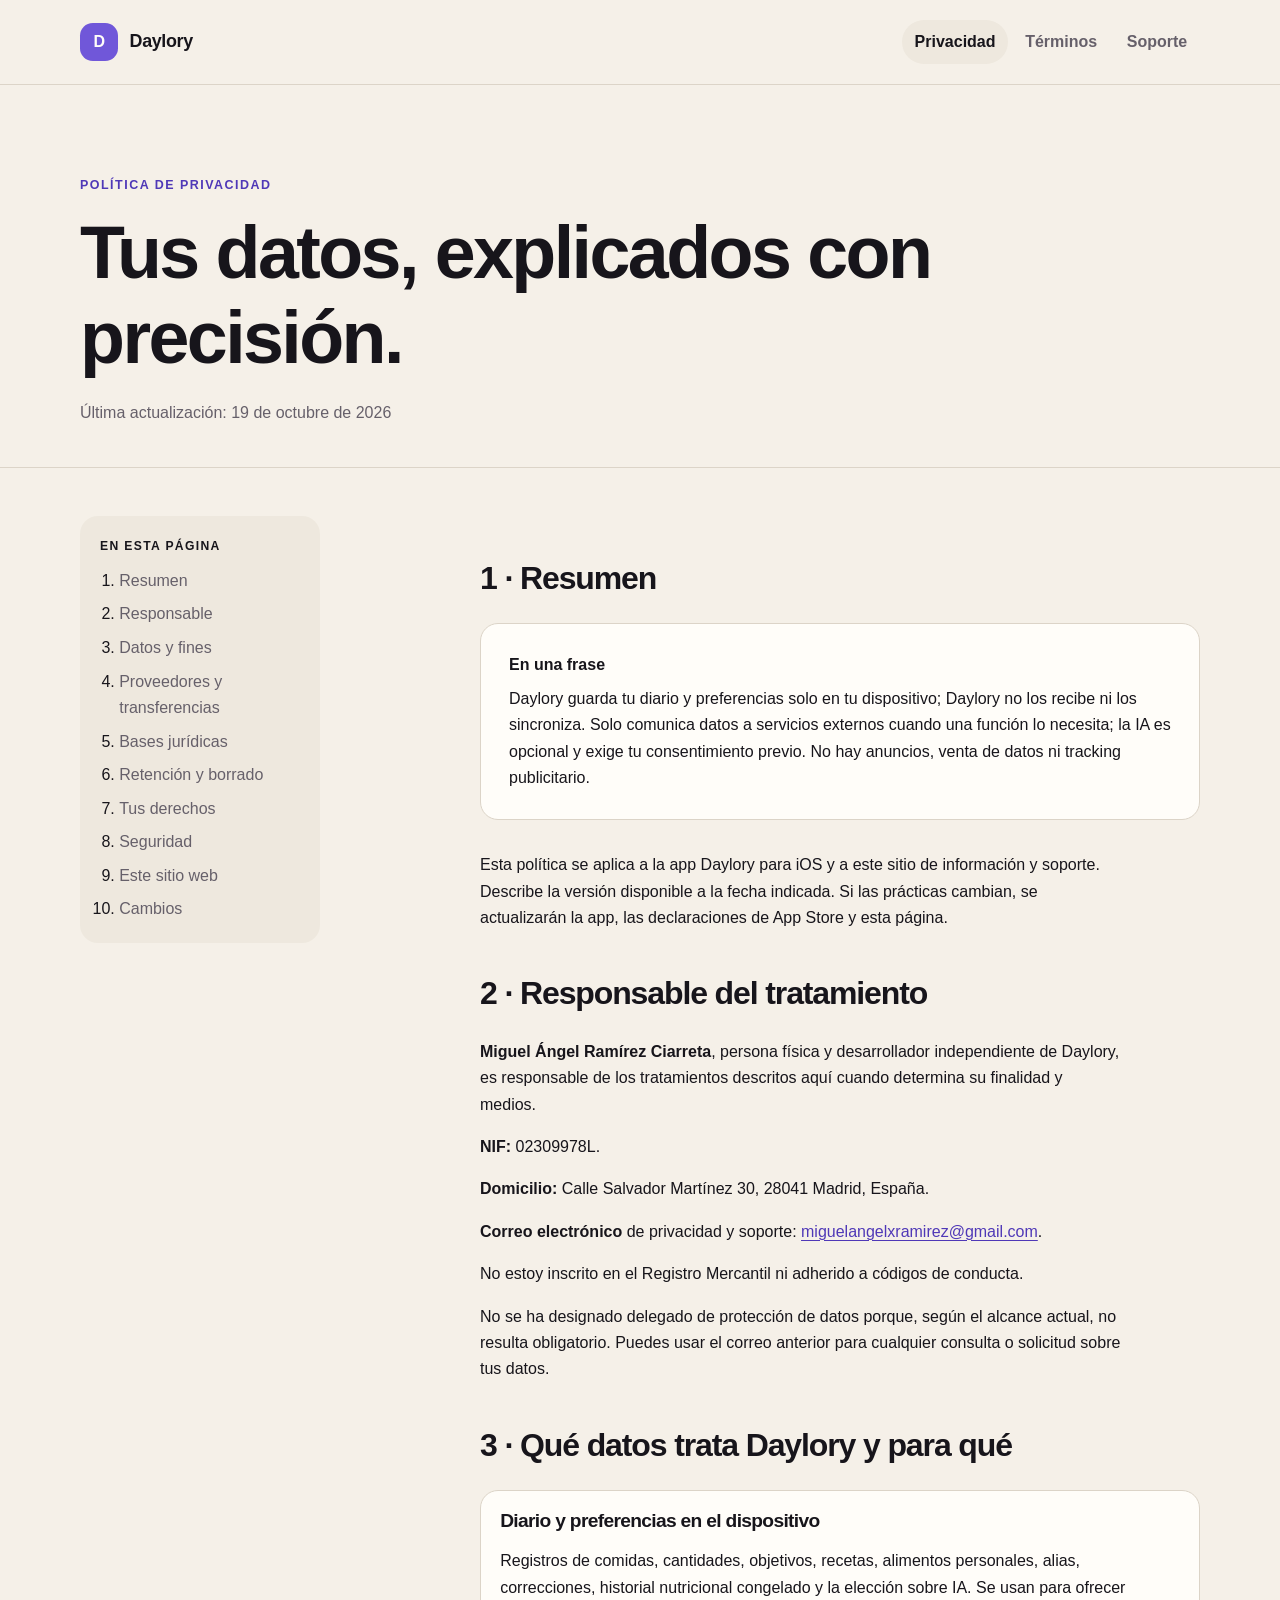
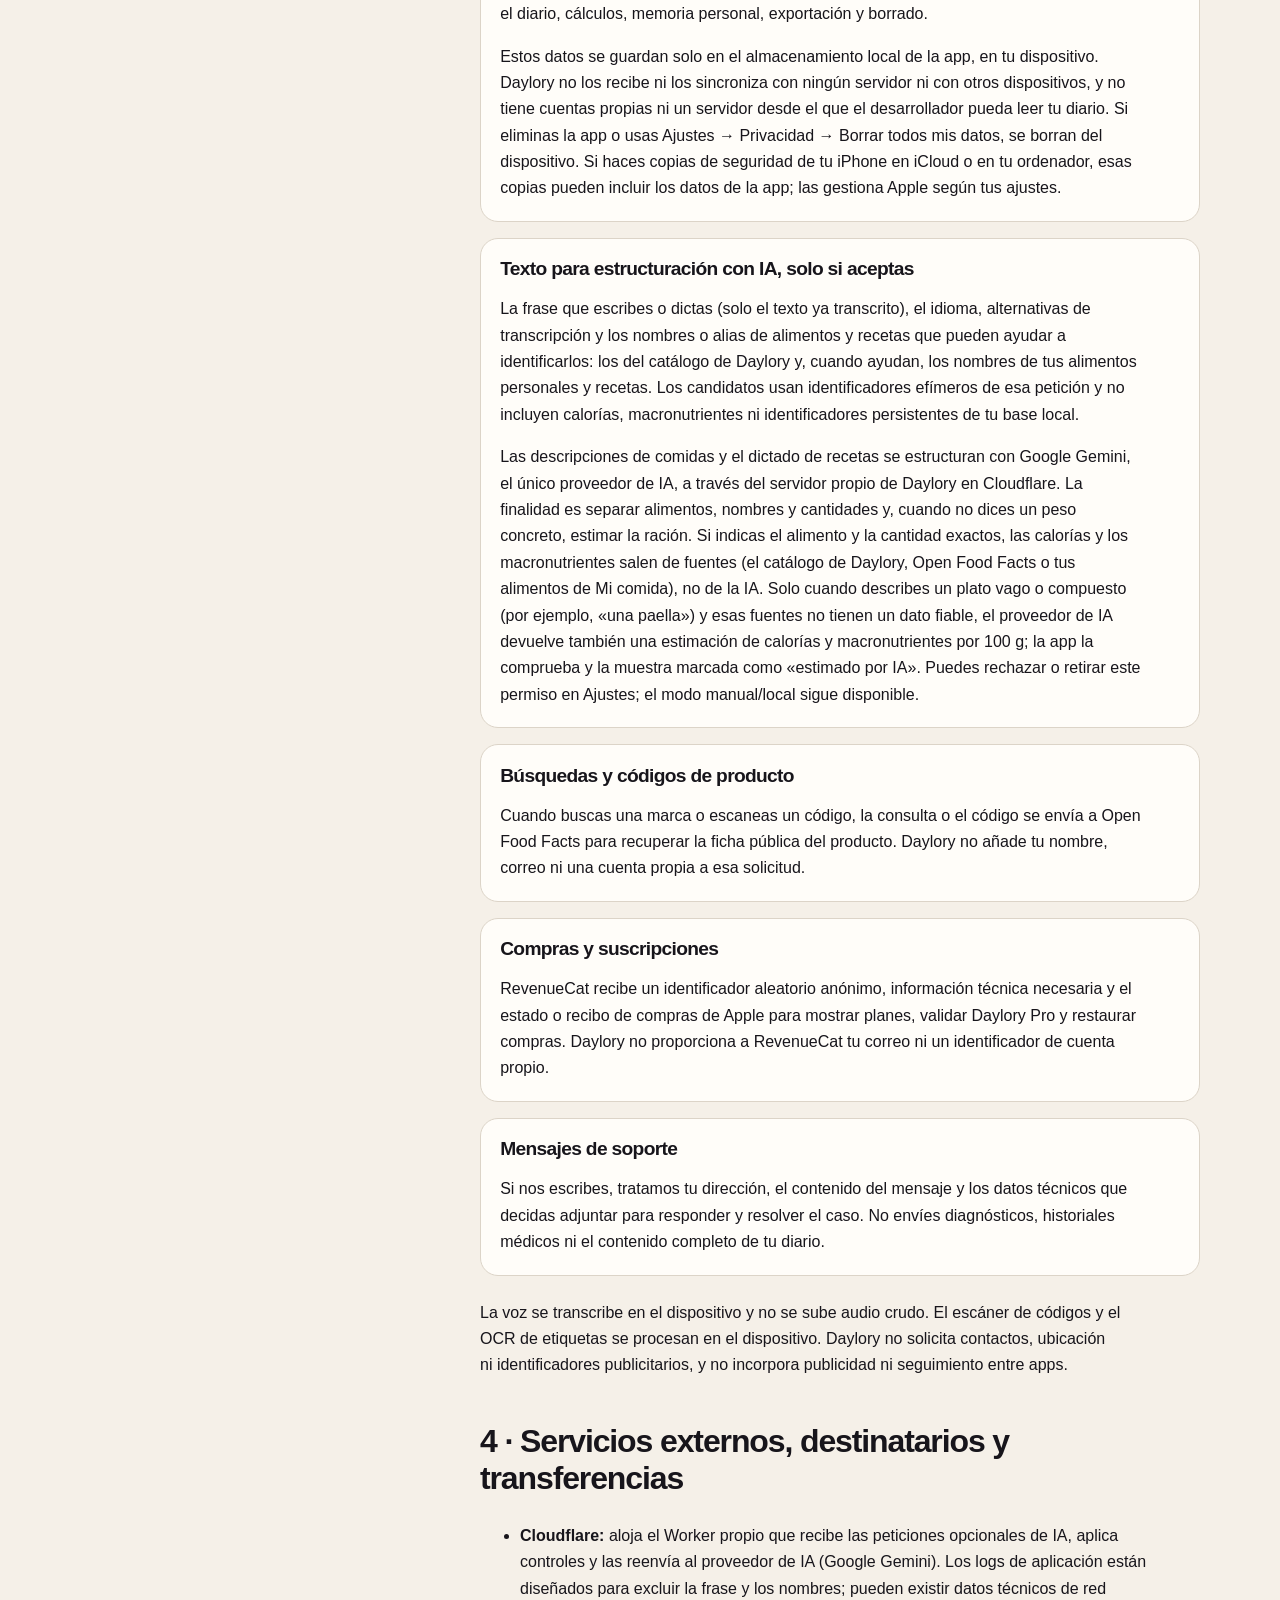
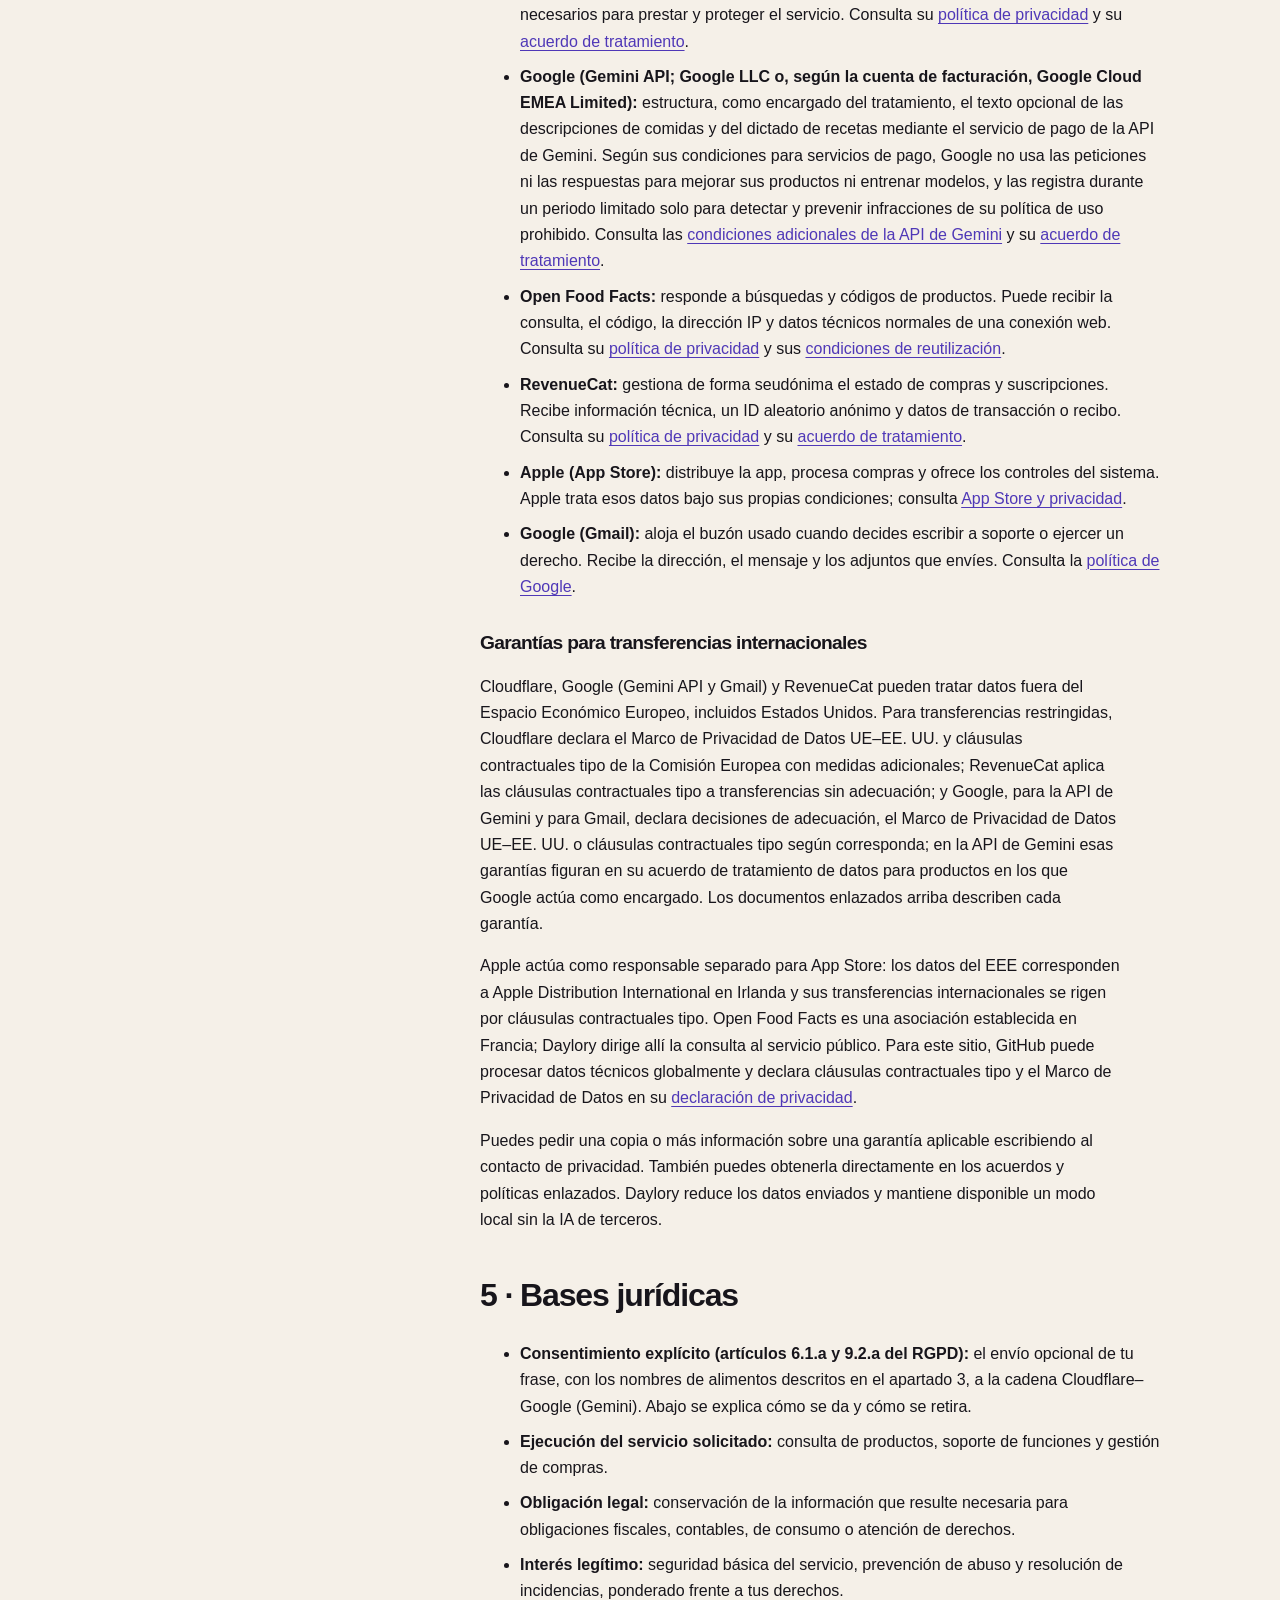
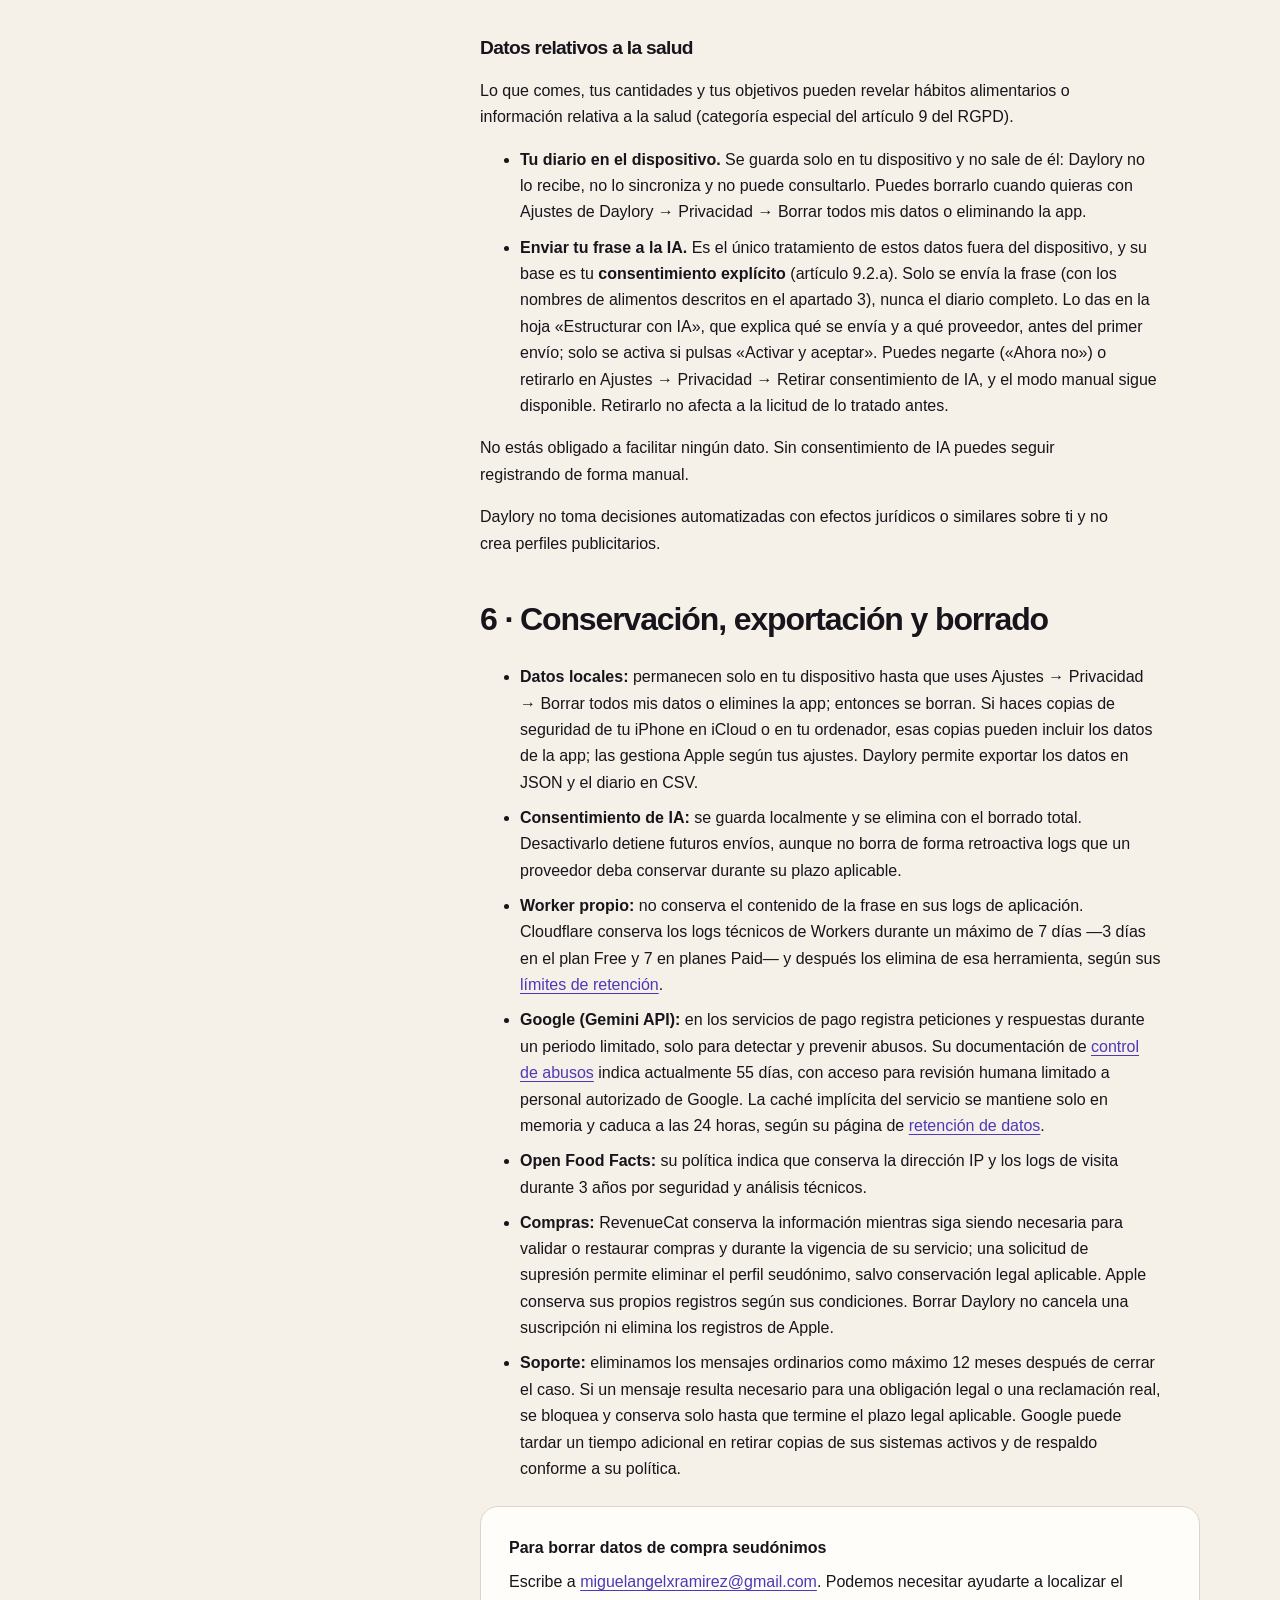
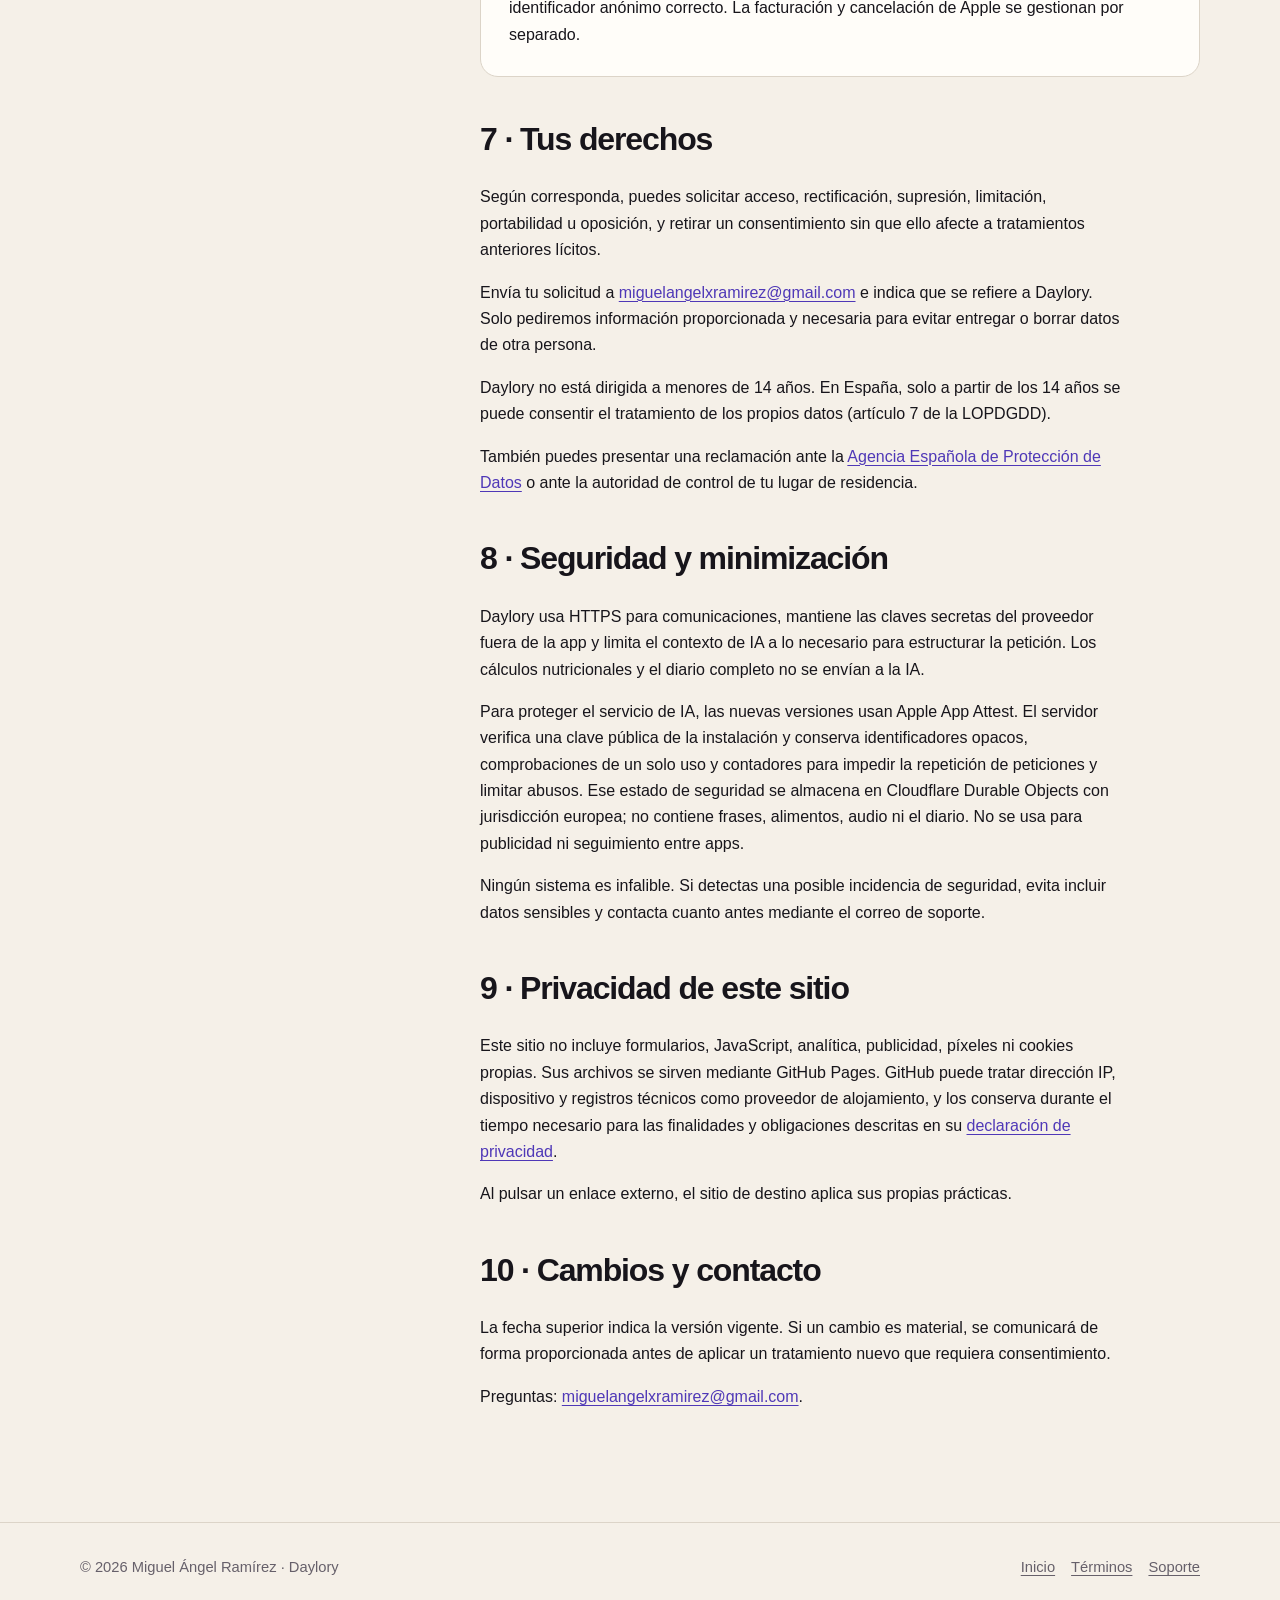
==== privacidad/index.html @ 9744da6f "Quita OpenAI: producción solo usa Google Gemini vía el Worker Privacidad, términos y soporte: OpenAI" ====
<!doctype html>
<html lang="es">
<head>
  <meta charset="utf-8">
  <meta name="viewport" content="width=device-width, initial-scale=1">
  <meta name="description" content="Política de privacidad de Daylory: datos locales, IA opcional, proveedores y derechos.">
  <meta name="theme-color" content="#f5f0e8">
  <meta name="robots" content="index, follow">
  <link rel="canonical" href="https://miguelangelxramirez.github.io/daylory-legal/privacidad/">
  <link rel="icon" href="../assets/favicon.svg" type="image/svg+xml">
  <link rel="stylesheet" href="../assets/styles.css">
  <title>Política de privacidad · Daylory</title>
</head>
<body>
  <a class="skip-link" href="#contenido">Saltar al contenido</a>
  <header class="site-header">
    <div class="shell header-inner">
      <a class="brand" href="../" aria-label="Daylory, inicio">
        <span class="brand-mark" aria-hidden="true">D</span>
        <span>Daylory</span>
      </a>
      <nav class="site-nav" aria-label="Navegación principal">
        <ul>
          <li><a href="./" aria-current="page">Privacidad</a></li>
          <li><a href="../terminos/">Términos</a></li>
          <li><a href="../soporte/">Soporte</a></li>
        </ul>
      </nav>
    </div>
  </header>

  <main id="contenido">
    <header class="document-hero">
      <div class="shell">
        <p class="eyebrow">Política de privacidad</p>
        <h1>Tus datos, explicados con precisión.</h1>
        <p class="updated">Última actualización: 19 de octubre de 2026</p>
      </div>
    </header>

    <div class="shell document-layout">
      <nav class="toc" aria-label="Índice de la política">
        <p class="toc-title">En esta página</p>
        <ol>
          <li><a href="#resumen">Resumen</a></li>
          <li><a href="#responsable">Responsable</a></li>
          <li><a href="#datos">Datos y fines</a></li>
          <li><a href="#proveedores">Proveedores y transferencias</a></li>
          <li><a href="#bases">Bases jurídicas</a></li>
          <li><a href="#retencion">Retención y borrado</a></li>
          <li><a href="#derechos">Tus derechos</a></li>
          <li><a href="#seguridad">Seguridad</a></li>
          <li><a href="#web">Este sitio web</a></li>
          <li><a href="#cambios">Cambios</a></li>
        </ol>
      </nav>

      <article class="legal-copy">
        <section id="resumen">
          <h2>1 · Resumen</h2>
          <div class="summary-box">
            <strong>En una frase</strong>
            Daylory guarda tu diario y preferencias solo en tu dispositivo; Daylory no los recibe ni los sincroniza. Solo comunica datos a servicios externos cuando una función lo necesita; la IA es opcional y exige tu consentimiento previo. No hay anuncios, venta de datos ni tracking publicitario.
          </div>
          <p>Esta política se aplica a la app Daylory para iOS y a este sitio de información y soporte. Describe la versión disponible a la fecha indicada. Si las prácticas cambian, se actualizarán la app, las declaraciones de App Store y esta página.</p>
        </section>

        <section id="responsable">
          <h2>2 · Responsable del tratamiento</h2>
          <p><strong>Miguel Ángel Ramírez Ciarreta</strong>, persona física y desarrollador independiente de Daylory, es responsable de los tratamientos descritos aquí cuando determina su finalidad y medios.</p>
          <p><strong>NIF:</strong> 02309978L.</p>
          <p><strong>Domicilio:</strong> Calle Salvador Martínez 30, 28041 Madrid, España.</p>
          <p><strong>Correo electrónico</strong> de privacidad y soporte: <a href="mailto:miguelangelxramirez@gmail.com">miguelangelxramirez@gmail.com</a>.</p>
          <p>No estoy inscrito en el Registro Mercantil ni adherido a códigos de conducta.</p>
          <p>No se ha designado delegado de protección de datos porque, según el alcance actual, no resulta obligatorio. Puedes usar el correo anterior para cualquier consulta o solicitud sobre tus datos.</p>
        </section>

        <section id="datos">
          <h2>3 · Qué datos trata Daylory y para qué</h2>
          <div class="data-list">
            <div class="data-item">
              <h3>Diario y preferencias en el dispositivo</h3>
              <p>Registros de comidas, cantidades, objetivos, recetas, alimentos personales, alias, correcciones, historial nutricional congelado y la elección sobre IA. Se usan para ofrecer el diario, cálculos, memoria personal, exportación y borrado.</p>
              <p>Estos datos se guardan solo en el almacenamiento local de la app, en tu dispositivo. Daylory no los recibe ni los sincroniza con ningún servidor ni con otros dispositivos, y no tiene cuentas propias ni un servidor desde el que el desarrollador pueda leer tu diario. Si eliminas la app o usas Ajustes → Privacidad → Borrar todos mis datos, se borran del dispositivo. Si haces copias de seguridad de tu iPhone en iCloud o en tu ordenador, esas copias pueden incluir los datos de la app; las gestiona Apple según tus ajustes.</p>
            </div>
            <div class="data-item">
              <h3>Texto para estructuración con IA, solo si aceptas</h3>
              <p>La frase que escribes o dictas (solo el texto ya transcrito), el idioma, alternativas de transcripción y los nombres o alias de alimentos y recetas que pueden ayudar a identificarlos: los del catálogo de Daylory y, cuando ayudan, los nombres de tus alimentos personales y recetas. Los candidatos usan identificadores efímeros de esa petición y no incluyen calorías, macronutrientes ni identificadores persistentes de tu base local.</p>
              <p>Las descripciones de comidas y el dictado de recetas se estructuran con Google Gemini, el único proveedor de IA, a través del servidor propio de Daylory en Cloudflare. La finalidad es separar alimentos, nombres y cantidades y, cuando no dices un peso concreto, estimar la ración. Si indicas el alimento y la cantidad exactos, las calorías y los macronutrientes salen de fuentes (el catálogo de Daylory, Open Food Facts o tus alimentos de Mi comida), no de la IA. Solo cuando describes un plato vago o compuesto (por ejemplo, «una paella») y esas fuentes no tienen un dato fiable, el proveedor de IA devuelve también una estimación de calorías y macronutrientes por 100 g; la app la comprueba y la muestra marcada como «estimado por IA». Puedes rechazar o retirar este permiso en Ajustes; el modo manual/local sigue disponible.</p>
            </div>
            <div class="data-item">
              <h3>Búsquedas y códigos de producto</h3>
              <p>Cuando buscas una marca o escaneas un código, la consulta o el código se envía a Open Food Facts para recuperar la ficha pública del producto. Daylory no añade tu nombre, correo ni una cuenta propia a esa solicitud.</p>
            </div>
            <div class="data-item">
              <h3>Compras y suscripciones</h3>
              <p>RevenueCat recibe un identificador aleatorio anónimo, información técnica necesaria y el estado o recibo de compras de Apple para mostrar planes, validar Daylory Pro y restaurar compras. Daylory no proporciona a RevenueCat tu correo ni un identificador de cuenta propio.</p>
            </div>
            <div class="data-item">
              <h3>Mensajes de soporte</h3>
              <p>Si nos escribes, tratamos tu dirección, el contenido del mensaje y los datos técnicos que decidas adjuntar para responder y resolver el caso. No envíes diagnósticos, historiales médicos ni el contenido completo de tu diario.</p>
            </div>
          </div>
          <p>La voz se transcribe en el dispositivo y no se sube audio crudo. El escáner de códigos y el OCR de etiquetas se procesan en el dispositivo. Daylory no solicita contactos, ubicación ni identificadores publicitarios, y no incorpora publicidad ni seguimiento entre apps.</p>
        </section>

        <section id="proveedores">
          <h2>4 · Servicios externos, destinatarios y transferencias</h2>
          <ul>
            <li><strong>Cloudflare:</strong> aloja el Worker propio que recibe las peticiones opcionales de IA, aplica controles y las reenvía al proveedor de IA (Google Gemini). Los logs de aplicación están diseñados para excluir la frase y los nombres; pueden existir datos técnicos de red necesarios para prestar y proteger el servicio. Consulta su <a href="https://www.cloudflare.com/privacypolicy/" rel="noreferrer">política de privacidad</a> y su <a href="https://www.cloudflare.com/en-gb/cloudflare-customer-dpa/" rel="noreferrer">acuerdo de tratamiento</a>.</li>
            <li><strong>Google (Gemini API; Google LLC o, según la cuenta de facturación, Google Cloud EMEA Limited):</strong> estructura, como encargado del tratamiento, el texto opcional de las descripciones de comidas y del dictado de recetas mediante el servicio de pago de la API de Gemini. Según sus condiciones para servicios de pago, Google no usa las peticiones ni las respuestas para mejorar sus productos ni entrenar modelos, y las registra durante un periodo limitado solo para detectar y prevenir infracciones de su política de uso prohibido. Consulta las <a href="https://ai.google.dev/gemini-api/terms" rel="noreferrer">condiciones adicionales de la API de Gemini</a> y su <a href="https://business.safety.google/processorterms/" rel="noreferrer">acuerdo de tratamiento</a>.</li>
            <li><strong>Open Food Facts:</strong> responde a búsquedas y códigos de productos. Puede recibir la consulta, el código, la dirección IP y datos técnicos normales de una conexión web. Consulta su <a href="https://world.openfoodfacts.org/privacy" rel="noreferrer">política de privacidad</a> y sus <a href="https://world.openfoodfacts.org/terms-of-use" rel="noreferrer">condiciones de reutilización</a>.</li>
            <li><strong>RevenueCat:</strong> gestiona de forma seudónima el estado de compras y suscripciones. Recibe información técnica, un ID aleatorio anónimo y datos de transacción o recibo. Consulta su <a href="https://www.revenuecat.com/privacy-policy" rel="noreferrer">política de privacidad</a> y su <a href="https://www.revenuecat.com/dpa" rel="noreferrer">acuerdo de tratamiento</a>.</li>
            <li><strong>Apple (App Store):</strong> distribuye la app, procesa compras y ofrece los controles del sistema. Apple trata esos datos bajo sus propias condiciones; consulta <a href="https://www.apple.com/legal/privacy/data/es/app-store/" rel="noreferrer">App Store y privacidad</a>.</li>
            <li><strong>Google (Gmail):</strong> aloja el buzón usado cuando decides escribir a soporte o ejercer un derecho. Recibe la dirección, el mensaje y los adjuntos que envíes. Consulta la <a href="https://policies.google.com/privacy" rel="noreferrer">política de Google</a>.</li>
          </ul>
          <h3>Garantías para transferencias internacionales</h3>
          <p>Cloudflare, Google (Gemini API y Gmail) y RevenueCat pueden tratar datos fuera del Espacio Económico Europeo, incluidos Estados Unidos. Para transferencias restringidas, Cloudflare declara el Marco de Privacidad de Datos UE–EE. UU. y cláusulas contractuales tipo de la Comisión Europea con medidas adicionales; RevenueCat aplica las cláusulas contractuales tipo a transferencias sin adecuación; y Google, para la API de Gemini y para Gmail, declara decisiones de adecuación, el Marco de Privacidad de Datos UE–EE. UU. o cláusulas contractuales tipo según corresponda; en la API de Gemini esas garantías figuran en su acuerdo de tratamiento de datos para productos en los que Google actúa como encargado. Los documentos enlazados arriba describen cada garantía.</p>
          <p>Apple actúa como responsable separado para App Store: los datos del EEE corresponden a Apple Distribution International en Irlanda y sus transferencias internacionales se rigen por cláusulas contractuales tipo. Open Food Facts es una asociación establecida en Francia; Daylory dirige allí la consulta al servicio público. Para este sitio, GitHub puede procesar datos técnicos globalmente y declara cláusulas contractuales tipo y el Marco de Privacidad de Datos en su <a href="https://docs.github.com/es/site-policy/privacy-policies/github-general-privacy-statement" rel="noreferrer">declaración de privacidad</a>.</p>
          <p>Puedes pedir una copia o más información sobre una garantía aplicable escribiendo al contacto de privacidad. También puedes obtenerla directamente en los acuerdos y políticas enlazados. Daylory reduce los datos enviados y mantiene disponible un modo local sin la IA de terceros.</p>
        </section>

        <section id="bases">
          <h2>5 · Bases jurídicas</h2>
          <ul>
            <li><strong>Consentimiento explícito (artículos 6.1.a y 9.2.a del RGPD):</strong> el envío opcional de tu frase, con los nombres de alimentos descritos en el apartado 3, a la cadena Cloudflare–Google (Gemini). Abajo se explica cómo se da y cómo se retira.</li>
            <li><strong>Ejecución del servicio solicitado:</strong> consulta de productos, soporte de funciones y gestión de compras.</li>
            <li><strong>Obligación legal:</strong> conservación de la información que resulte necesaria para obligaciones fiscales, contables, de consumo o atención de derechos.</li>
            <li><strong>Interés legítimo:</strong> seguridad básica del servicio, prevención de abuso y resolución de incidencias, ponderado frente a tus derechos.</li>
          </ul>
          <h3>Datos relativos a la salud</h3>
          <p>Lo que comes, tus cantidades y tus objetivos pueden revelar hábitos alimentarios o información relativa a la salud (categoría especial del artículo 9 del RGPD).</p>
          <ul>
            <li><strong>Tu diario en el dispositivo.</strong> Se guarda solo en tu dispositivo y no sale de él: Daylory no lo recibe, no lo sincroniza y no puede consultarlo. Puedes borrarlo cuando quieras con Ajustes de Daylory → Privacidad → Borrar todos mis datos o eliminando la app.</li>
            <li><strong>Enviar tu frase a la IA.</strong> Es el único tratamiento de estos datos fuera del dispositivo, y su base es tu <strong>consentimiento explícito</strong> (artículo 9.2.a). Solo se envía la frase (con los nombres de alimentos descritos en el apartado 3), nunca el diario completo. Lo das en la hoja «Estructurar con IA», que explica qué se envía y a qué proveedor, antes del primer envío; solo se activa si pulsas «Activar y aceptar». Puedes negarte («Ahora no») o retirarlo en Ajustes → Privacidad → Retirar consentimiento de IA, y el modo manual sigue disponible. Retirarlo no afecta a la licitud de lo tratado antes.</li>
          </ul>
          <p>No estás obligado a facilitar ningún dato. Sin consentimiento de IA puedes seguir registrando de forma manual.</p>
          <p>Daylory no toma decisiones automatizadas con efectos jurídicos o similares sobre ti y no crea perfiles publicitarios.</p>
        </section>

        <section id="retencion">
          <h2>6 · Conservación, exportación y borrado</h2>
          <ul>
            <li><strong>Datos locales:</strong> permanecen solo en tu dispositivo hasta que uses Ajustes → Privacidad → Borrar todos mis datos o elimines la app; entonces se borran. Si haces copias de seguridad de tu iPhone en iCloud o en tu ordenador, esas copias pueden incluir los datos de la app; las gestiona Apple según tus ajustes. Daylory permite exportar los datos en JSON y el diario en CSV.</li>
            <li><strong>Consentimiento de IA:</strong> se guarda localmente y se elimina con el borrado total. Desactivarlo detiene futuros envíos, aunque no borra de forma retroactiva logs que un proveedor deba conservar durante su plazo aplicable.</li>
            <li><strong>Worker propio:</strong> no conserva el contenido de la frase en sus logs de aplicación. Cloudflare conserva los logs técnicos de Workers durante un máximo de 7 días —3 días en el plan Free y 7 en planes Paid— y después los elimina de esa herramienta, según sus <a href="https://developers.cloudflare.com/workers/observability/logs/workers-logs/" rel="noreferrer">límites de retención</a>.</li>
            <li><strong>Google (Gemini API):</strong> en los servicios de pago registra peticiones y respuestas durante un periodo limitado, solo para detectar y prevenir abusos. Su documentación de <a href="https://ai.google.dev/gemini-api/docs/usage-policies" rel="noreferrer">control de abusos</a> indica actualmente 55 días, con acceso para revisión humana limitado a personal autorizado de Google. La caché implícita del servicio se mantiene solo en memoria y caduca a las 24 horas, según su página de <a href="https://ai.google.dev/gemini-api/docs/zdr" rel="noreferrer">retención de datos</a>.</li>
            <li><strong>Open Food Facts:</strong> su política indica que conserva la dirección IP y los logs de visita durante 3 años por seguridad y análisis técnicos.</li>
            <li><strong>Compras:</strong> RevenueCat conserva la información mientras siga siendo necesaria para validar o restaurar compras y durante la vigencia de su servicio; una solicitud de supresión permite eliminar el perfil seudónimo, salvo conservación legal aplicable. Apple conserva sus propios registros según sus condiciones. Borrar Daylory no cancela una suscripción ni elimina los registros de Apple.</li>
            <li><strong>Soporte:</strong> eliminamos los mensajes ordinarios como máximo 12 meses después de cerrar el caso. Si un mensaje resulta necesario para una obligación legal o una reclamación real, se bloquea y conserva solo hasta que termine el plazo legal aplicable. Google puede tardar un tiempo adicional en retirar copias de sus sistemas activos y de respaldo conforme a su política.</li>
          </ul>
          <div class="notice">
            <strong>Para borrar datos de compra seudónimos</strong>
            Escribe a <a href="mailto:miguelangelxramirez@gmail.com">miguelangelxramirez@gmail.com</a>. Podemos necesitar ayudarte a localizar el identificador anónimo correcto. La facturación y cancelación de Apple se gestionan por separado.
          </div>
        </section>

        <section id="derechos">
          <h2>7 · Tus derechos</h2>
          <p>Según corresponda, puedes solicitar acceso, rectificación, supresión, limitación, portabilidad u oposición, y retirar un consentimiento sin que ello afecte a tratamientos anteriores lícitos.</p>
          <p>Envía tu solicitud a <a href="mailto:miguelangelxramirez@gmail.com">miguelangelxramirez@gmail.com</a> e indica que se refiere a Daylory. Solo pediremos información proporcionada y necesaria para evitar entregar o borrar datos de otra persona.</p>
          <p>Daylory no está dirigida a menores de 14 años. En España, solo a partir de los 14 años se puede consentir el tratamiento de los propios datos (artículo 7 de la LOPDGDD).</p>
          <p>También puedes presentar una reclamación ante la <a href="https://www.aepd.es/derechos-y-deberes/ejerce-tus-derechos" rel="noreferrer">Agencia Española de Protección de Datos</a> o ante la autoridad de control de tu lugar de residencia.</p>
        </section>

        <section id="seguridad">
          <h2>8 · Seguridad y minimización</h2>
          <p>Daylory usa HTTPS para comunicaciones, mantiene las claves secretas del proveedor fuera de la app y limita el contexto de IA a lo necesario para estructurar la petición. Los cálculos nutricionales y el diario completo no se envían a la IA.</p>
          <p>Para proteger el servicio de IA, las nuevas versiones usan Apple App Attest. El servidor verifica una clave pública de la instalación y conserva identificadores opacos, comprobaciones de un solo uso y contadores para impedir la repetición de peticiones y limitar abusos. Ese estado de seguridad se almacena en Cloudflare Durable Objects con jurisdicción europea; no contiene frases, alimentos, audio ni el diario. No se usa para publicidad ni seguimiento entre apps.</p>
          <p>Ningún sistema es infalible. Si detectas una posible incidencia de seguridad, evita incluir datos sensibles y contacta cuanto antes mediante el correo de soporte.</p>
        </section>

        <section id="web">
          <h2>9 · Privacidad de este sitio</h2>
          <p>Este sitio no incluye formularios, JavaScript, analítica, publicidad, píxeles ni cookies propias. Sus archivos se sirven mediante GitHub Pages. GitHub puede tratar dirección IP, dispositivo y registros técnicos como proveedor de alojamiento, y los conserva durante el tiempo necesario para las finalidades y obligaciones descritas en su <a href="https://docs.github.com/es/site-policy/privacy-policies/github-general-privacy-statement" rel="noreferrer">declaración de privacidad</a>.</p>
          <p>Al pulsar un enlace externo, el sitio de destino aplica sus propias prácticas.</p>
        </section>

        <section id="cambios">
          <h2>10 · Cambios y contacto</h2>
          <p>La fecha superior indica la versión vigente. Si un cambio es material, se comunicará de forma proporcionada antes de aplicar un tratamiento nuevo que requiera consentimiento.</p>
          <p>Preguntas: <a href="mailto:miguelangelxramirez@gmail.com">miguelangelxramirez@gmail.com</a>.</p>
        </section>
      </article>
    </div>
  </main>

  <footer class="site-footer">
    <div class="shell site-footer-inner">
      <span>© 2026 Miguel Ángel Ramírez · Daylory</span>
      <div class="footer-links">
        <a href="../">Inicio</a>
        <a href="../terminos/">Términos</a>
        <a href="../soporte/">Soporte</a>
      </div>
    </div>
  </footer>
</body>
</html>
---- assets/styles.css ----
:root {
  color-scheme: light;
  --canvas: #f5f0e8;
  --surface: #fffdf9;
  --surface-muted: #eee8de;
  --ink: #17151b;
  --muted: #66606a;
  --accent: #7057d9;
  --accent-strong: #4f38b7;
  --border: #dcd4c8;
  --shadow: 0 20px 60px rgba(39, 31, 26, 0.08);
  --radius-lg: 28px;
  --radius-md: 18px;
  --content: 70rem;
  --reading: 45rem;
  font-family: -apple-system, BlinkMacSystemFont, "Segoe UI", sans-serif;
  font-synthesis: none;
}

* {
  box-sizing: border-box;
}

html {
  scroll-behavior: smooth;
  background: var(--canvas);
}

body {
  margin: 0;
  color: var(--ink);
  background: var(--canvas);
  font-size: 1rem;
  line-height: 1.65;
  text-rendering: optimizeLegibility;
}

a {
  color: var(--accent-strong);
  text-decoration-thickness: 0.09em;
  text-underline-offset: 0.18em;
}

a:hover {
  color: var(--accent);
}

a:focus-visible,
button:focus-visible {
  outline: 3px solid var(--accent);
  outline-offset: 4px;
  border-radius: 6px;
}

.skip-link {
  position: fixed;
  z-index: 10;
  top: 0.75rem;
  left: 0.75rem;
  padding: 0.75rem 1rem;
  color: var(--surface);
  background: var(--ink);
  border-radius: 999px;
  transform: translateY(-180%);
}

.skip-link:focus {
  transform: translateY(0);
}

.shell {
  width: min(calc(100% - 2rem), var(--content));
  margin-inline: auto;
}

.site-header {
  padding-block: 1.25rem;
  border-bottom: 1px solid var(--border);
}

.header-inner,
.site-footer-inner {
  display: flex;
  align-items: center;
  justify-content: space-between;
  gap: 1.5rem;
}

.brand {
  display: inline-flex;
  min-height: 44px;
  align-items: center;
  gap: 0.7rem;
  color: var(--ink);
  font-size: 1.12rem;
  font-weight: 760;
  text-decoration: none;
  letter-spacing: -0.02em;
}

.brand-mark {
  display: grid;
  width: 2.4rem;
  height: 2.4rem;
  place-items: center;
  color: var(--surface);
  background: var(--accent);
  border-radius: 0.8rem;
  font-size: 1rem;
  font-weight: 800;
}

.site-nav ul {
  display: flex;
  flex-wrap: wrap;
  gap: 0.25rem;
  margin: 0;
  padding: 0;
  list-style: none;
}

.site-nav a {
  display: inline-flex;
  min-height: 44px;
  align-items: center;
  padding: 0.55rem 0.8rem;
  color: var(--muted);
  border-radius: 999px;
  font-weight: 650;
  text-decoration: none;
}

.site-nav a:hover,
.site-nav a[aria-current="page"] {
  color: var(--ink);
  background: var(--surface-muted);
}

main {
  min-height: 65vh;
}

.hero {
  padding-block: clamp(4rem, 9vw, 7.5rem) clamp(3.5rem, 7vw, 6rem);
}

.eyebrow {
  margin: 0 0 1rem;
  color: var(--accent-strong);
  font-size: 0.78rem;
  font-weight: 800;
  letter-spacing: 0.12em;
  text-transform: uppercase;
}

h1,
h2,
h3 {
  line-height: 1.15;
  letter-spacing: -0.035em;
}

h1 {
  max-width: 18ch;
  margin: 0;
  font-size: clamp(2.6rem, 7vw, 5.6rem);
}

h2 {
  margin-top: 2.75rem;
  font-size: clamp(1.55rem, 3vw, 2rem);
}

h3 {
  margin-top: 2rem;
  font-size: 1.2rem;
}

.hero-copy {
  max-width: 42rem;
  margin: 1.6rem 0 0;
  color: var(--muted);
  font-size: clamp(1.08rem, 2vw, 1.3rem);
}

.principle {
  display: inline-flex;
  margin-top: 2rem;
  padding: 0.7rem 1rem;
  color: var(--ink);
  background: var(--surface-muted);
  border-radius: 999px;
  font-weight: 680;
}

.card-grid {
  display: grid;
  grid-template-columns: repeat(3, minmax(0, 1fr));
  gap: 1rem;
  padding-bottom: clamp(4rem, 8vw, 7rem);
}

.portal-card {
  display: flex;
  min-height: 17rem;
  flex-direction: column;
  padding: clamp(1.4rem, 3vw, 2rem);
  color: var(--ink);
  background: var(--surface);
  border: 1px solid var(--border);
  border-radius: var(--radius-lg);
  box-shadow: var(--shadow);
  text-decoration: none;
}

.portal-card:hover {
  color: var(--ink);
  border-color: var(--accent);
}

.card-number {
  color: var(--accent-strong);
  font-size: 0.78rem;
  font-weight: 800;
  letter-spacing: 0.12em;
}

.portal-card h2 {
  margin: auto 0 0.7rem;
}

.portal-card p {
  margin: 0;
  color: var(--muted);
}

.card-action {
  margin-top: 1.25rem;
  color: var(--accent-strong);
  font-weight: 750;
}

.document-hero {
  padding-block: clamp(3.5rem, 7vw, 6rem) 2.5rem;
  border-bottom: 1px solid var(--border);
}

.document-hero h1 {
  max-width: 22ch;
  font-size: clamp(2.45rem, 6vw, 4.6rem);
}

.updated {
  margin: 1.25rem 0 0;
  color: var(--muted);
}

.document-layout {
  display: grid;
  grid-template-columns: minmax(12rem, 15rem) minmax(0, var(--reading));
  justify-content: space-between;
  gap: clamp(2rem, 7vw, 6rem);
  padding-block: 3rem 6rem;
}

.toc {
  align-self: start;
  position: sticky;
  top: 1.5rem;
  padding: 1.25rem;
  background: var(--surface-muted);
  border-radius: var(--radius-md);
}

.toc-title {
  margin: 0 0 0.75rem;
  font-size: 0.76rem;
  font-weight: 800;
  letter-spacing: 0.11em;
  text-transform: uppercase;
}

.toc ol {
  display: grid;
  gap: 0.45rem;
  margin: 0;
  padding-left: 1.2rem;
}

.toc a {
  color: var(--muted);
  text-decoration: none;
}

.toc a:hover {
  color: var(--accent-strong);
  text-decoration: underline;
}

.legal-copy > :first-child {
  margin-top: 0;
}

.legal-copy p,
.legal-copy li {
  max-width: 72ch;
}

.legal-copy section {
  scroll-margin-top: 1.5rem;
}

.legal-copy li + li {
  margin-top: 0.55rem;
}

.summary-box,
.notice,
.contact-card {
  margin: 1.5rem 0 2rem;
  padding: clamp(1.25rem, 3vw, 1.75rem);
  background: var(--surface);
  border: 1px solid var(--border);
  border-radius: var(--radius-md);
}

.summary-box strong,
.notice strong {
  display: block;
  margin-bottom: 0.45rem;
}

.data-list {
  display: grid;
  gap: 1rem;
  margin: 1.5rem 0;
}

.data-item {
  padding: 1.2rem;
  background: var(--surface);
  border: 1px solid var(--border);
  border-radius: var(--radius-md);
}

.data-item h3 {
  margin: 0 0 0.45rem;
}

.data-item p:last-child {
  margin-bottom: 0;
}

.support-grid {
  display: grid;
  grid-template-columns: repeat(2, minmax(0, 1fr));
  gap: 1rem;
  margin-block: 1.5rem 2.5rem;
}

.support-card {
  padding: 1.4rem;
  background: var(--surface);
  border: 1px solid var(--border);
  border-radius: var(--radius-md);
}

.support-card h2,
.support-card h3 {
  margin-top: 0;
}

.button-link {
  display: inline-flex;
  min-height: 44px;
  align-items: center;
  justify-content: center;
  padding: 0.7rem 1rem;
  color: var(--surface);
  background: var(--ink);
  border-radius: 999px;
  font-weight: 750;
  text-decoration: none;
}

.button-link:hover {
  color: var(--surface);
  background: var(--accent-strong);
}

.site-footer {
  padding-block: 2rem;
  border-top: 1px solid var(--border);
  color: var(--muted);
  font-size: 0.92rem;
}

.footer-links {
  display: flex;
  flex-wrap: wrap;
  gap: 1rem;
}

.footer-links a {
  color: var(--muted);
}

.error-page {
  display: grid;
  min-height: 68vh;
  place-items: center;
  padding-block: 4rem;
  text-align: center;
}

.error-page h1 {
  max-width: none;
}

@media (max-width: 780px) {
  .header-inner,
  .site-footer-inner {
    align-items: flex-start;
    flex-direction: column;
  }

  .card-grid,
  .support-grid {
    grid-template-columns: 1fr;
  }

  .portal-card {
    min-height: 14rem;
  }

  .document-layout {
    grid-template-columns: 1fr;
    gap: 2rem;
  }

  .toc {
    position: static;
  }
}

@media (max-width: 430px) {
  .shell {
    width: min(calc(100% - 1.25rem), var(--content));
  }

  .site-header {
    padding-block: 0.9rem;
  }

  .site-nav a {
    padding-inline: 0.55rem;
    font-size: 0.92rem;
  }

  .principle {
    align-items: flex-start;
    border-radius: 1rem;
  }
}

@media (prefers-reduced-motion: reduce) {
  html {
    scroll-behavior: auto;
  }

  *,
  *::before,
  *::after {
    animation-duration: 0.01ms !important;
    animation-iteration-count: 1 !important;
    transition-duration: 0.01ms !important;
  }
}

@media print {
  .site-header,
  .site-footer,
  .toc,
  .skip-link {
    display: none;
  }

  body {
    background: white;
    color: black;
    font-size: 11pt;
  }

  .document-layout {
    display: block;
    padding: 0;
  }

  a {
    color: black;
  }
}
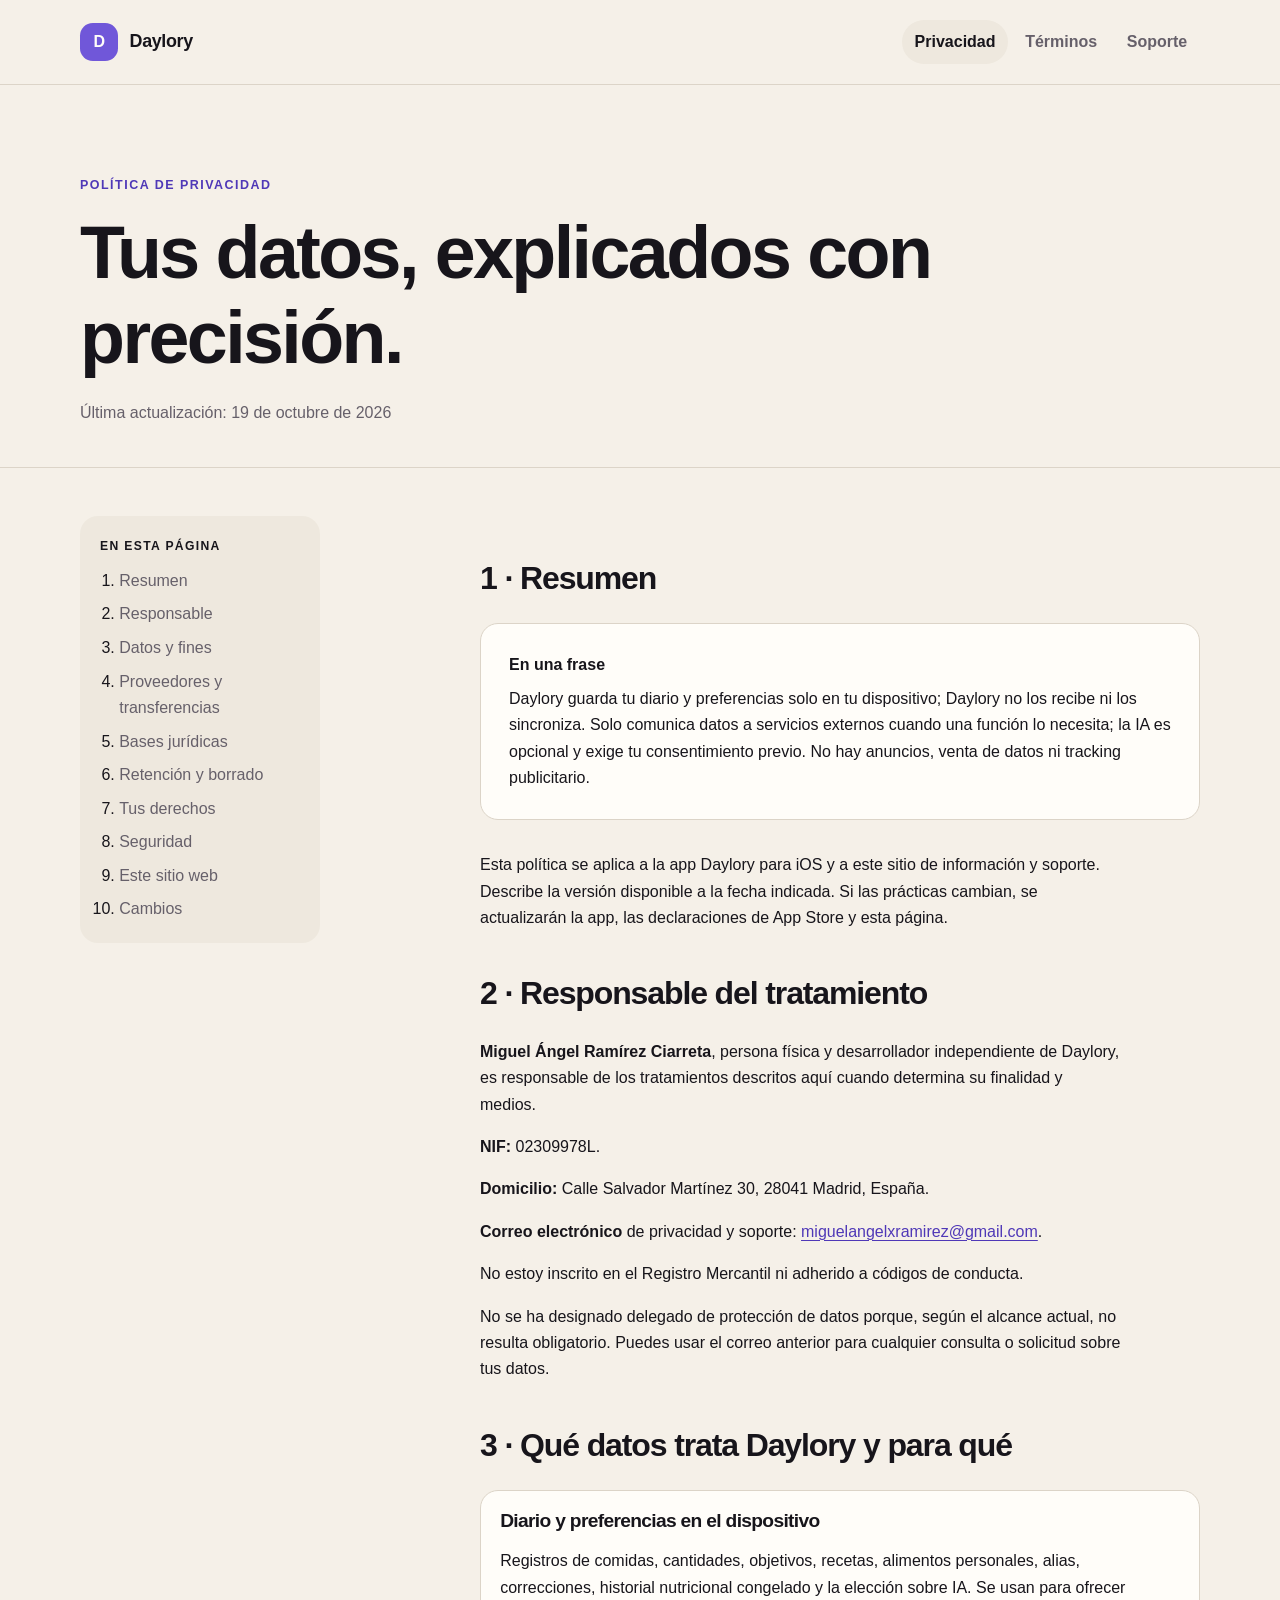
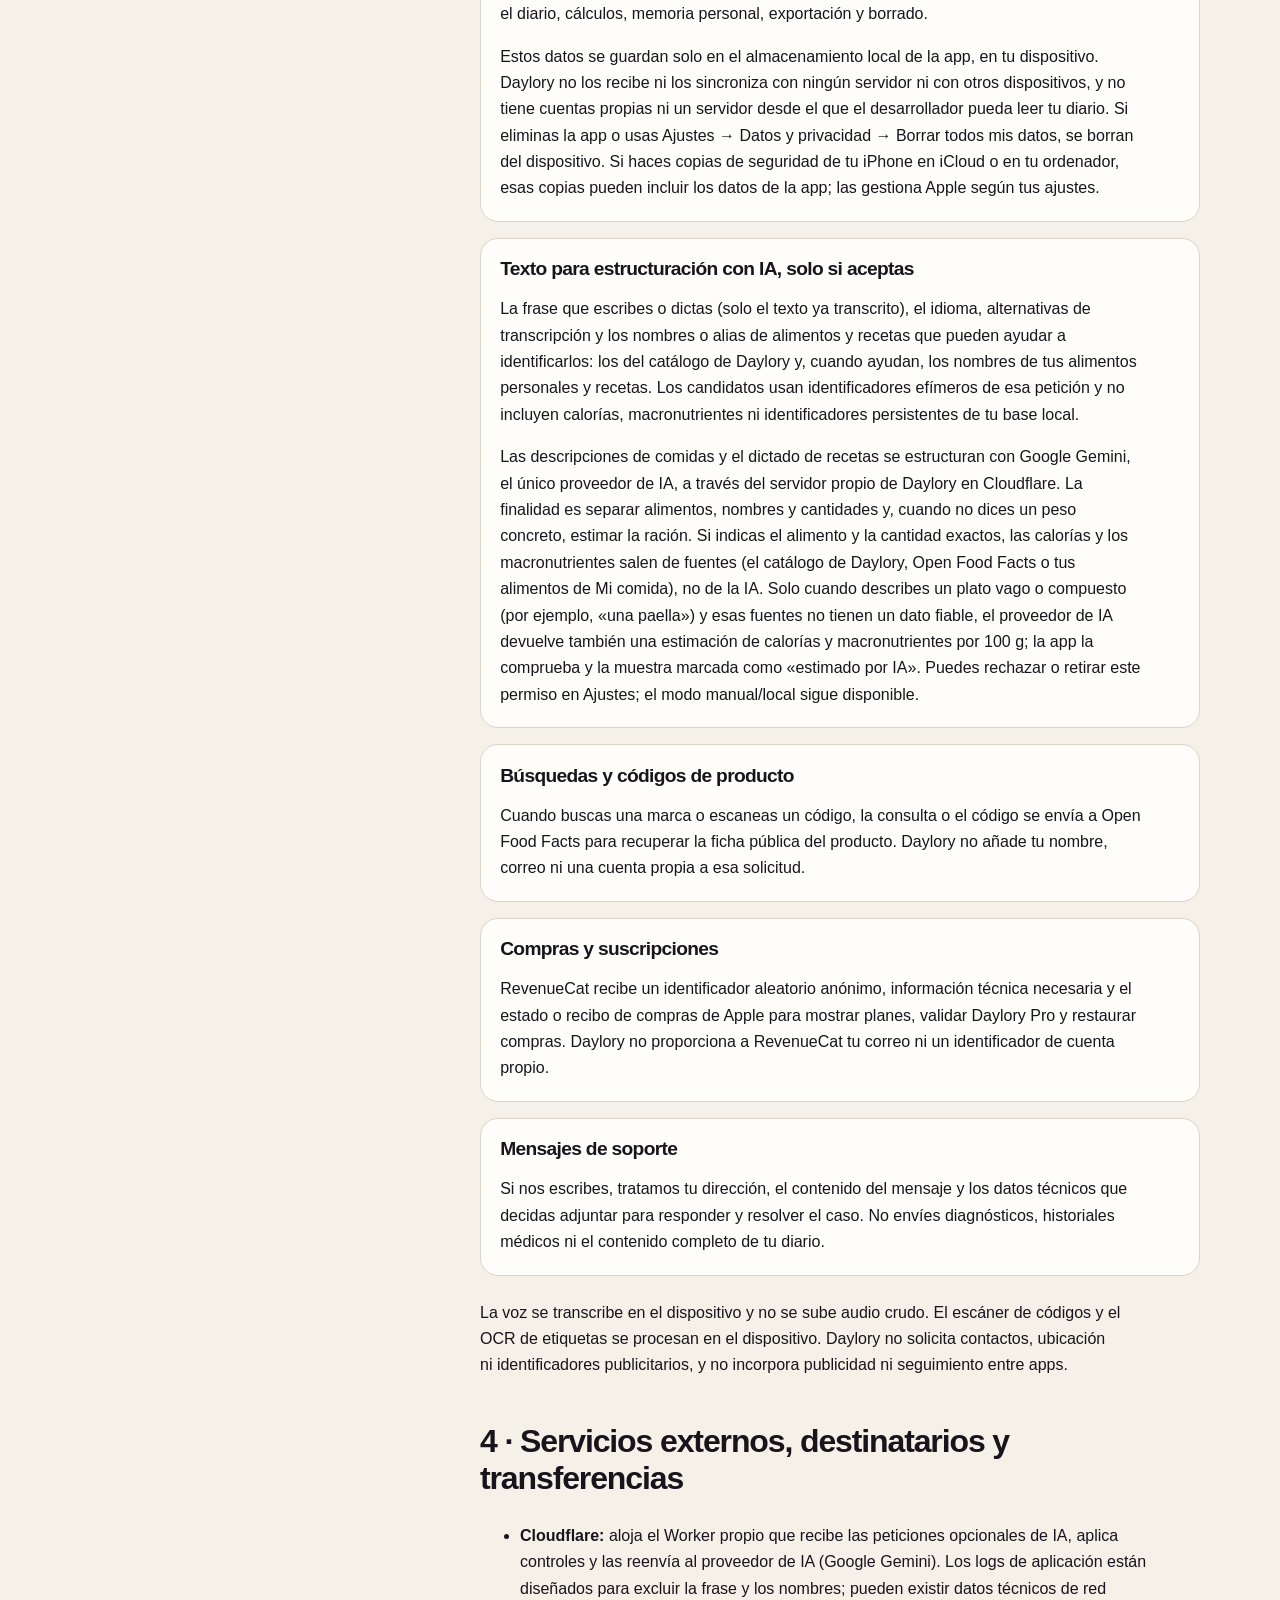
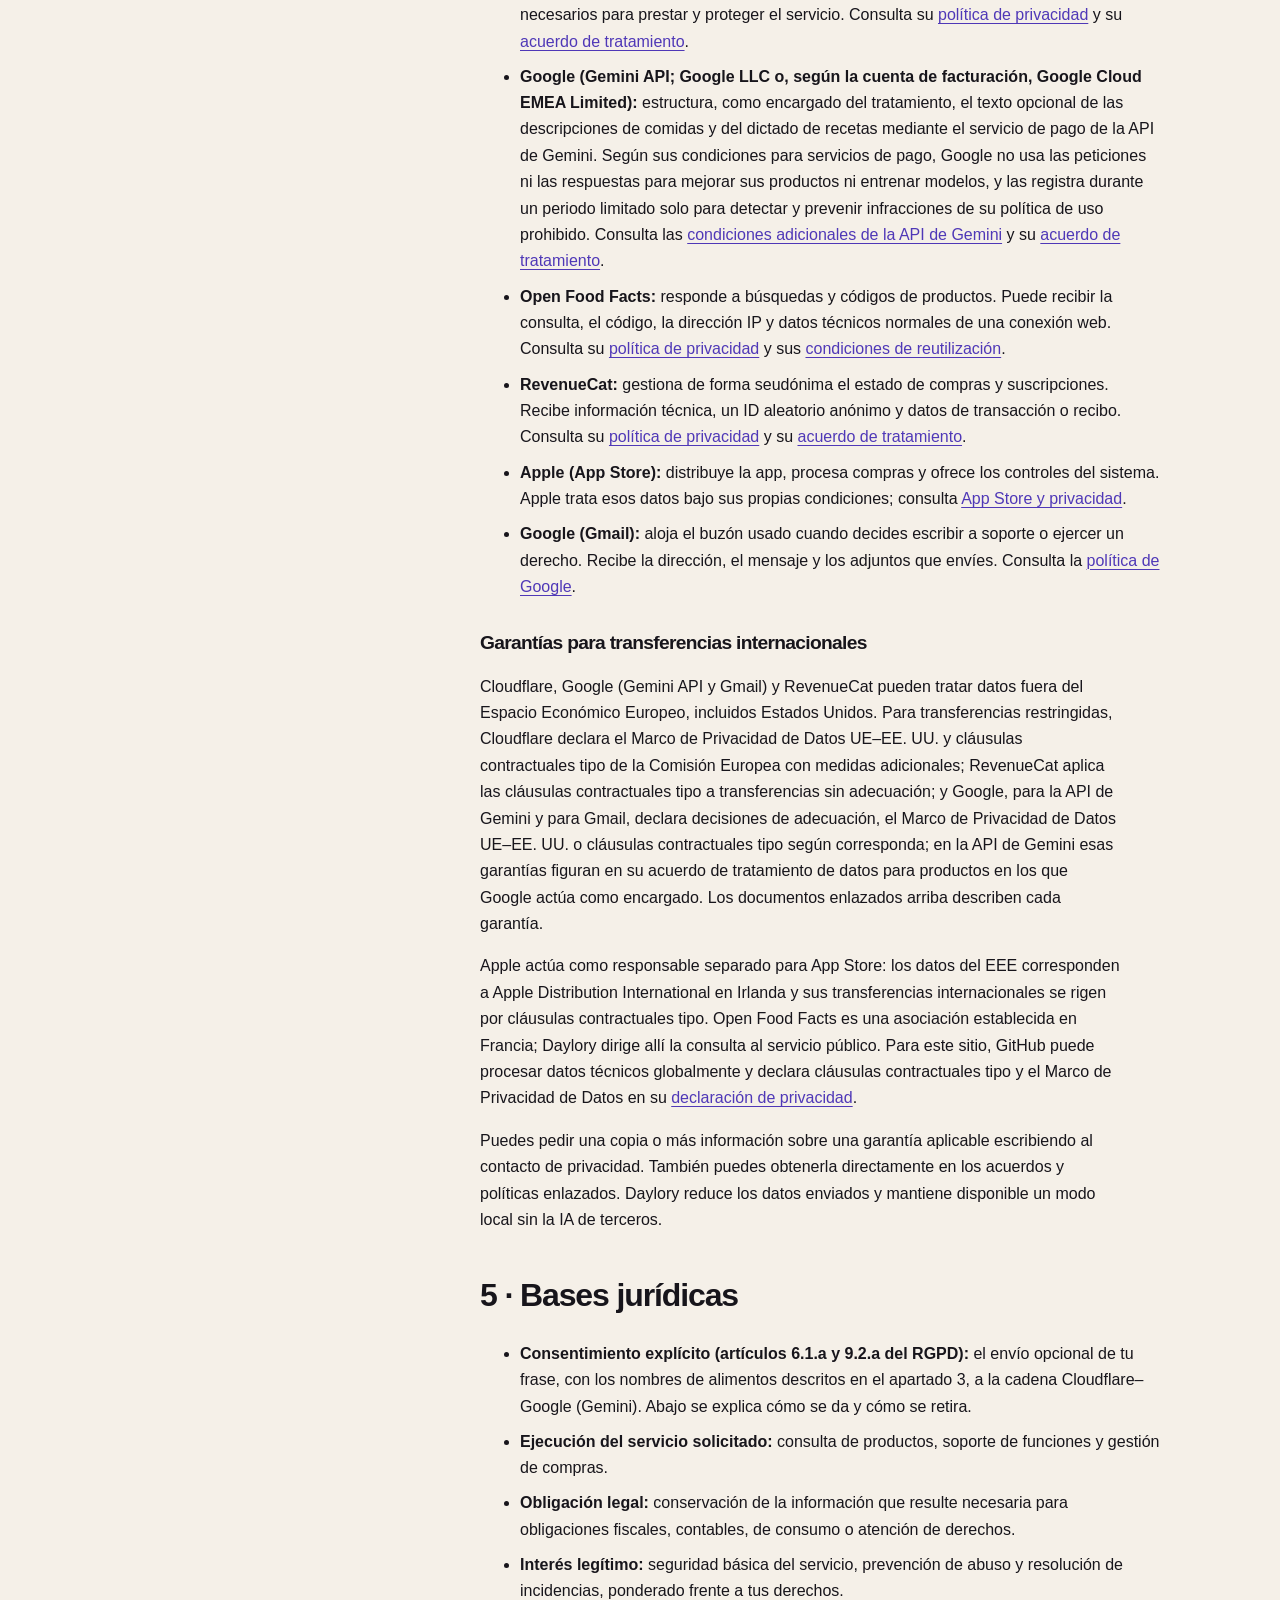
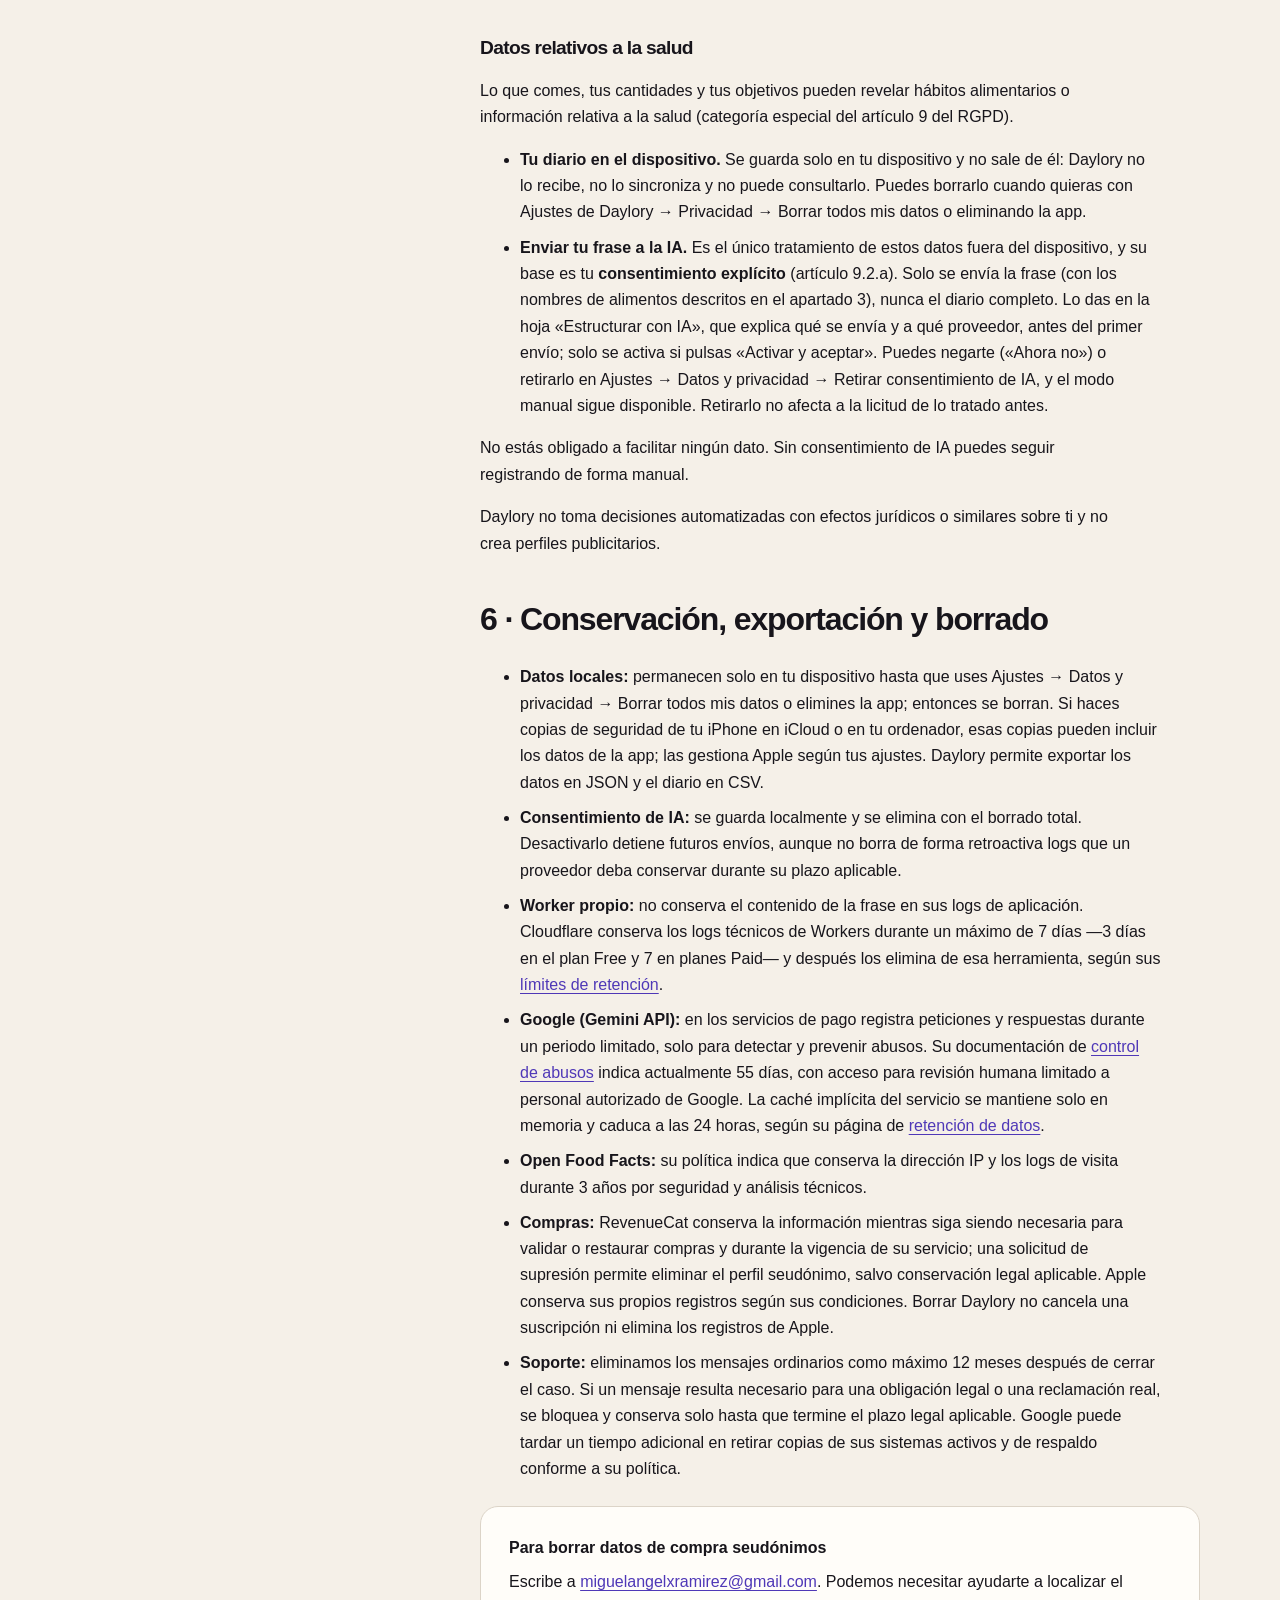
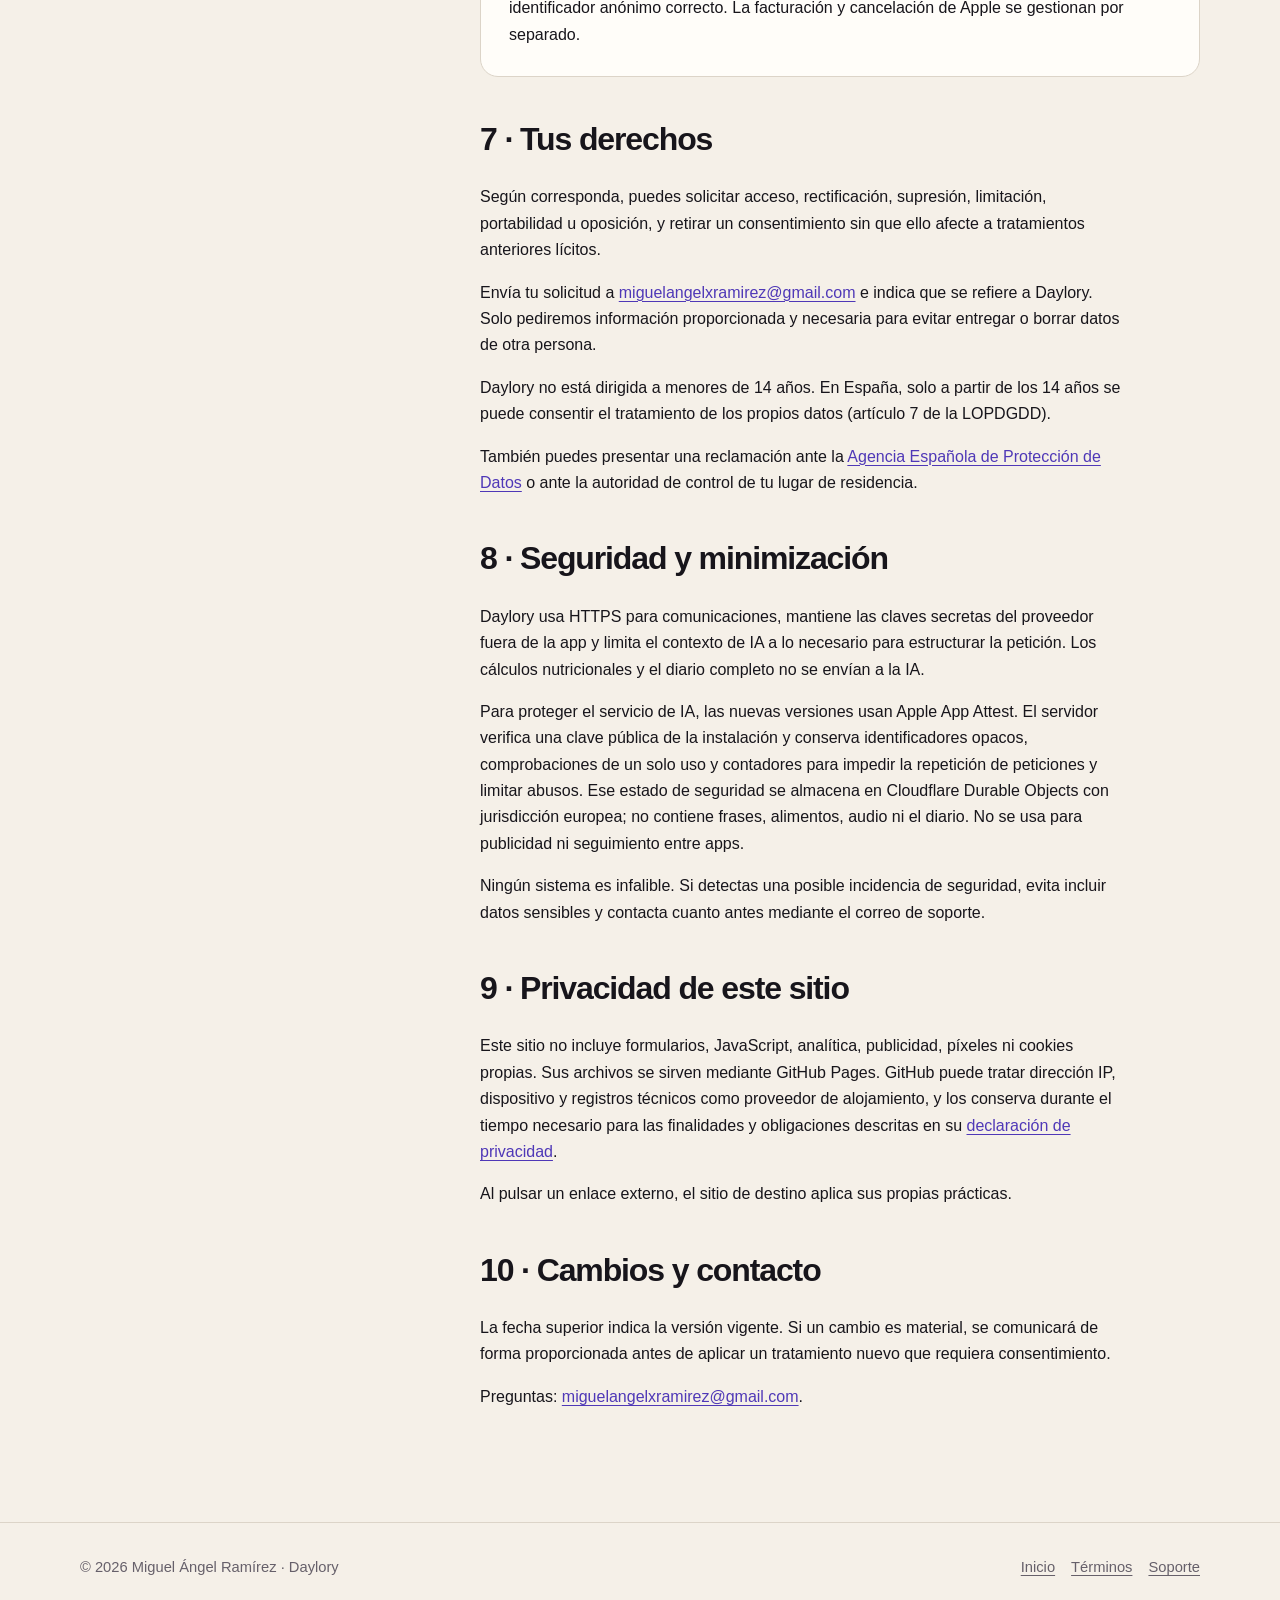
==== commit 3e858be1: "Web: la ruta es Ajustes → Datos y privacidad, como en la app Co-Authored-By: Claude Opus 5.5 <norepl" ====
--- a/privacidad/index.html
+++ b/privacidad/index.html
@@ -81,7 +81,7 @@
             <div class="data-item">
               <h3>Diario y preferencias en el dispositivo</h3>
               <p>Registros de comidas, cantidades, objetivos, recetas, alimentos personales, alias, correcciones, historial nutricional congelado y la elección sobre IA. Se usan para ofrecer el diario, cálculos, memoria personal, exportación y borrado.</p>
-              <p>Estos datos se guardan solo en el almacenamiento local de la app, en tu dispositivo. Daylory no los recibe ni los sincroniza con ningún servidor ni con otros dispositivos, y no tiene cuentas propias ni un servidor desde el que el desarrollador pueda leer tu diario. Si eliminas la app o usas Ajustes → Privacidad → Borrar todos mis datos, se borran del dispositivo. Si haces copias de seguridad de tu iPhone en iCloud o en tu ordenador, esas copias pueden incluir los datos de la app; las gestiona Apple según tus ajustes.</p>
+              <p>Estos datos se guardan solo en el almacenamiento local de la app, en tu dispositivo. Daylory no los recibe ni los sincroniza con ningún servidor ni con otros dispositivos, y no tiene cuentas propias ni un servidor desde el que el desarrollador pueda leer tu diario. Si eliminas la app o usas Ajustes → Datos y privacidad → Borrar todos mis datos, se borran del dispositivo. Si haces copias de seguridad de tu iPhone en iCloud o en tu ordenador, esas copias pueden incluir los datos de la app; las gestiona Apple según tus ajustes.</p>
             </div>
             <div class="data-item">
               <h3>Texto para estructuración con IA, solo si aceptas</h3>
@@ -132,7 +132,7 @@
           <p>Lo que comes, tus cantidades y tus objetivos pueden revelar hábitos alimentarios o información relativa a la salud (categoría especial del artículo 9 del RGPD).</p>
           <ul>
             <li><strong>Tu diario en el dispositivo.</strong> Se guarda solo en tu dispositivo y no sale de él: Daylory no lo recibe, no lo sincroniza y no puede consultarlo. Puedes borrarlo cuando quieras con Ajustes de Daylory → Privacidad → Borrar todos mis datos o eliminando la app.</li>
-            <li><strong>Enviar tu frase a la IA.</strong> Es el único tratamiento de estos datos fuera del dispositivo, y su base es tu <strong>consentimiento explícito</strong> (artículo 9.2.a). Solo se envía la frase (con los nombres de alimentos descritos en el apartado 3), nunca el diario completo. Lo das en la hoja «Estructurar con IA», que explica qué se envía y a qué proveedor, antes del primer envío; solo se activa si pulsas «Activar y aceptar». Puedes negarte («Ahora no») o retirarlo en Ajustes → Privacidad → Retirar consentimiento de IA, y el modo manual sigue disponible. Retirarlo no afecta a la licitud de lo tratado antes.</li>
+            <li><strong>Enviar tu frase a la IA.</strong> Es el único tratamiento de estos datos fuera del dispositivo, y su base es tu <strong>consentimiento explícito</strong> (artículo 9.2.a). Solo se envía la frase (con los nombres de alimentos descritos en el apartado 3), nunca el diario completo. Lo das en la hoja «Estructurar con IA», que explica qué se envía y a qué proveedor, antes del primer envío; solo se activa si pulsas «Activar y aceptar». Puedes negarte («Ahora no») o retirarlo en Ajustes → Datos y privacidad → Retirar consentimiento de IA, y el modo manual sigue disponible. Retirarlo no afecta a la licitud de lo tratado antes.</li>
           </ul>
           <p>No estás obligado a facilitar ningún dato. Sin consentimiento de IA puedes seguir registrando de forma manual.</p>
           <p>Daylory no toma decisiones automatizadas con efectos jurídicos o similares sobre ti y no crea perfiles publicitarios.</p>
@@ -141,7 +141,7 @@
         <section id="retencion">
           <h2>6 · Conservación, exportación y borrado</h2>
           <ul>
-            <li><strong>Datos locales:</strong> permanecen solo en tu dispositivo hasta que uses Ajustes → Privacidad → Borrar todos mis datos o elimines la app; entonces se borran. Si haces copias de seguridad de tu iPhone en iCloud o en tu ordenador, esas copias pueden incluir los datos de la app; las gestiona Apple según tus ajustes. Daylory permite exportar los datos en JSON y el diario en CSV.</li>
+            <li><strong>Datos locales:</strong> permanecen solo en tu dispositivo hasta que uses Ajustes → Datos y privacidad → Borrar todos mis datos o elimines la app; entonces se borran. Si haces copias de seguridad de tu iPhone en iCloud o en tu ordenador, esas copias pueden incluir los datos de la app; las gestiona Apple según tus ajustes. Daylory permite exportar los datos en JSON y el diario en CSV.</li>
             <li><strong>Consentimiento de IA:</strong> se guarda localmente y se elimina con el borrado total. Desactivarlo detiene futuros envíos, aunque no borra de forma retroactiva logs que un proveedor deba conservar durante su plazo aplicable.</li>
             <li><strong>Worker propio:</strong> no conserva el contenido de la frase en sus logs de aplicación. Cloudflare conserva los logs técnicos de Workers durante un máximo de 7 días —3 días en el plan Free y 7 en planes Paid— y después los elimina de esa herramienta, según sus <a href="https://developers.cloudflare.com/workers/observability/logs/workers-logs/" rel="noreferrer">límites de retención</a>.</li>
             <li><strong>Google (Gemini API):</strong> en los servicios de pago registra peticiones y respuestas durante un periodo limitado, solo para detectar y prevenir abusos. Su documentación de <a href="https://ai.google.dev/gemini-api/docs/usage-policies" rel="noreferrer">control de abusos</a> indica actualmente 55 días, con acceso para revisión humana limitado a personal autorizado de Google. La caché implícita del servicio se mantiene solo en memoria y caduca a las 24 horas, según su página de <a href="https://ai.google.dev/gemini-api/docs/zdr" rel="noreferrer">retención de datos</a>.</li>
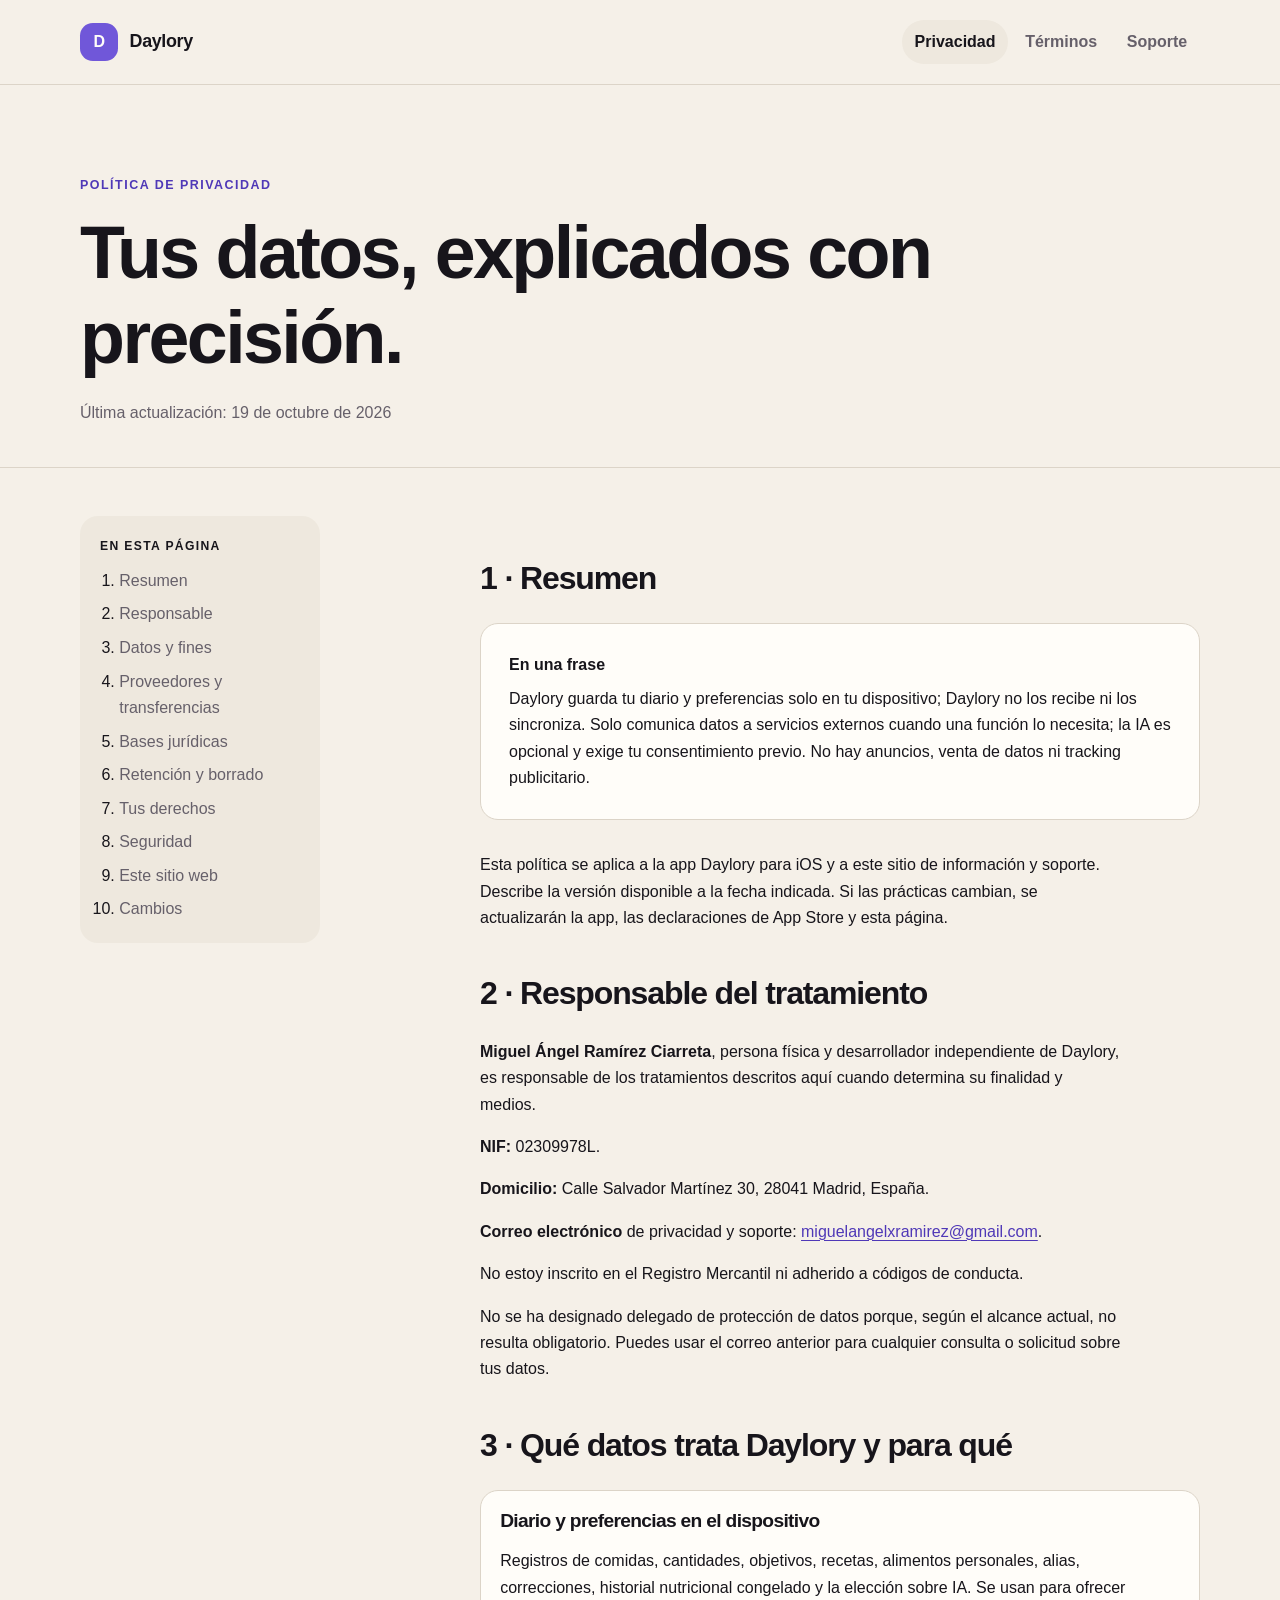
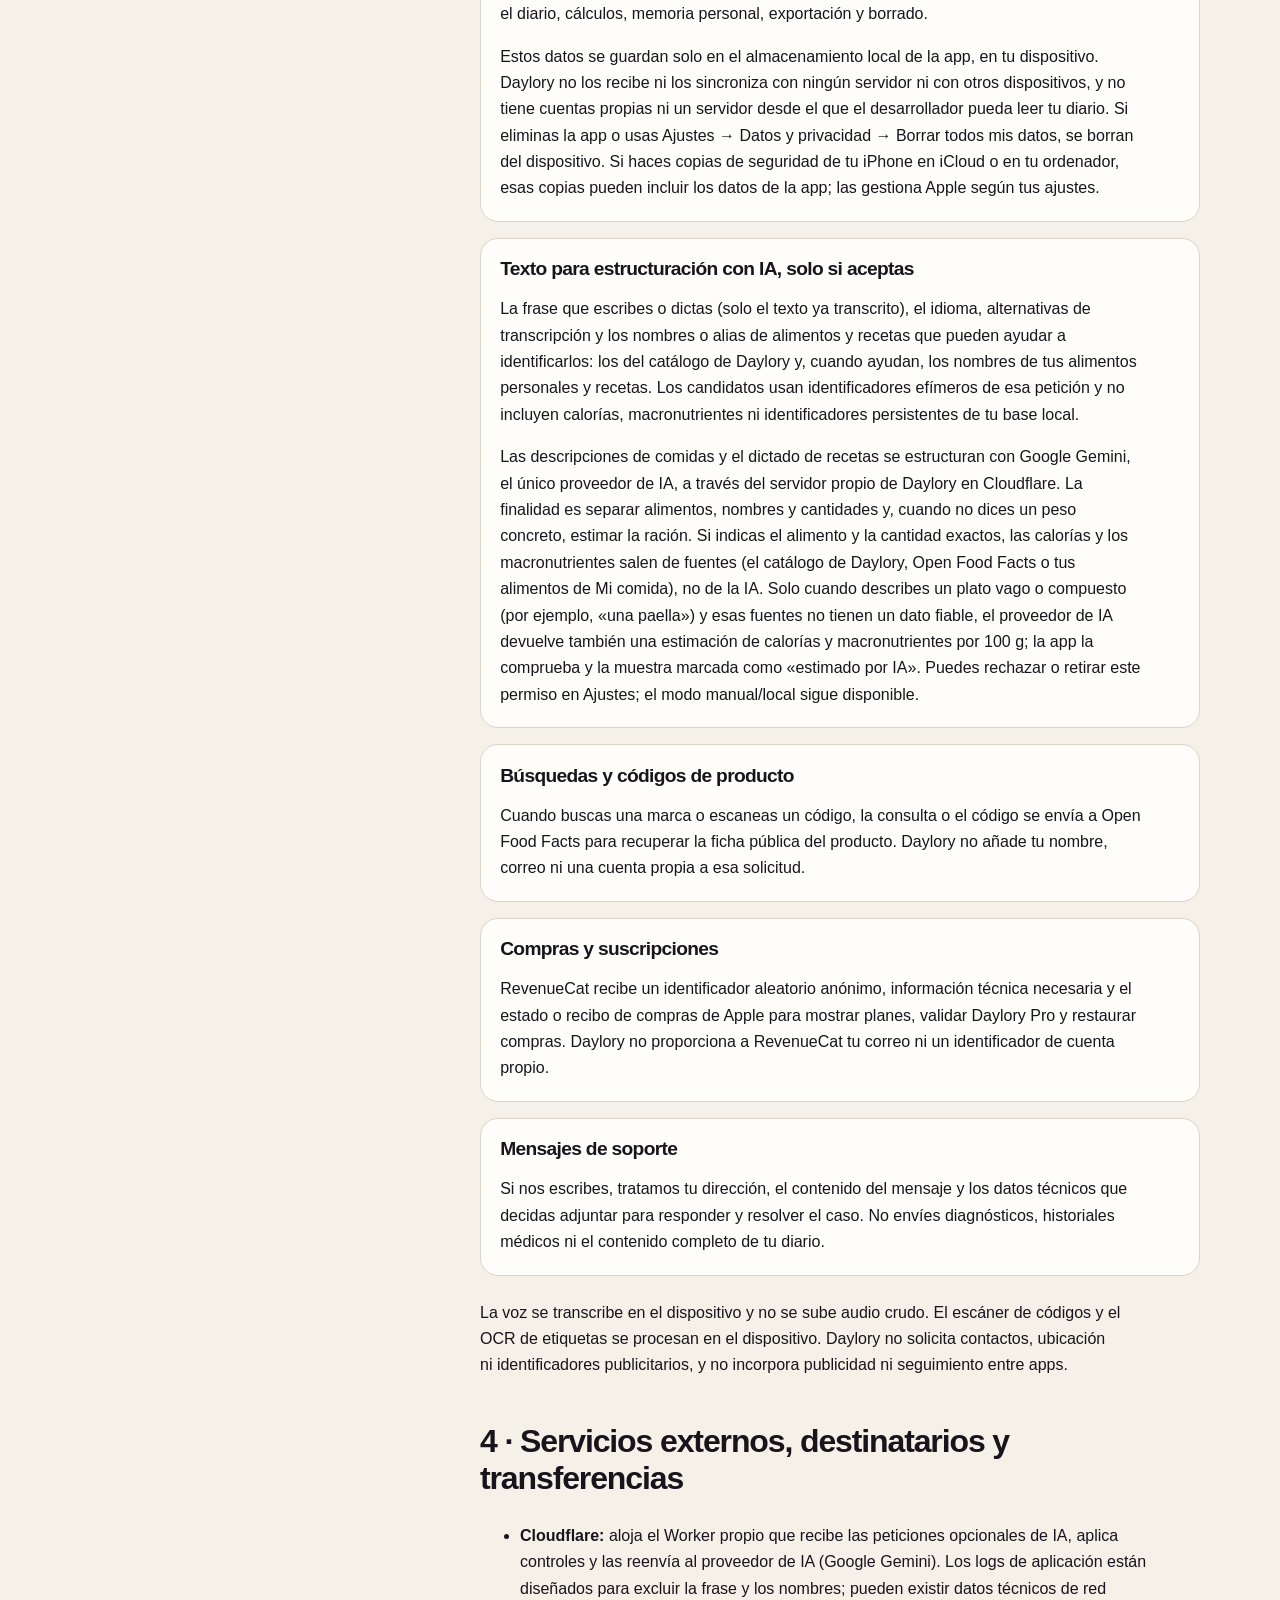
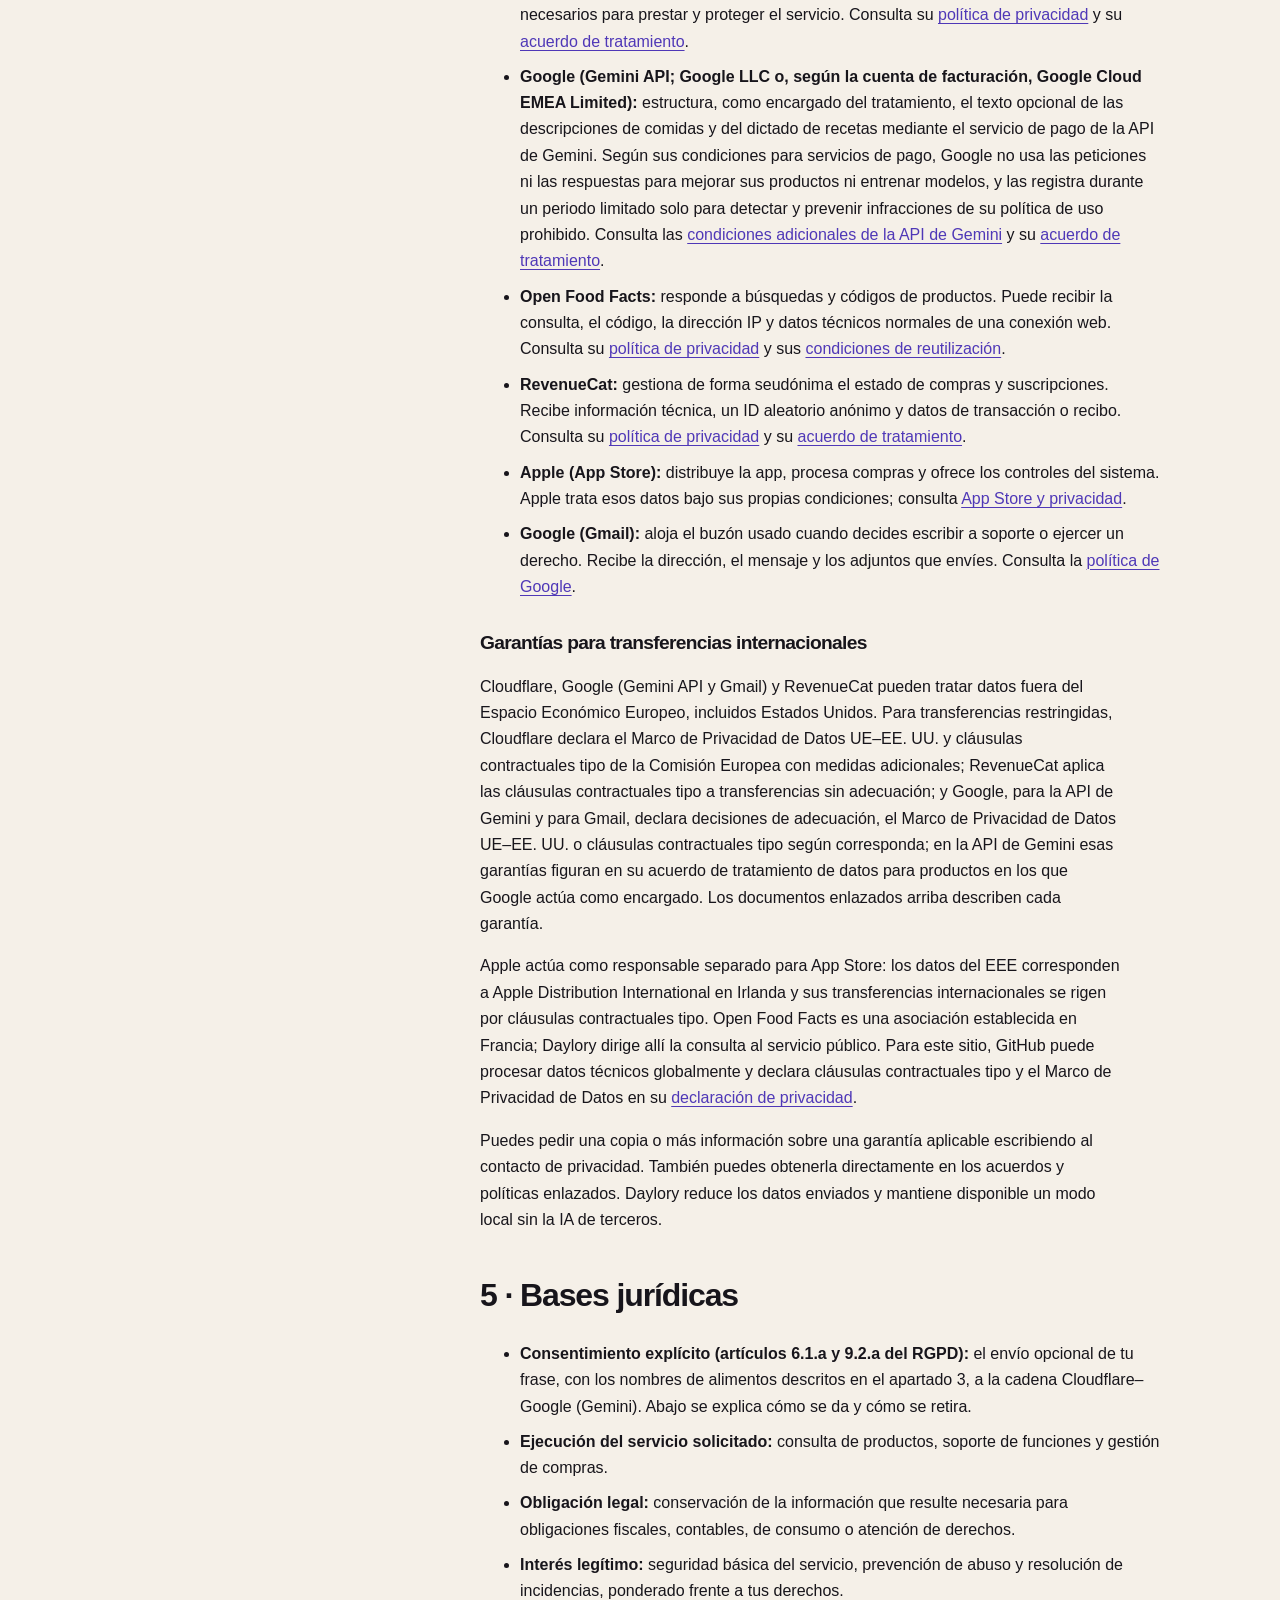
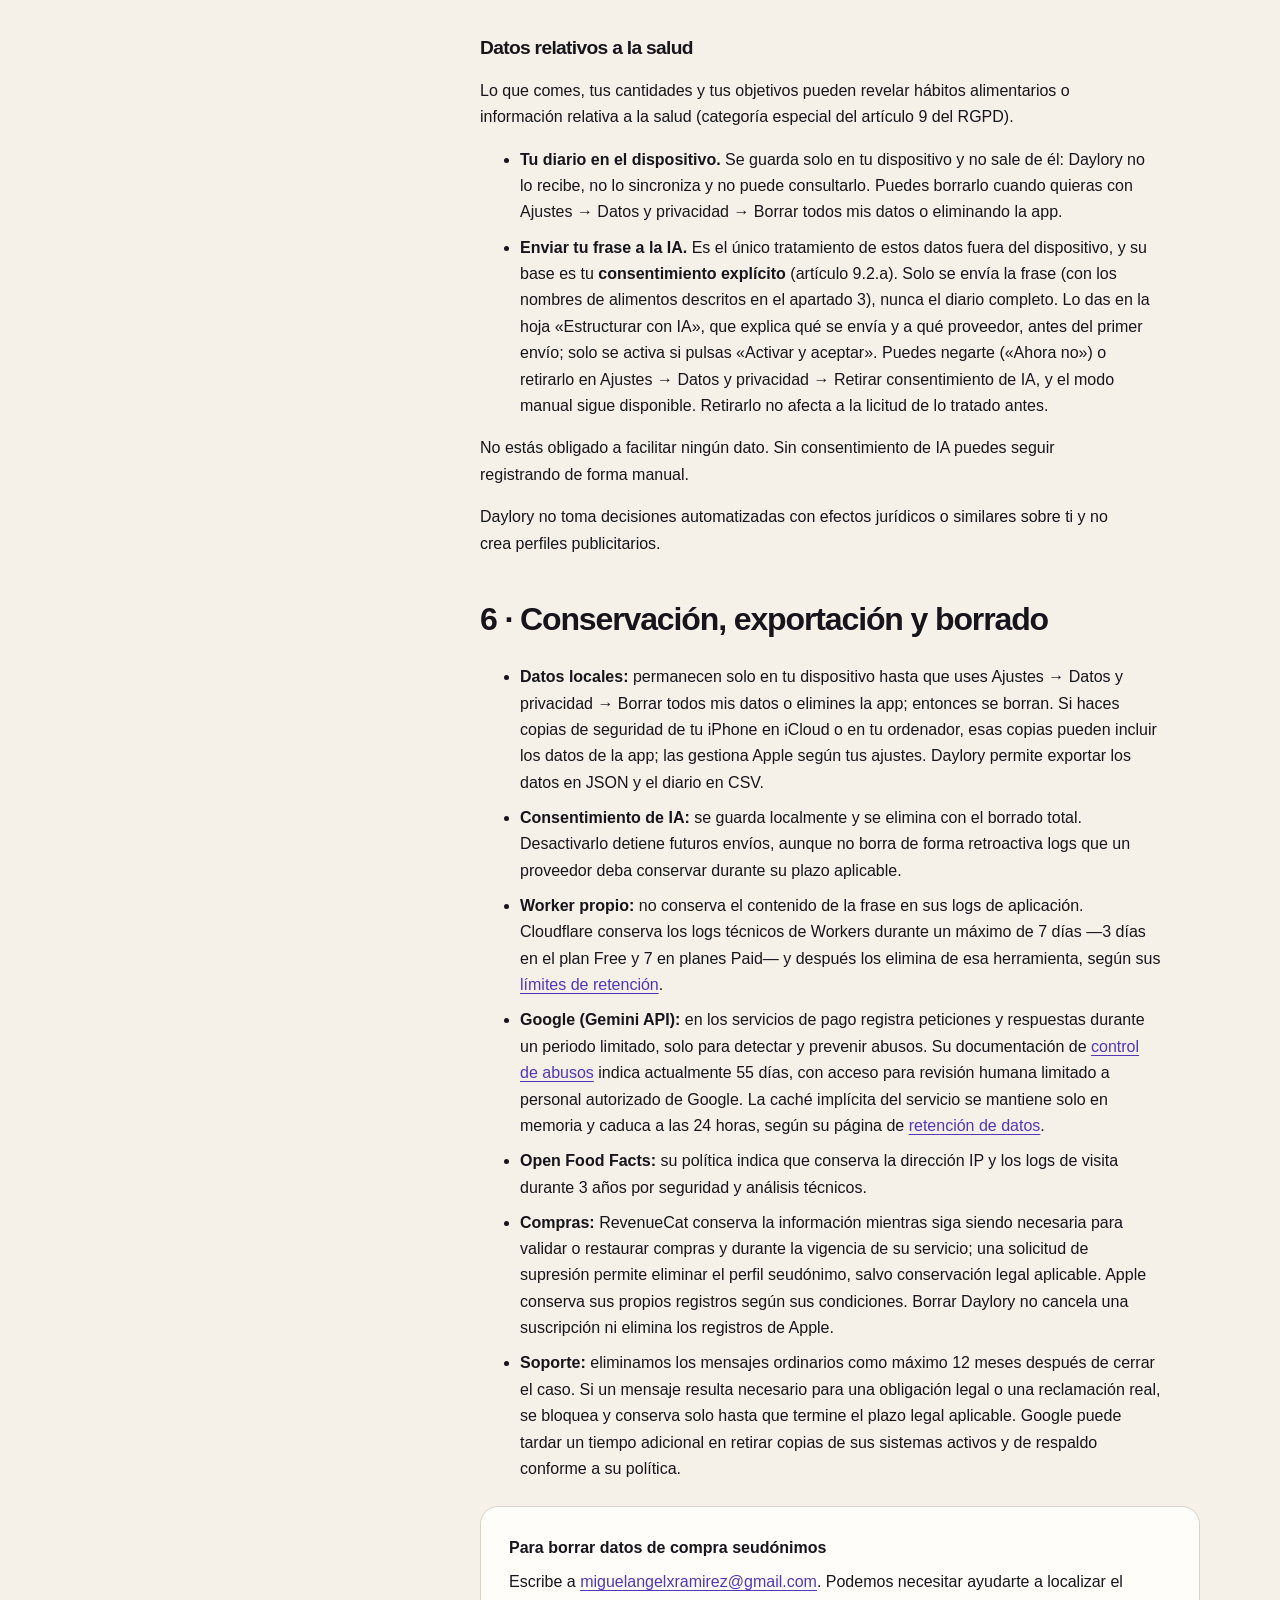
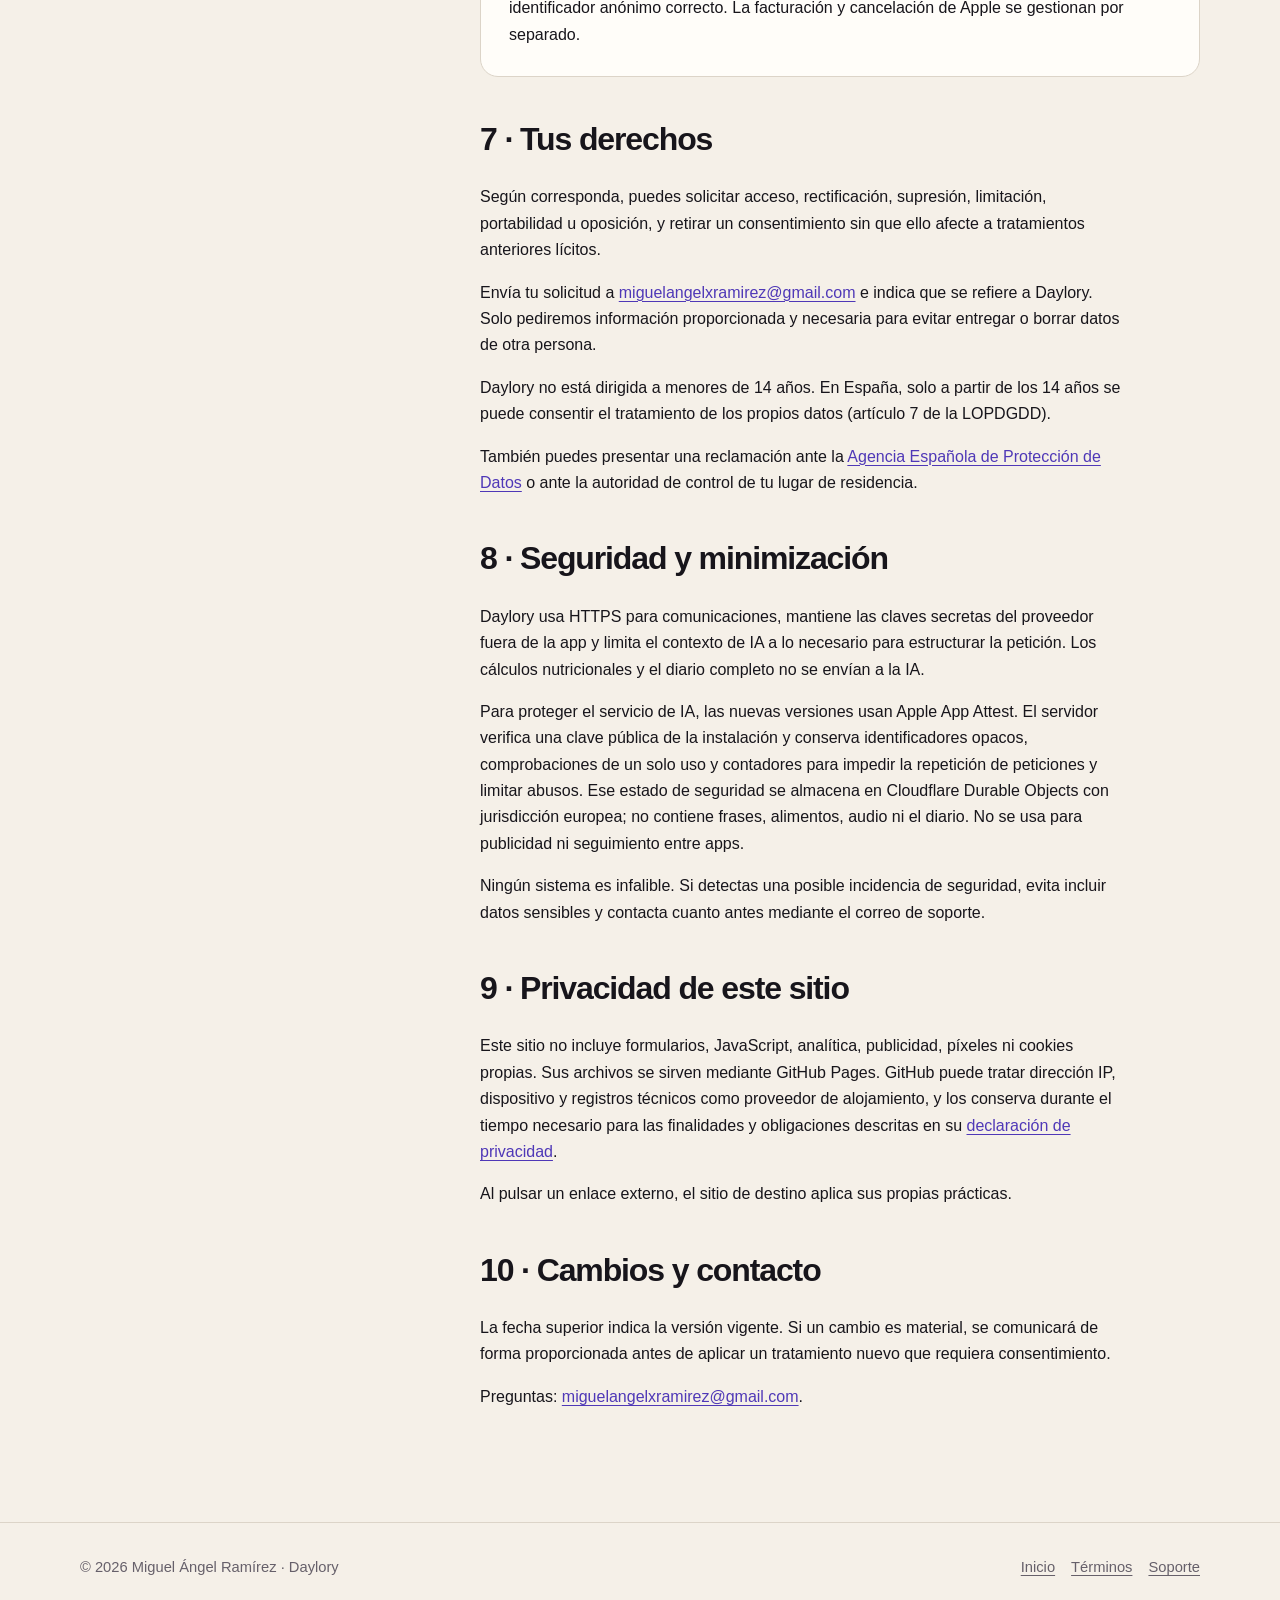
==== commit a51d0d50: "Privacidad: la ruta de borrado es Ajustes → Datos y privacidad, como en la app Co-Authored-By: Claud" ====
--- a/privacidad/index.html
+++ b/privacidad/index.html
@@ -131,7 +131,7 @@
           <h3>Datos relativos a la salud</h3>
           <p>Lo que comes, tus cantidades y tus objetivos pueden revelar hábitos alimentarios o información relativa a la salud (categoría especial del artículo 9 del RGPD).</p>
           <ul>
-            <li><strong>Tu diario en el dispositivo.</strong> Se guarda solo en tu dispositivo y no sale de él: Daylory no lo recibe, no lo sincroniza y no puede consultarlo. Puedes borrarlo cuando quieras con Ajustes de Daylory → Privacidad → Borrar todos mis datos o eliminando la app.</li>
+            <li><strong>Tu diario en el dispositivo.</strong> Se guarda solo en tu dispositivo y no sale de él: Daylory no lo recibe, no lo sincroniza y no puede consultarlo. Puedes borrarlo cuando quieras con Ajustes → Datos y privacidad → Borrar todos mis datos o eliminando la app.</li>
             <li><strong>Enviar tu frase a la IA.</strong> Es el único tratamiento de estos datos fuera del dispositivo, y su base es tu <strong>consentimiento explícito</strong> (artículo 9.2.a). Solo se envía la frase (con los nombres de alimentos descritos en el apartado 3), nunca el diario completo. Lo das en la hoja «Estructurar con IA», que explica qué se envía y a qué proveedor, antes del primer envío; solo se activa si pulsas «Activar y aceptar». Puedes negarte («Ahora no») o retirarlo en Ajustes → Datos y privacidad → Retirar consentimiento de IA, y el modo manual sigue disponible. Retirarlo no afecta a la licitud de lo tratado antes.</li>
           </ul>
           <p>No estás obligado a facilitar ningún dato. Sin consentimiento de IA puedes seguir registrando de forma manual.</p>
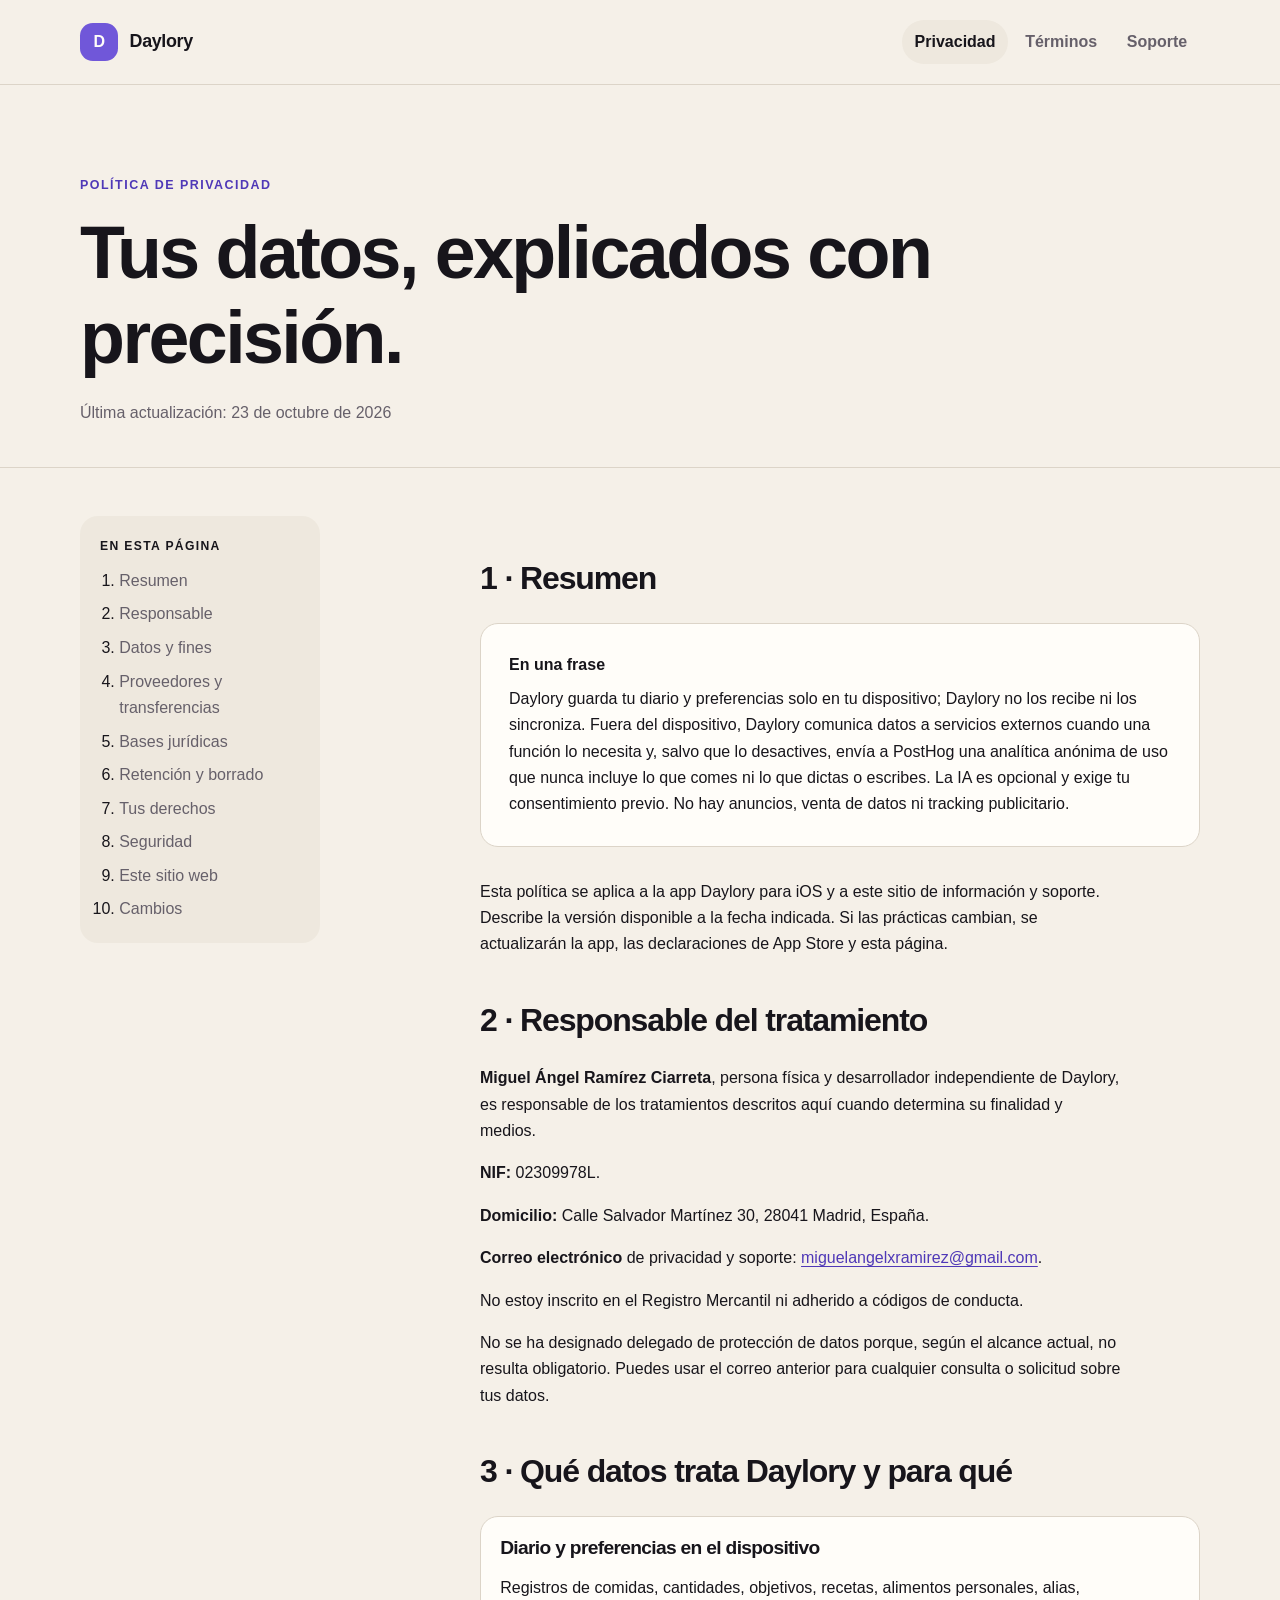
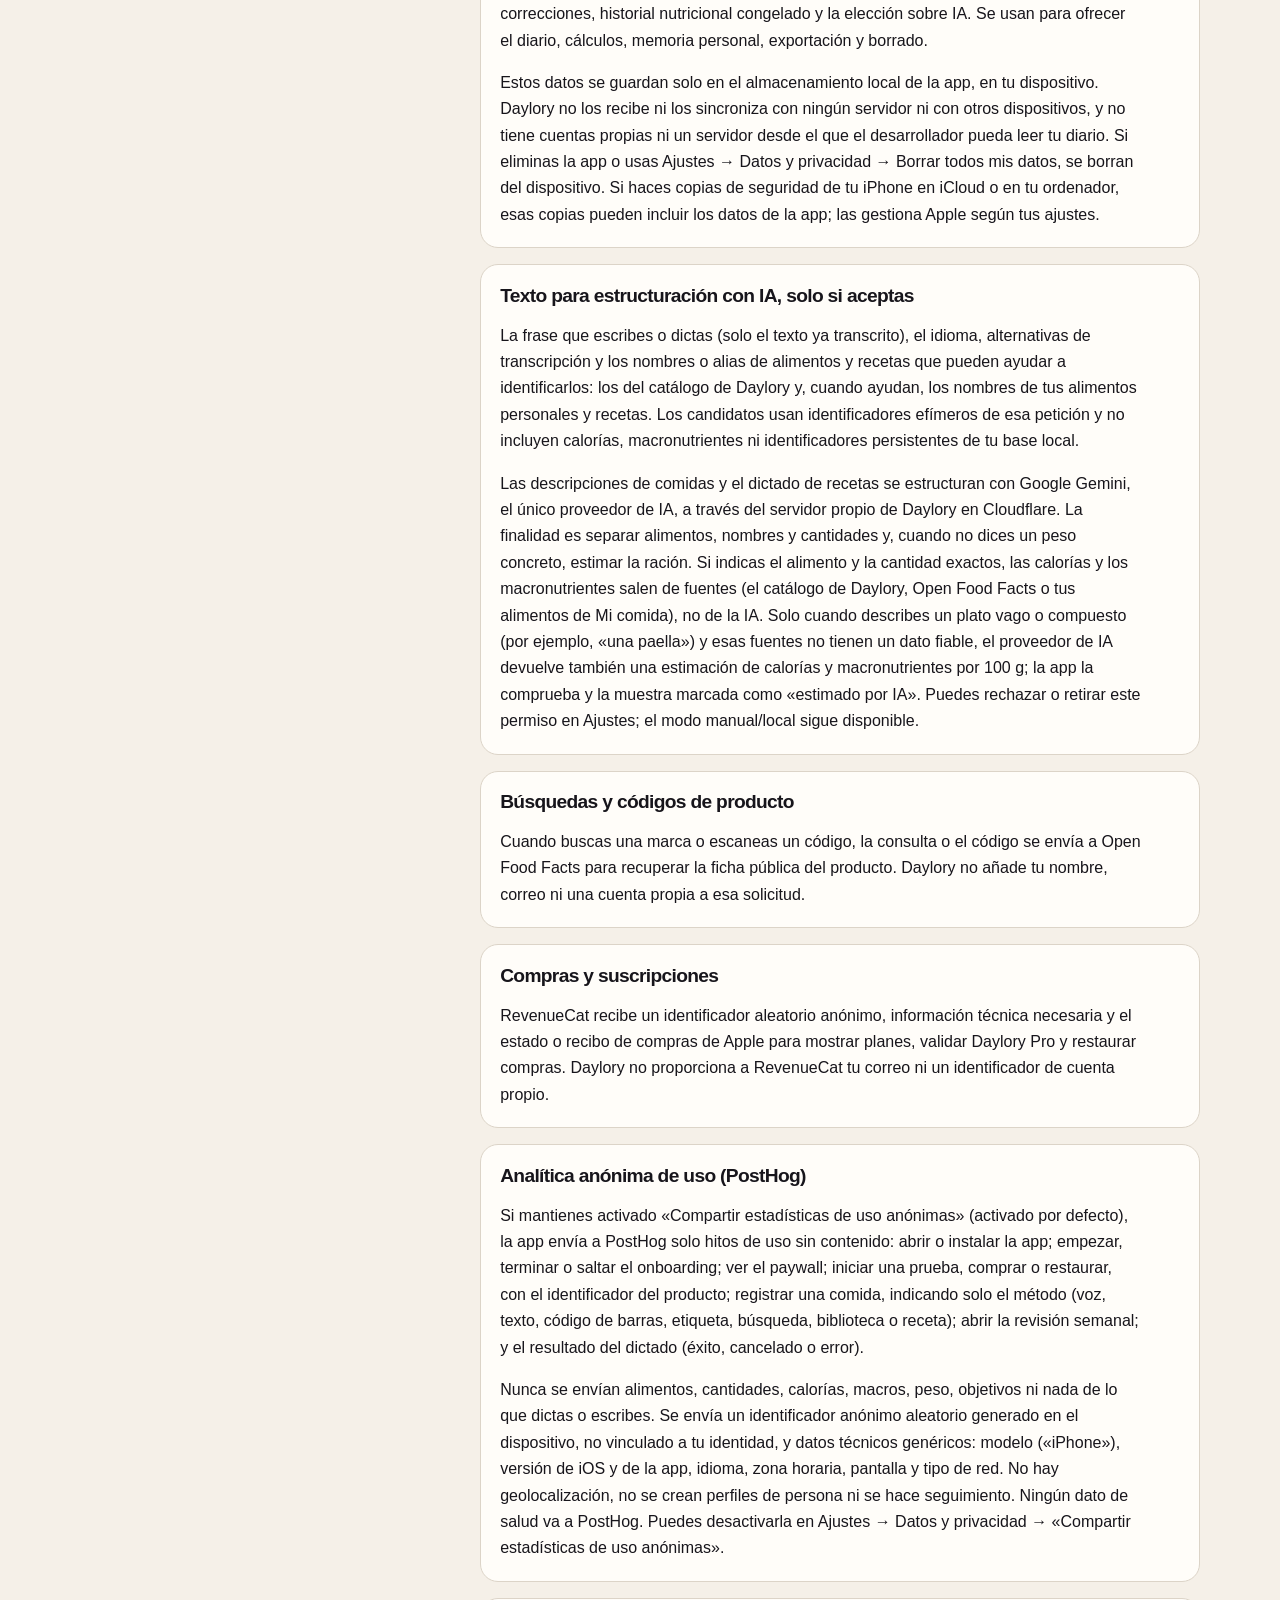
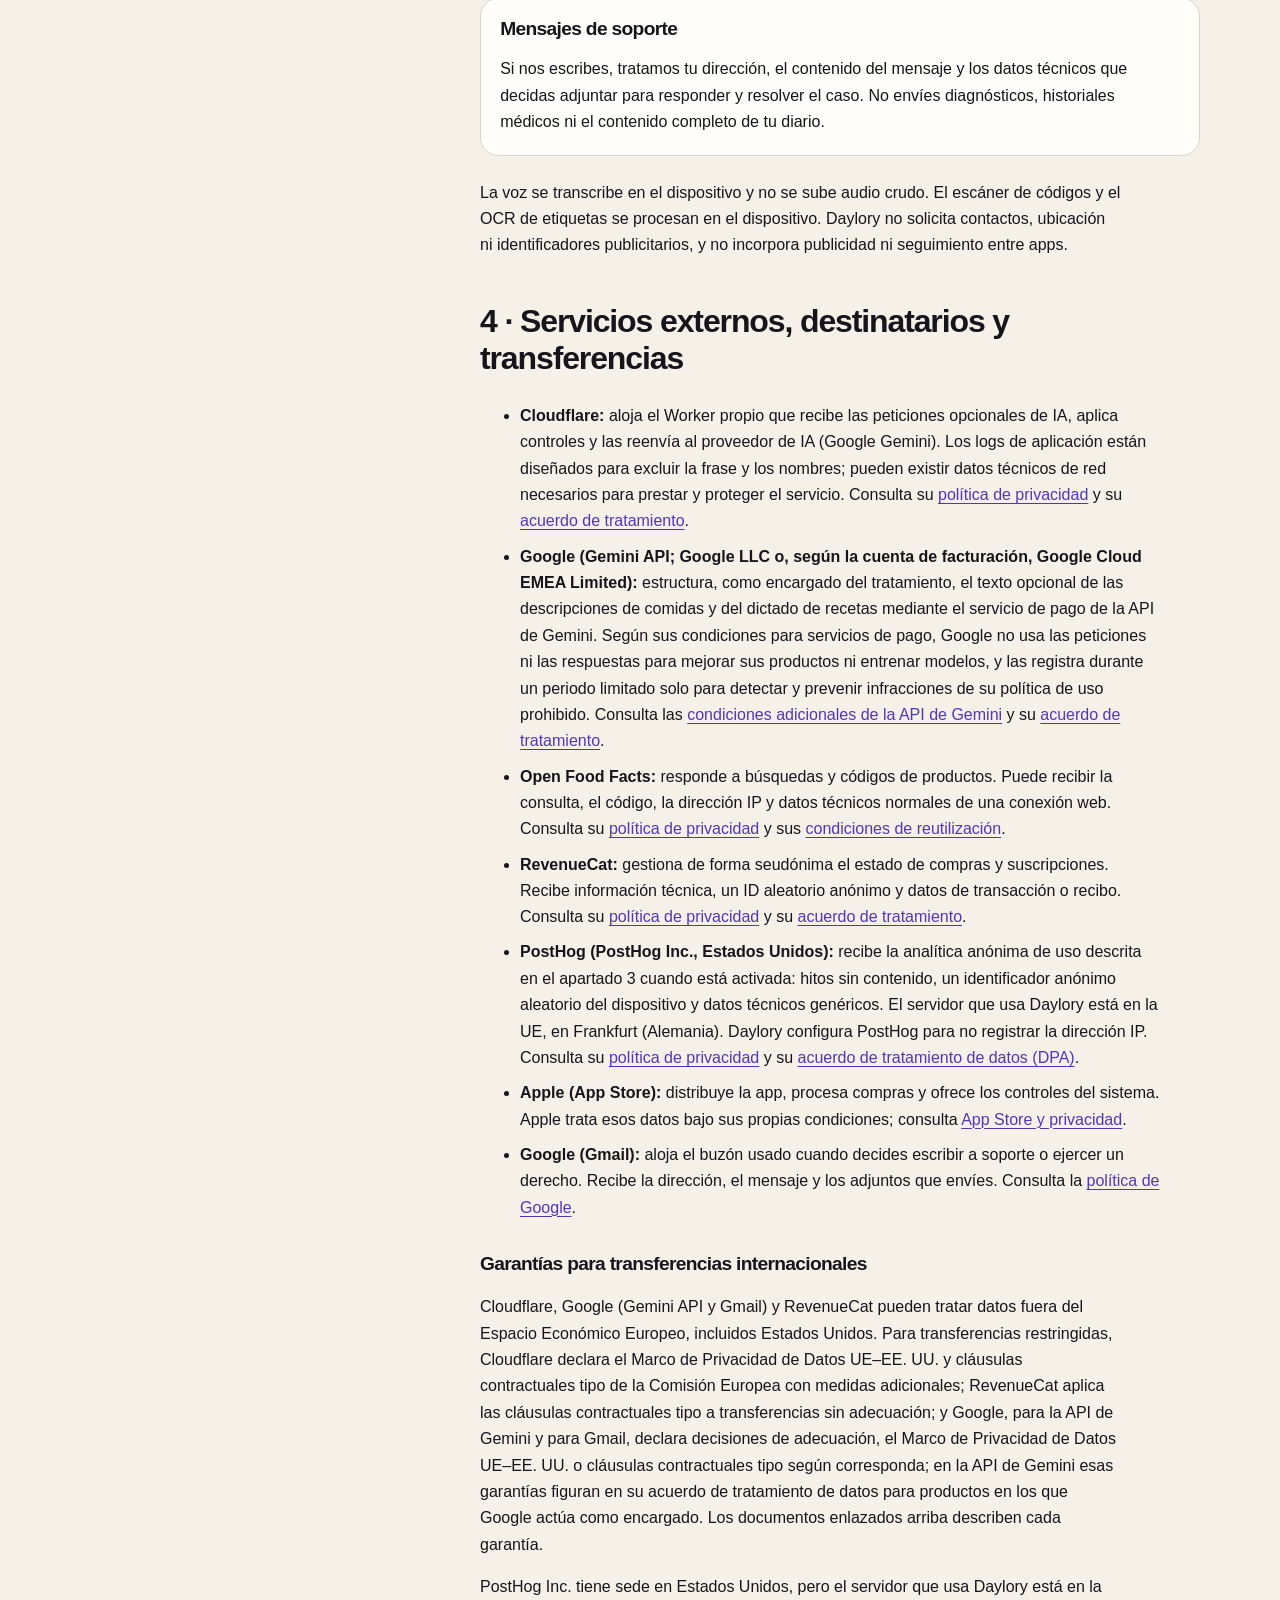
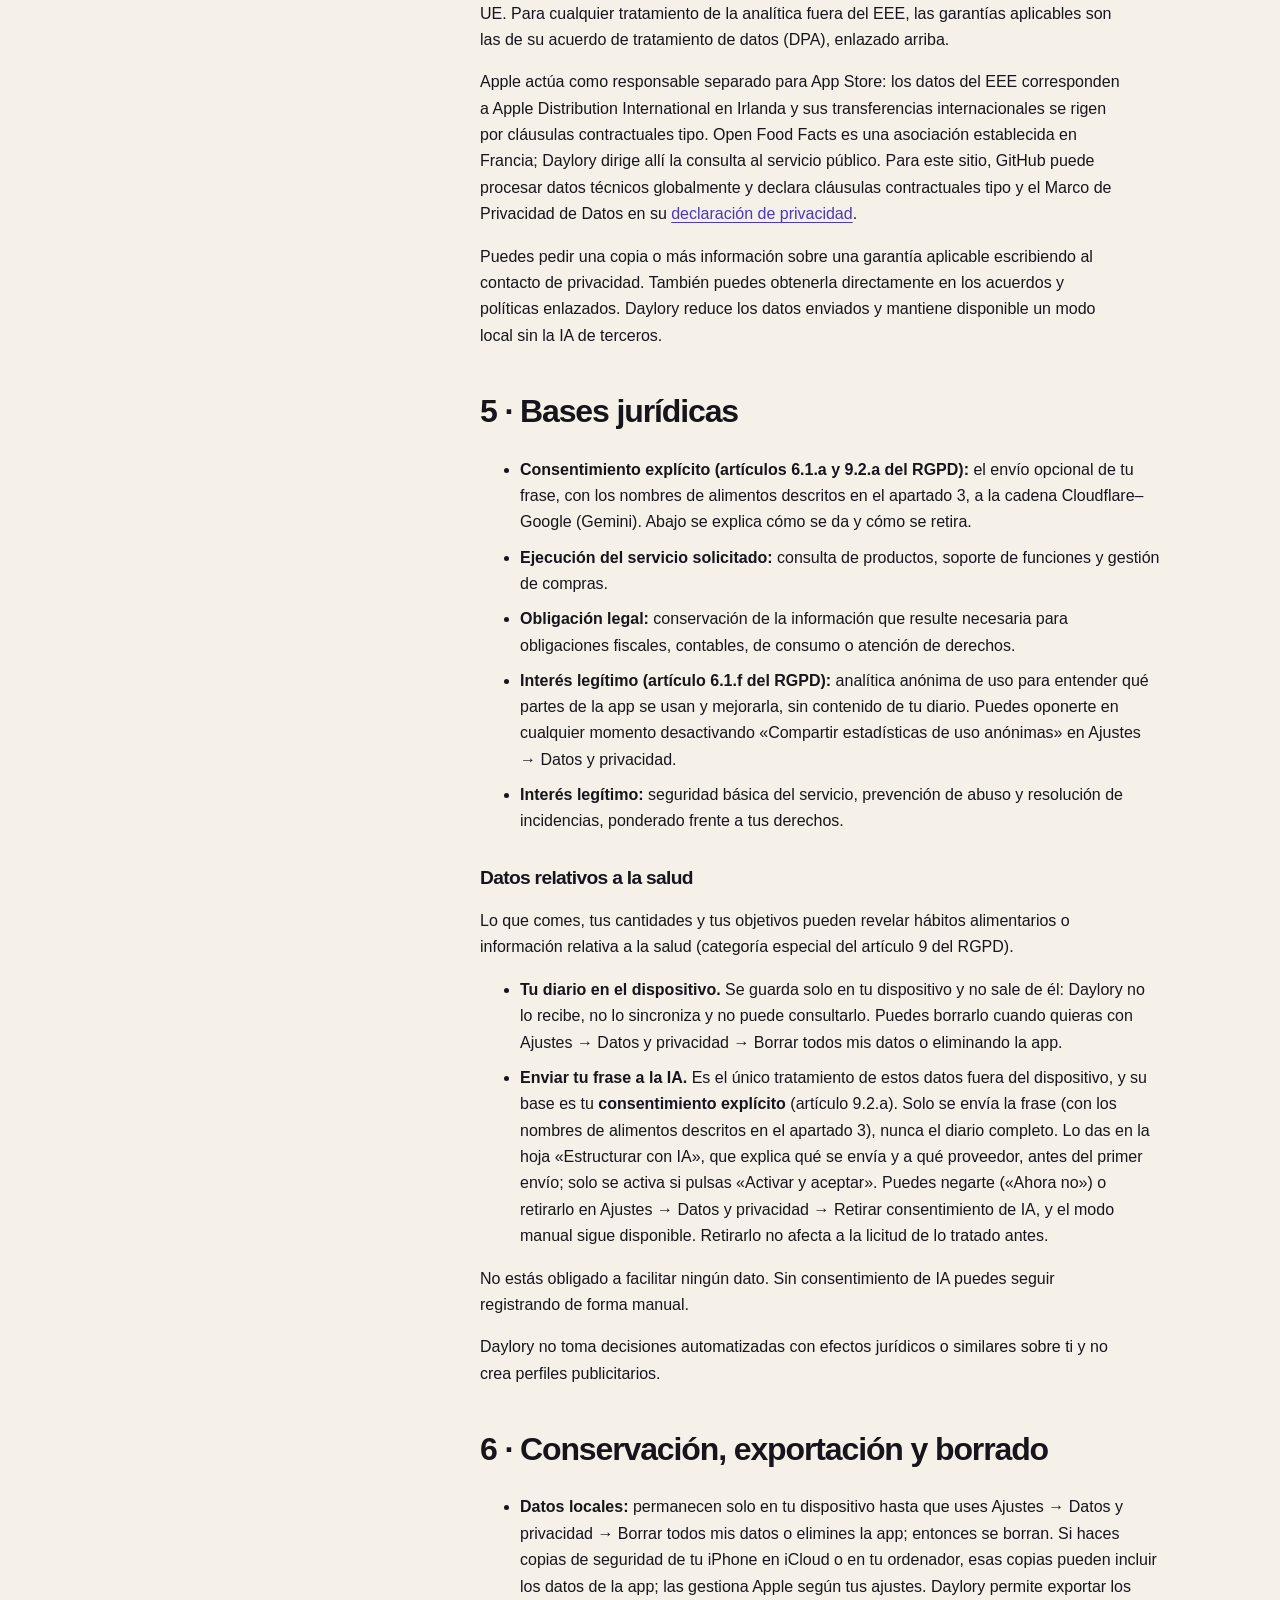
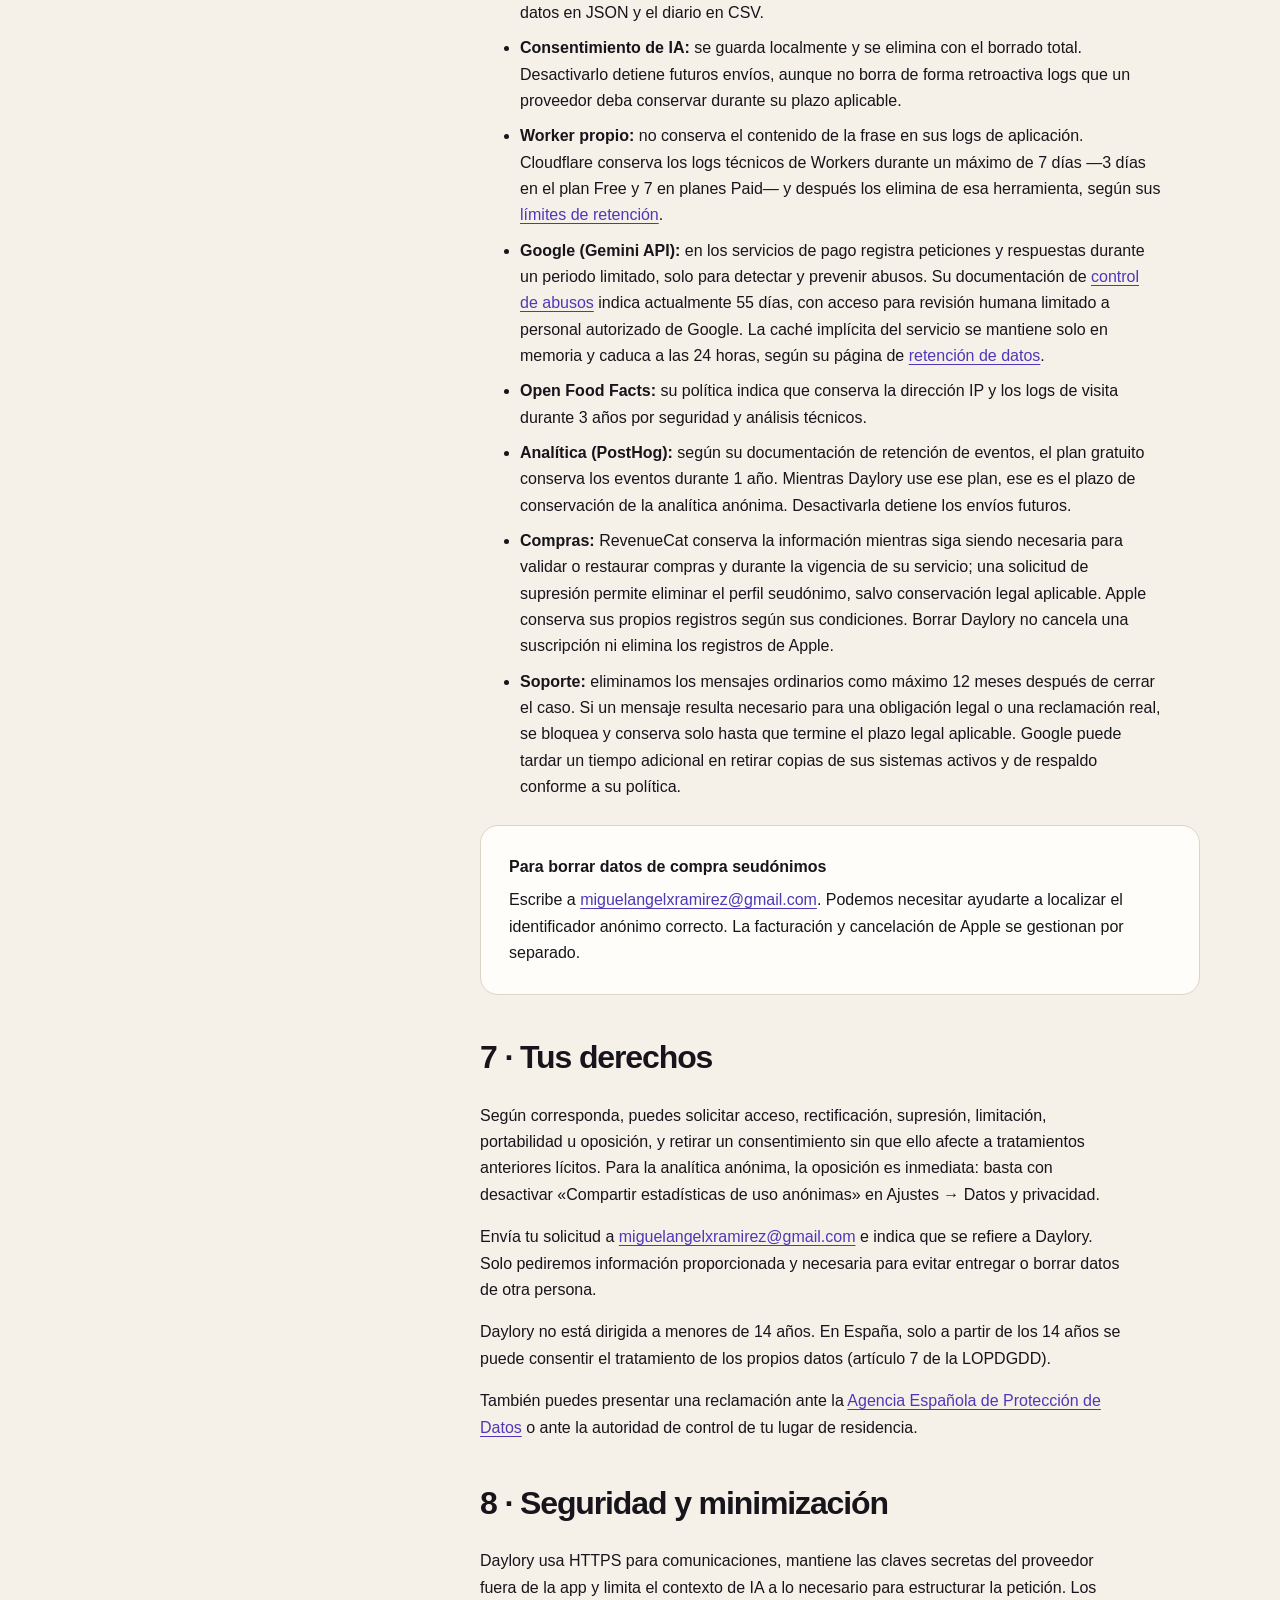
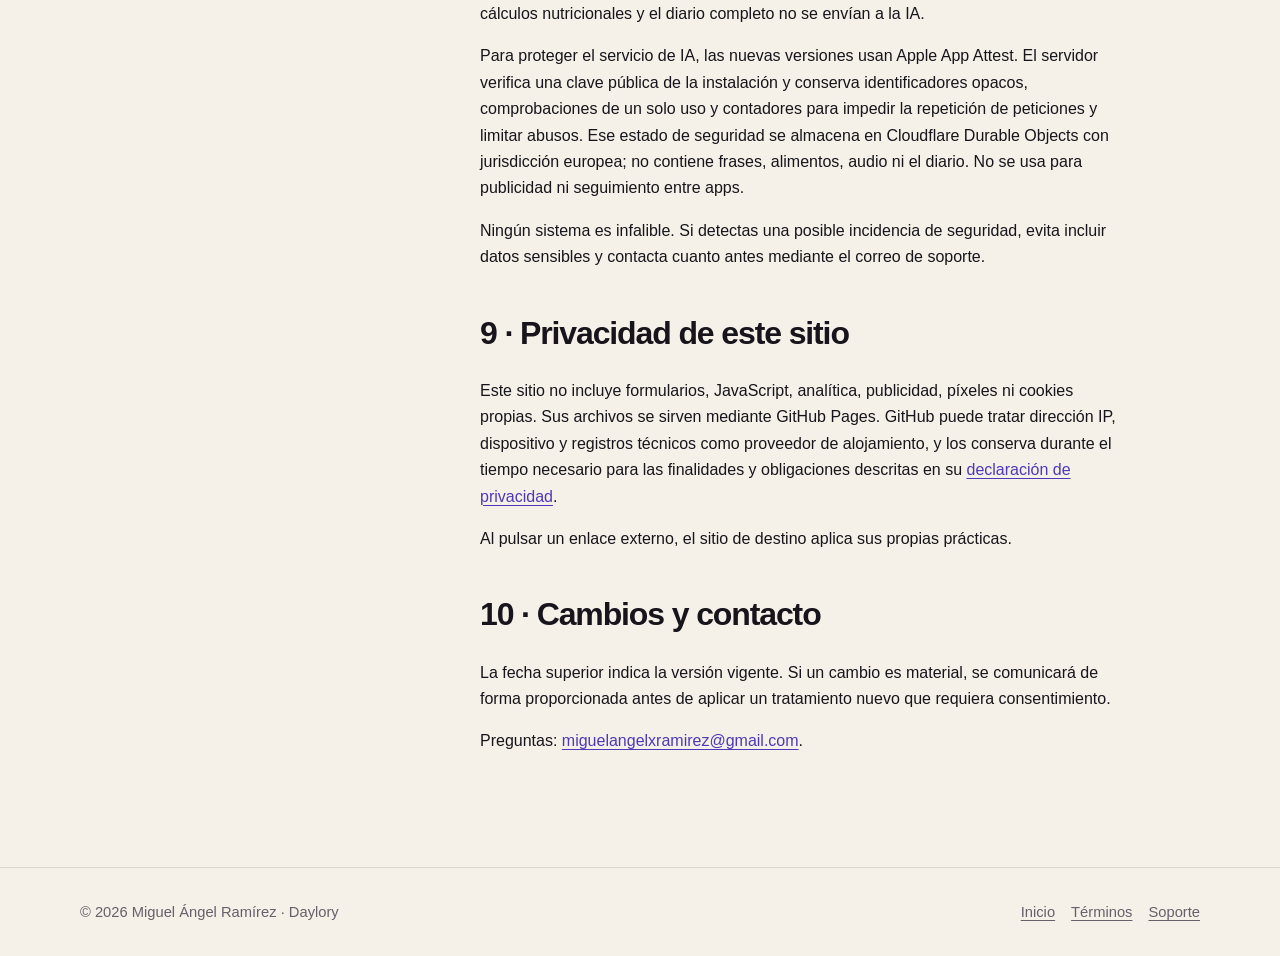
==== commit 3e2cc453: "Privacidad: analítica anónima de uso con PostHog (servidor UE) Refleja la analítica de uso añadida a" ====
--- a/privacidad/index.html
+++ b/privacidad/index.html
@@ -34,7 +34,7 @@
       <div class="shell">
         <p class="eyebrow">Política de privacidad</p>
         <h1>Tus datos, explicados con precisión.</h1>
-        <p class="updated">Última actualización: 19 de octubre de 2026</p>
+        <p class="updated">Última actualización: 23 de octubre de 2026</p>
       </div>
     </header>
 
@@ -60,7 +60,7 @@
           <h2>1 · Resumen</h2>
           <div class="summary-box">
             <strong>En una frase</strong>
-            Daylory guarda tu diario y preferencias solo en tu dispositivo; Daylory no los recibe ni los sincroniza. Solo comunica datos a servicios externos cuando una función lo necesita; la IA es opcional y exige tu consentimiento previo. No hay anuncios, venta de datos ni tracking publicitario.
+            Daylory guarda tu diario y preferencias solo en tu dispositivo; Daylory no los recibe ni los sincroniza. Fuera del dispositivo, Daylory comunica datos a servicios externos cuando una función lo necesita y, salvo que lo desactives, envía a PostHog una analítica anónima de uso que nunca incluye lo que comes ni lo que dictas o escribes. La IA es opcional y exige tu consentimiento previo. No hay anuncios, venta de datos ni tracking publicitario.
           </div>
           <p>Esta política se aplica a la app Daylory para iOS y a este sitio de información y soporte. Describe la versión disponible a la fecha indicada. Si las prácticas cambian, se actualizarán la app, las declaraciones de App Store y esta página.</p>
         </section>
@@ -97,6 +97,11 @@
               <p>RevenueCat recibe un identificador aleatorio anónimo, información técnica necesaria y el estado o recibo de compras de Apple para mostrar planes, validar Daylory Pro y restaurar compras. Daylory no proporciona a RevenueCat tu correo ni un identificador de cuenta propio.</p>
             </div>
             <div class="data-item">
+              <h3>Analítica anónima de uso (PostHog)</h3>
+              <p>Si mantienes activado «Compartir estadísticas de uso anónimas» (activado por defecto), la app envía a PostHog solo hitos de uso sin contenido: abrir o instalar la app; empezar, terminar o saltar el onboarding; ver el paywall; iniciar una prueba, comprar o restaurar, con el identificador del producto; registrar una comida, indicando solo el método (voz, texto, código de barras, etiqueta, búsqueda, biblioteca o receta); abrir la revisión semanal; y el resultado del dictado (éxito, cancelado o error).</p>
+              <p>Nunca se envían alimentos, cantidades, calorías, macros, peso, objetivos ni nada de lo que dictas o escribes. Se envía un identificador anónimo aleatorio generado en el dispositivo, no vinculado a tu identidad, y datos técnicos genéricos: modelo («iPhone»), versión de iOS y de la app, idioma, zona horaria, pantalla y tipo de red. No hay geolocalización, no se crean perfiles de persona ni se hace seguimiento. Ningún dato de salud va a PostHog. Puedes desactivarla en Ajustes → Datos y privacidad → «Compartir estadísticas de uso anónimas».</p>
+            </div>
+            <div class="data-item">
               <h3>Mensajes de soporte</h3>
               <p>Si nos escribes, tratamos tu dirección, el contenido del mensaje y los datos técnicos que decidas adjuntar para responder y resolver el caso. No envíes diagnósticos, historiales médicos ni el contenido completo de tu diario.</p>
             </div>
@@ -111,11 +116,13 @@
             <li><strong>Google (Gemini API; Google LLC o, según la cuenta de facturación, Google Cloud EMEA Limited):</strong> estructura, como encargado del tratamiento, el texto opcional de las descripciones de comidas y del dictado de recetas mediante el servicio de pago de la API de Gemini. Según sus condiciones para servicios de pago, Google no usa las peticiones ni las respuestas para mejorar sus productos ni entrenar modelos, y las registra durante un periodo limitado solo para detectar y prevenir infracciones de su política de uso prohibido. Consulta las <a href="https://ai.google.dev/gemini-api/terms" rel="noreferrer">condiciones adicionales de la API de Gemini</a> y su <a href="https://business.safety.google/processorterms/" rel="noreferrer">acuerdo de tratamiento</a>.</li>
             <li><strong>Open Food Facts:</strong> responde a búsquedas y códigos de productos. Puede recibir la consulta, el código, la dirección IP y datos técnicos normales de una conexión web. Consulta su <a href="https://world.openfoodfacts.org/privacy" rel="noreferrer">política de privacidad</a> y sus <a href="https://world.openfoodfacts.org/terms-of-use" rel="noreferrer">condiciones de reutilización</a>.</li>
             <li><strong>RevenueCat:</strong> gestiona de forma seudónima el estado de compras y suscripciones. Recibe información técnica, un ID aleatorio anónimo y datos de transacción o recibo. Consulta su <a href="https://www.revenuecat.com/privacy-policy" rel="noreferrer">política de privacidad</a> y su <a href="https://www.revenuecat.com/dpa" rel="noreferrer">acuerdo de tratamiento</a>.</li>
+            <li><strong>PostHog (PostHog Inc., Estados Unidos):</strong> recibe la analítica anónima de uso descrita en el apartado 3 cuando está activada: hitos sin contenido, un identificador anónimo aleatorio del dispositivo y datos técnicos genéricos. El servidor que usa Daylory está en la UE, en Frankfurt (Alemania). Daylory configura PostHog para no registrar la dirección IP. Consulta su <a href="https://posthog.com/privacy" rel="noreferrer">política de privacidad</a> y su <a href="https://posthog.com/dpa" rel="noreferrer">acuerdo de tratamiento de datos (DPA)</a>.</li>
             <li><strong>Apple (App Store):</strong> distribuye la app, procesa compras y ofrece los controles del sistema. Apple trata esos datos bajo sus propias condiciones; consulta <a href="https://www.apple.com/legal/privacy/data/es/app-store/" rel="noreferrer">App Store y privacidad</a>.</li>
             <li><strong>Google (Gmail):</strong> aloja el buzón usado cuando decides escribir a soporte o ejercer un derecho. Recibe la dirección, el mensaje y los adjuntos que envíes. Consulta la <a href="https://policies.google.com/privacy" rel="noreferrer">política de Google</a>.</li>
           </ul>
           <h3>Garantías para transferencias internacionales</h3>
           <p>Cloudflare, Google (Gemini API y Gmail) y RevenueCat pueden tratar datos fuera del Espacio Económico Europeo, incluidos Estados Unidos. Para transferencias restringidas, Cloudflare declara el Marco de Privacidad de Datos UE–EE. UU. y cláusulas contractuales tipo de la Comisión Europea con medidas adicionales; RevenueCat aplica las cláusulas contractuales tipo a transferencias sin adecuación; y Google, para la API de Gemini y para Gmail, declara decisiones de adecuación, el Marco de Privacidad de Datos UE–EE. UU. o cláusulas contractuales tipo según corresponda; en la API de Gemini esas garantías figuran en su acuerdo de tratamiento de datos para productos en los que Google actúa como encargado. Los documentos enlazados arriba describen cada garantía.</p>
+          <p>PostHog Inc. tiene sede en Estados Unidos, pero el servidor que usa Daylory está en la UE. Para cualquier tratamiento de la analítica fuera del EEE, las garantías aplicables son las de su acuerdo de tratamiento de datos (DPA), enlazado arriba.</p>
           <p>Apple actúa como responsable separado para App Store: los datos del EEE corresponden a Apple Distribution International en Irlanda y sus transferencias internacionales se rigen por cláusulas contractuales tipo. Open Food Facts es una asociación establecida en Francia; Daylory dirige allí la consulta al servicio público. Para este sitio, GitHub puede procesar datos técnicos globalmente y declara cláusulas contractuales tipo y el Marco de Privacidad de Datos en su <a href="https://docs.github.com/es/site-policy/privacy-policies/github-general-privacy-statement" rel="noreferrer">declaración de privacidad</a>.</p>
           <p>Puedes pedir una copia o más información sobre una garantía aplicable escribiendo al contacto de privacidad. También puedes obtenerla directamente en los acuerdos y políticas enlazados. Daylory reduce los datos enviados y mantiene disponible un modo local sin la IA de terceros.</p>
         </section>
@@ -126,6 +133,7 @@
             <li><strong>Consentimiento explícito (artículos 6.1.a y 9.2.a del RGPD):</strong> el envío opcional de tu frase, con los nombres de alimentos descritos en el apartado 3, a la cadena Cloudflare–Google (Gemini). Abajo se explica cómo se da y cómo se retira.</li>
             <li><strong>Ejecución del servicio solicitado:</strong> consulta de productos, soporte de funciones y gestión de compras.</li>
             <li><strong>Obligación legal:</strong> conservación de la información que resulte necesaria para obligaciones fiscales, contables, de consumo o atención de derechos.</li>
+            <li><strong>Interés legítimo (artículo 6.1.f del RGPD):</strong> analítica anónima de uso para entender qué partes de la app se usan y mejorarla, sin contenido de tu diario. Puedes oponerte en cualquier momento desactivando «Compartir estadísticas de uso anónimas» en Ajustes → Datos y privacidad.</li>
             <li><strong>Interés legítimo:</strong> seguridad básica del servicio, prevención de abuso y resolución de incidencias, ponderado frente a tus derechos.</li>
           </ul>
           <h3>Datos relativos a la salud</h3>
@@ -146,6 +154,7 @@
             <li><strong>Worker propio:</strong> no conserva el contenido de la frase en sus logs de aplicación. Cloudflare conserva los logs técnicos de Workers durante un máximo de 7 días —3 días en el plan Free y 7 en planes Paid— y después los elimina de esa herramienta, según sus <a href="https://developers.cloudflare.com/workers/observability/logs/workers-logs/" rel="noreferrer">límites de retención</a>.</li>
             <li><strong>Google (Gemini API):</strong> en los servicios de pago registra peticiones y respuestas durante un periodo limitado, solo para detectar y prevenir abusos. Su documentación de <a href="https://ai.google.dev/gemini-api/docs/usage-policies" rel="noreferrer">control de abusos</a> indica actualmente 55 días, con acceso para revisión humana limitado a personal autorizado de Google. La caché implícita del servicio se mantiene solo en memoria y caduca a las 24 horas, según su página de <a href="https://ai.google.dev/gemini-api/docs/zdr" rel="noreferrer">retención de datos</a>.</li>
             <li><strong>Open Food Facts:</strong> su política indica que conserva la dirección IP y los logs de visita durante 3 años por seguridad y análisis técnicos.</li>
+            <li><strong>Analítica (PostHog):</strong> según su documentación de retención de eventos, el plan gratuito conserva los eventos durante 1 año. Mientras Daylory use ese plan, ese es el plazo de conservación de la analítica anónima. Desactivarla detiene los envíos futuros.</li>
             <li><strong>Compras:</strong> RevenueCat conserva la información mientras siga siendo necesaria para validar o restaurar compras y durante la vigencia de su servicio; una solicitud de supresión permite eliminar el perfil seudónimo, salvo conservación legal aplicable. Apple conserva sus propios registros según sus condiciones. Borrar Daylory no cancela una suscripción ni elimina los registros de Apple.</li>
             <li><strong>Soporte:</strong> eliminamos los mensajes ordinarios como máximo 12 meses después de cerrar el caso. Si un mensaje resulta necesario para una obligación legal o una reclamación real, se bloquea y conserva solo hasta que termine el plazo legal aplicable. Google puede tardar un tiempo adicional en retirar copias de sus sistemas activos y de respaldo conforme a su política.</li>
           </ul>
@@ -157,7 +166,7 @@
 
         <section id="derechos">
           <h2>7 · Tus derechos</h2>
-          <p>Según corresponda, puedes solicitar acceso, rectificación, supresión, limitación, portabilidad u oposición, y retirar un consentimiento sin que ello afecte a tratamientos anteriores lícitos.</p>
+          <p>Según corresponda, puedes solicitar acceso, rectificación, supresión, limitación, portabilidad u oposición, y retirar un consentimiento sin que ello afecte a tratamientos anteriores lícitos. Para la analítica anónima, la oposición es inmediata: basta con desactivar «Compartir estadísticas de uso anónimas» en Ajustes → Datos y privacidad.</p>
           <p>Envía tu solicitud a <a href="mailto:miguelangelxramirez@gmail.com">miguelangelxramirez@gmail.com</a> e indica que se refiere a Daylory. Solo pediremos información proporcionada y necesaria para evitar entregar o borrar datos de otra persona.</p>
           <p>Daylory no está dirigida a menores de 14 años. En España, solo a partir de los 14 años se puede consentir el tratamiento de los propios datos (artículo 7 de la LOPDGDD).</p>
           <p>También puedes presentar una reclamación ante la <a href="https://www.aepd.es/derechos-y-deberes/ejerce-tus-derechos" rel="noreferrer">Agencia Española de Protección de Datos</a> o ante la autoridad de control de tu lugar de residencia.</p>
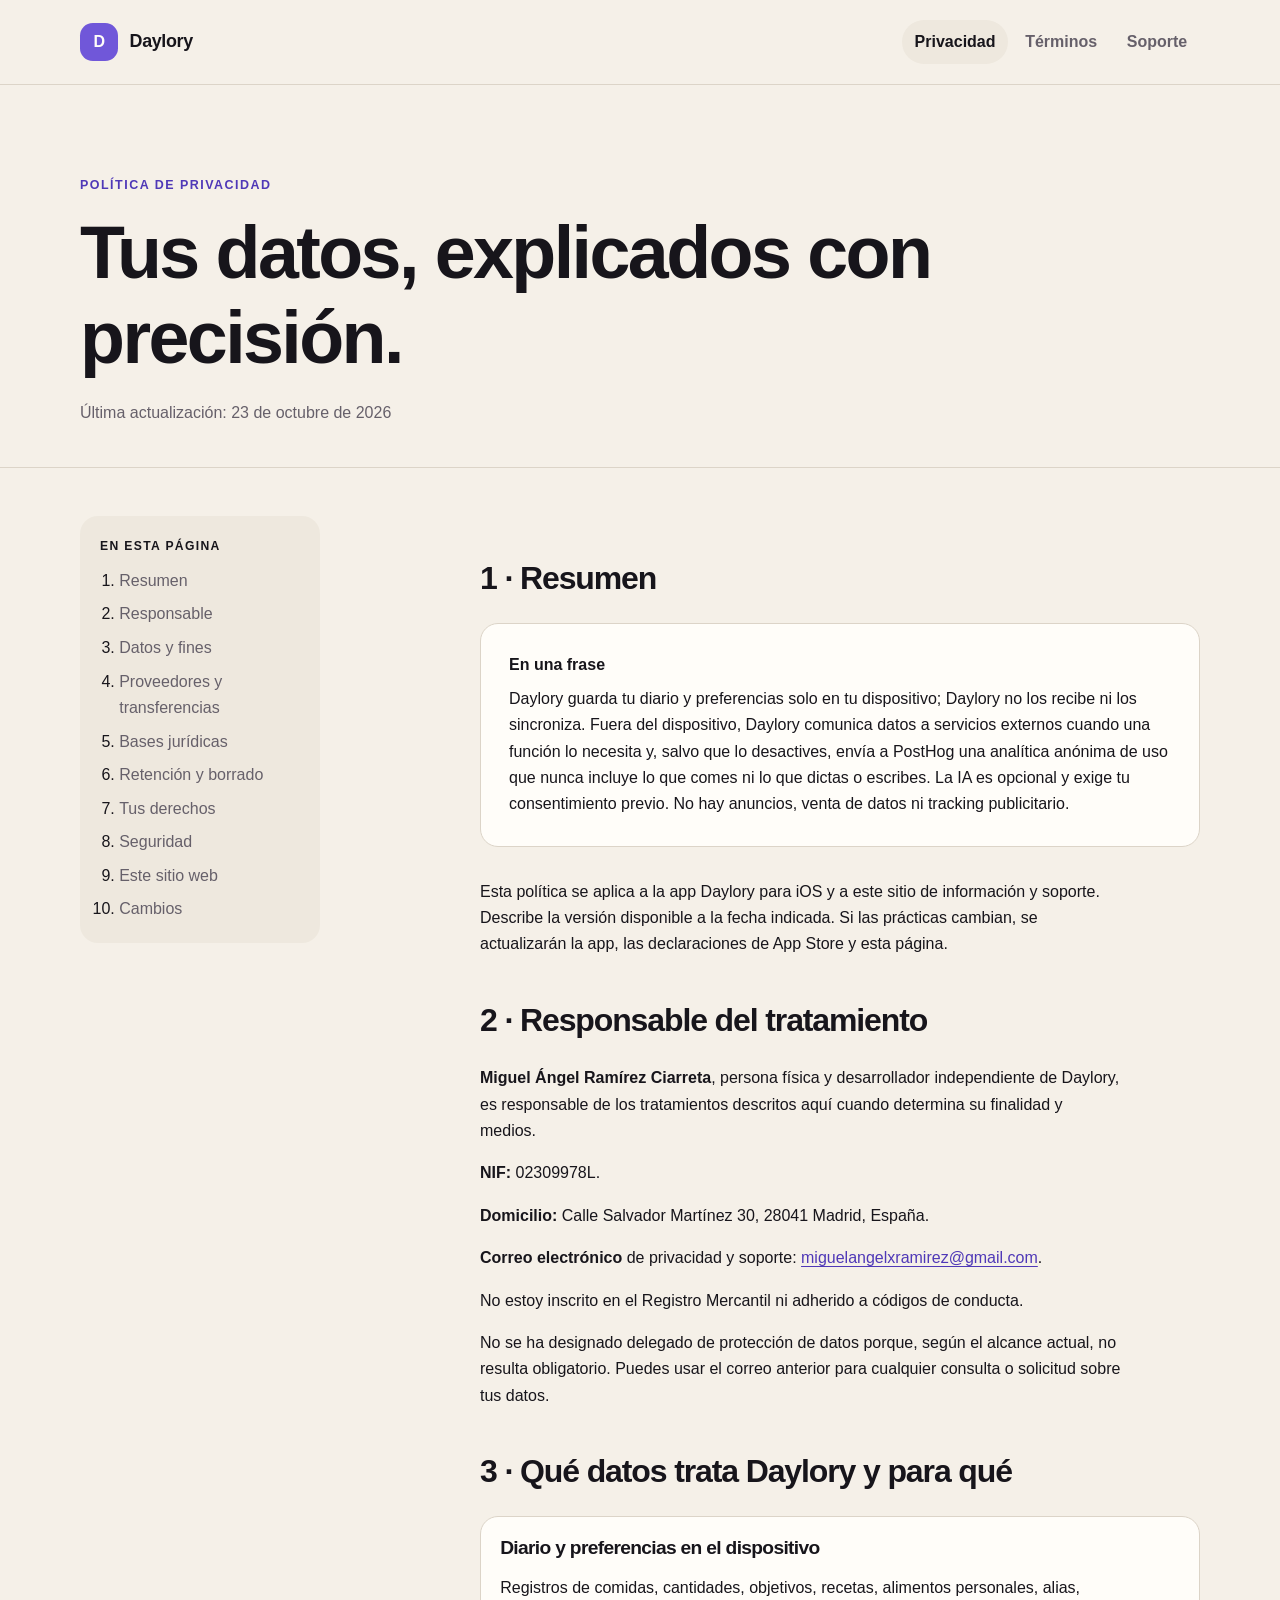
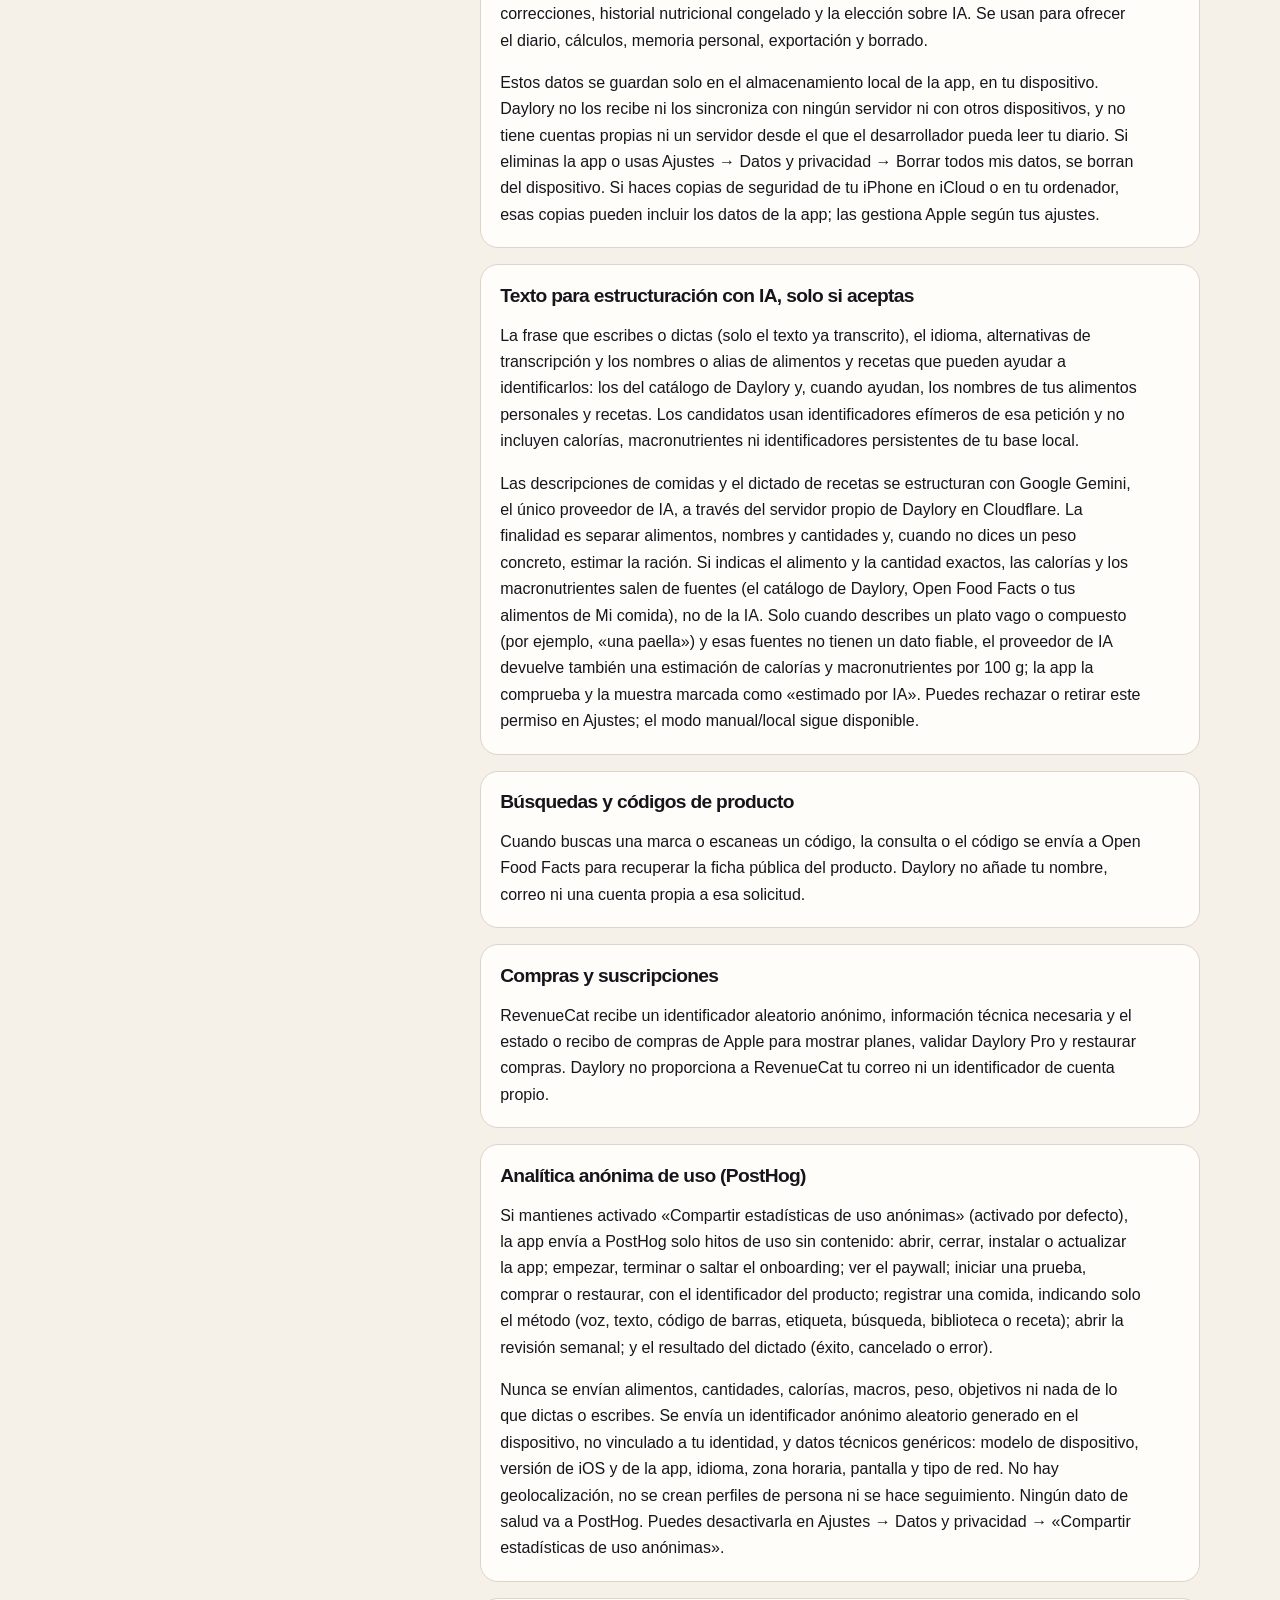
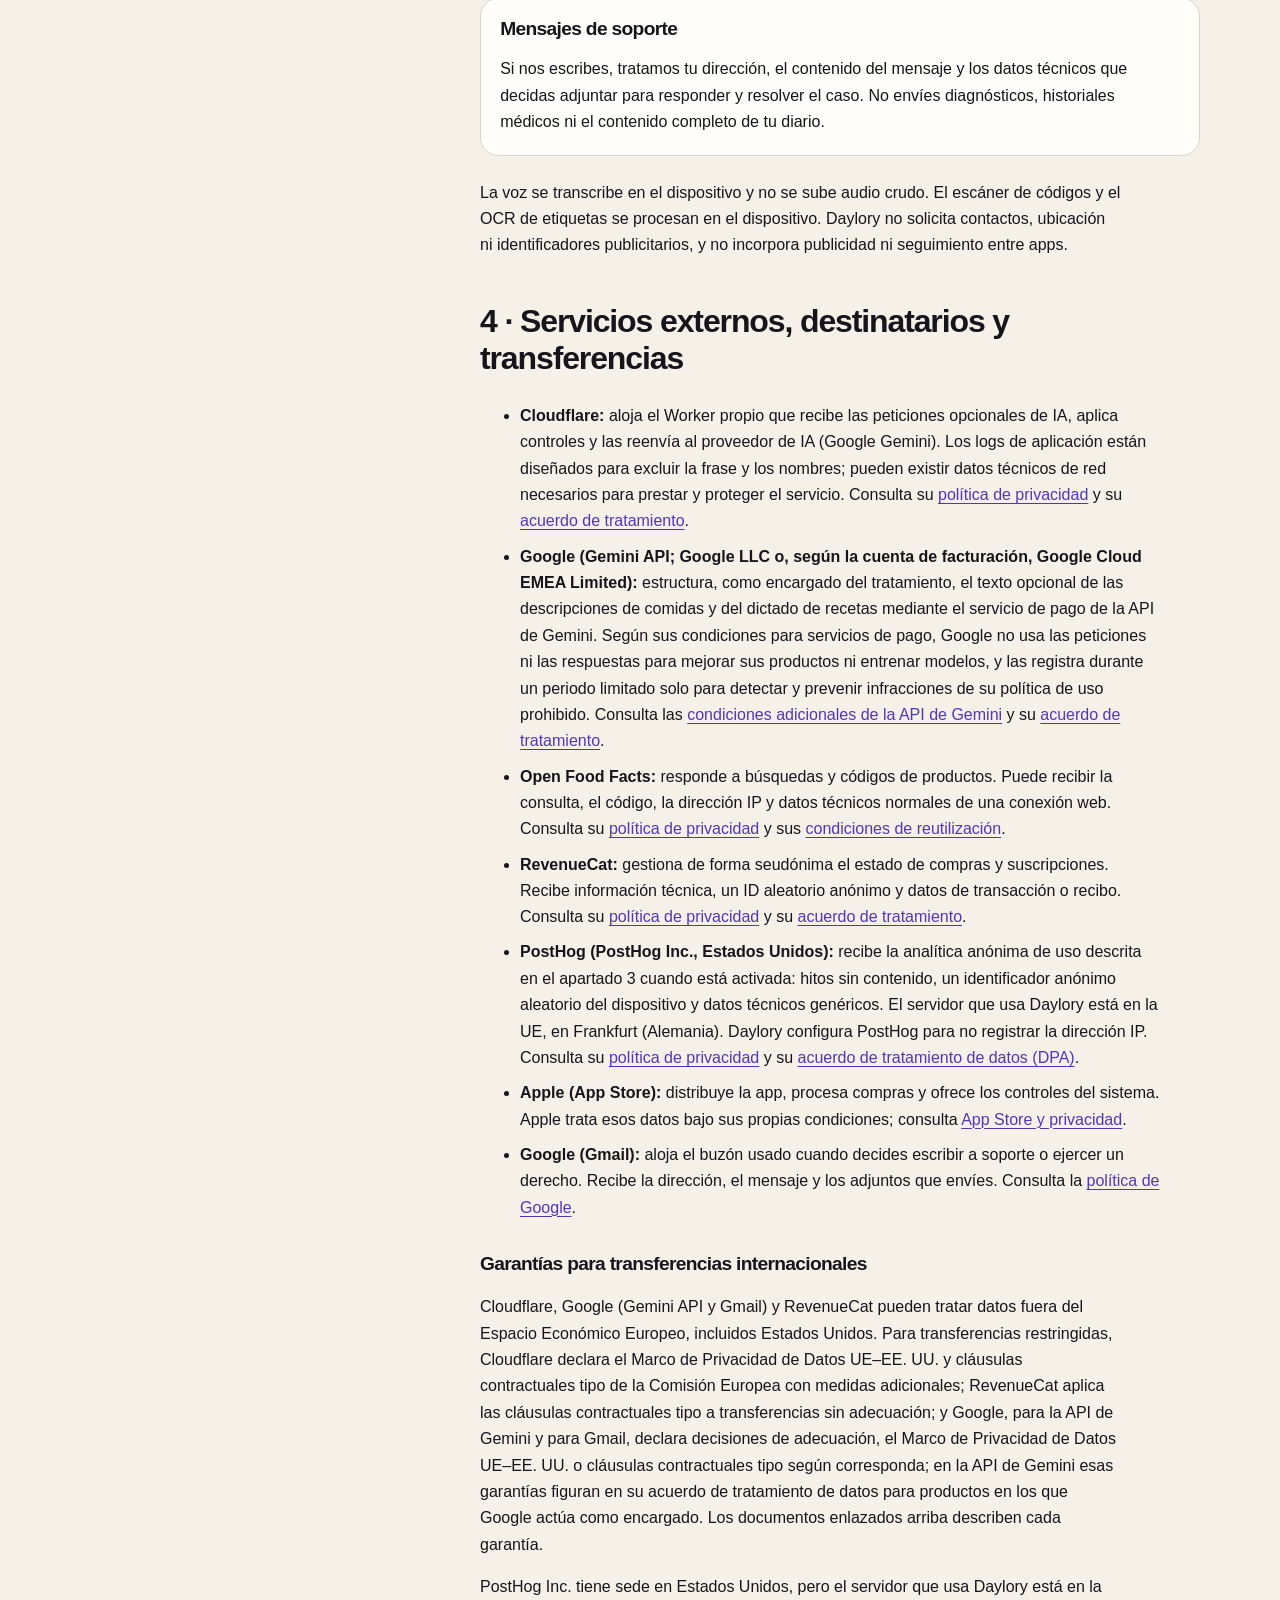
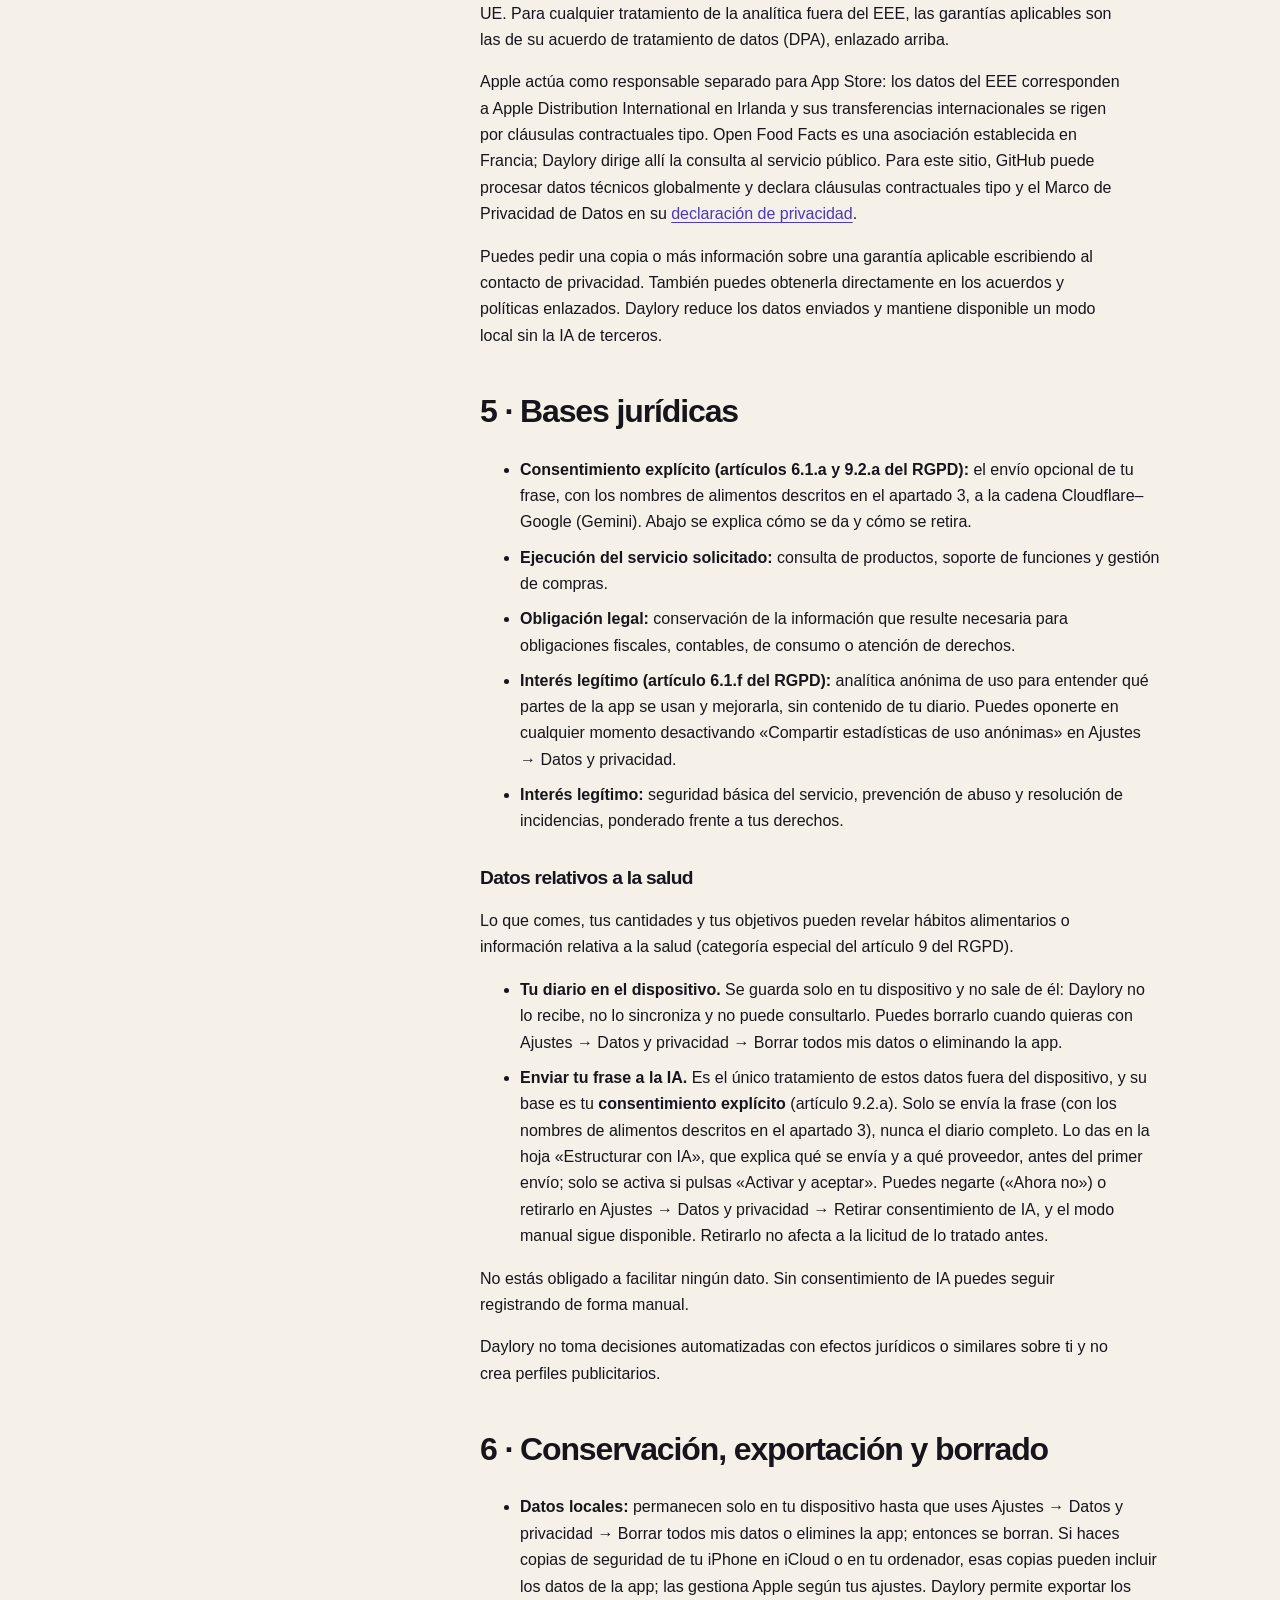
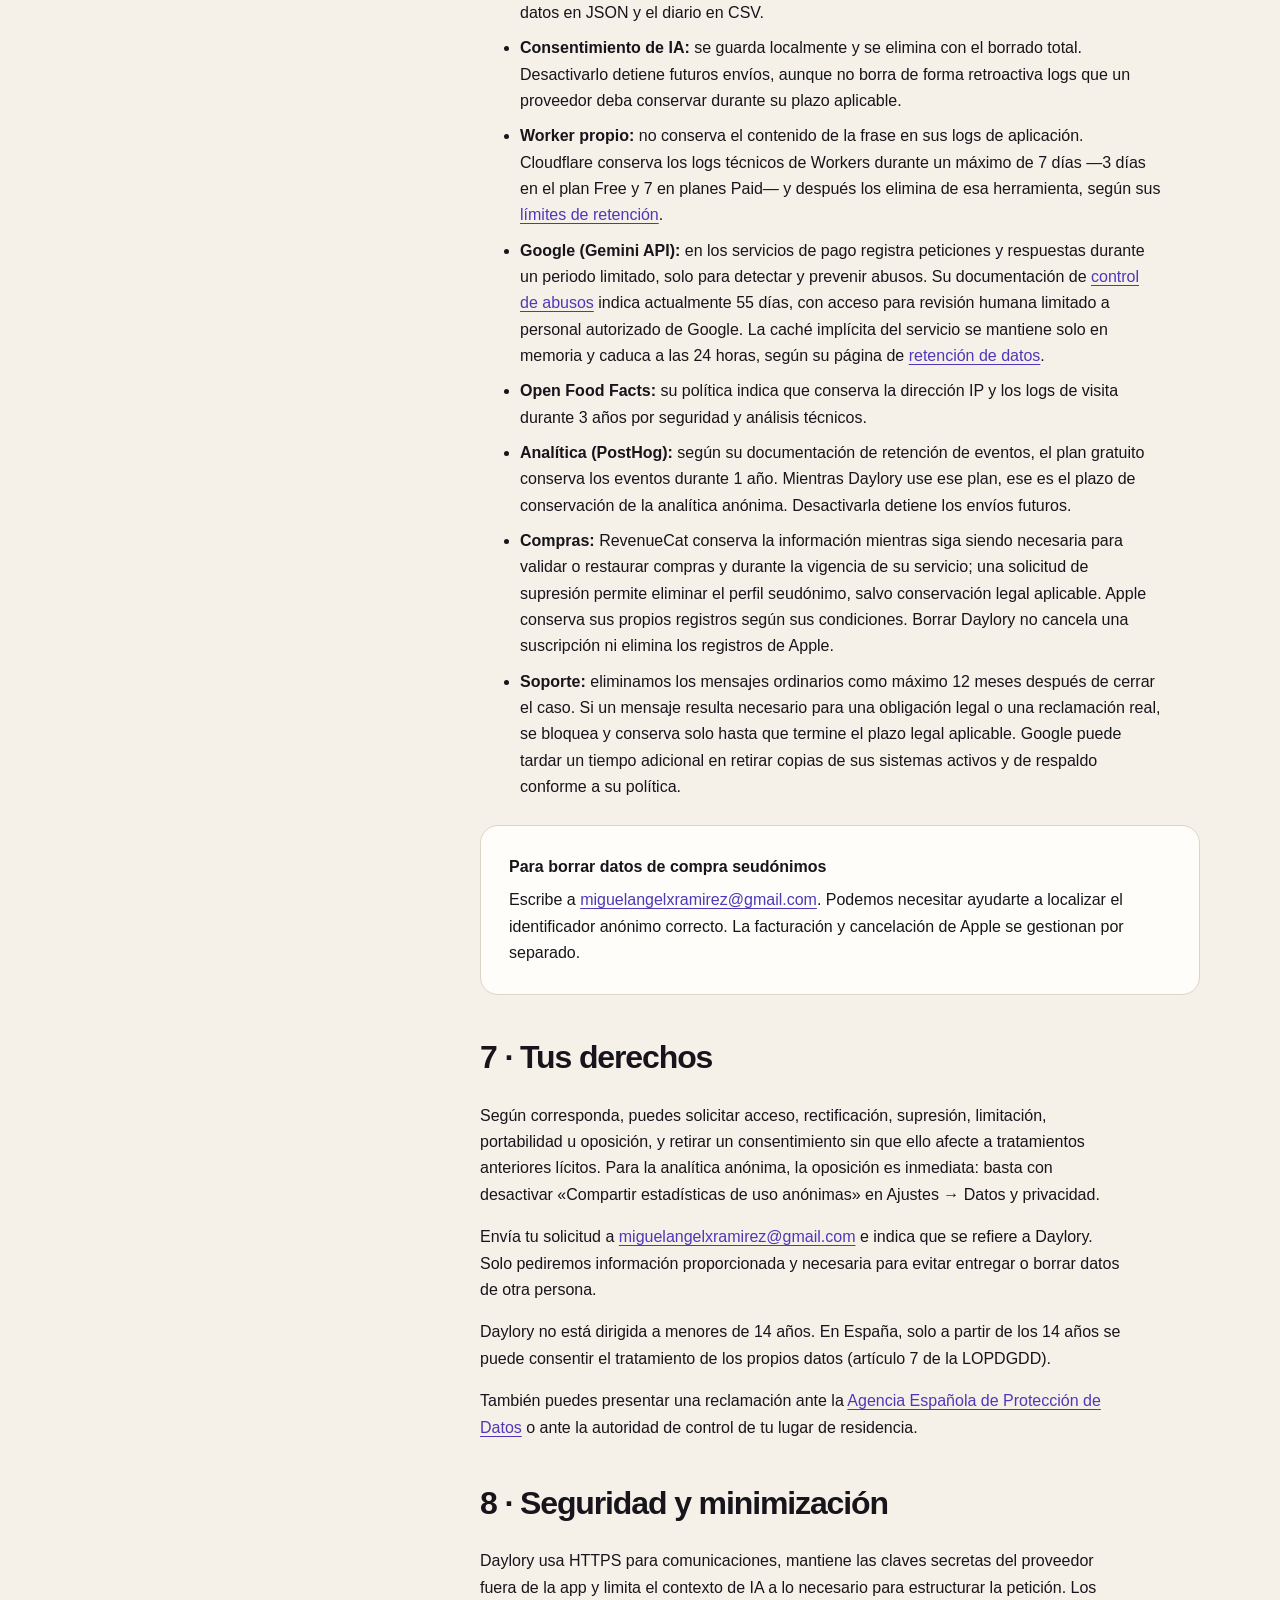
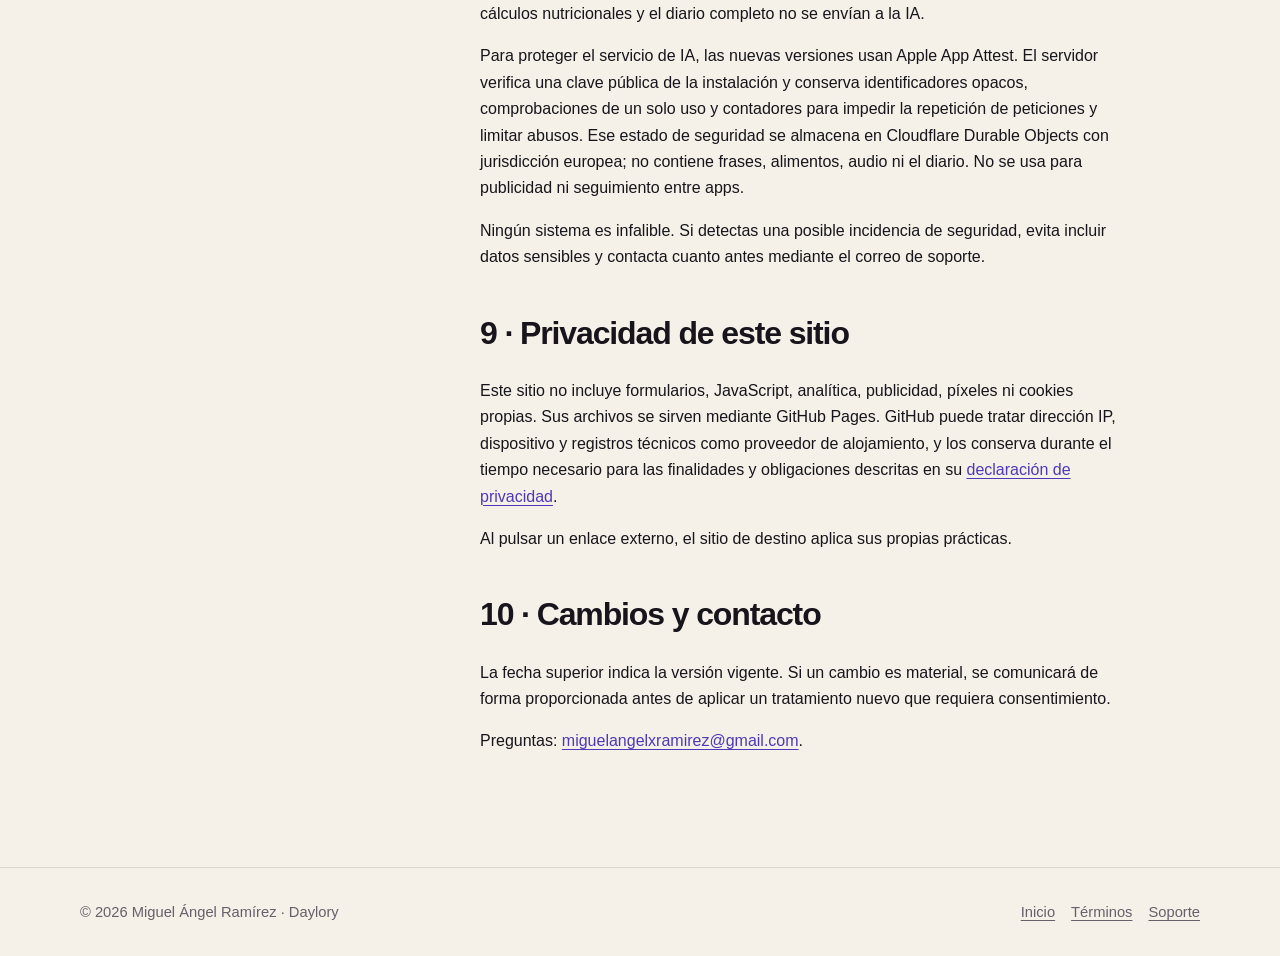
==== commit 3b6f823f: "Privacidad: precisa el modelo enviado y los hitos de apertura de la analítica - Apartado 3: el SDK e" ====
--- a/privacidad/index.html
+++ b/privacidad/index.html
@@ -98,8 +98,8 @@
             </div>
             <div class="data-item">
               <h3>Analítica anónima de uso (PostHog)</h3>
-              <p>Si mantienes activado «Compartir estadísticas de uso anónimas» (activado por defecto), la app envía a PostHog solo hitos de uso sin contenido: abrir o instalar la app; empezar, terminar o saltar el onboarding; ver el paywall; iniciar una prueba, comprar o restaurar, con el identificador del producto; registrar una comida, indicando solo el método (voz, texto, código de barras, etiqueta, búsqueda, biblioteca o receta); abrir la revisión semanal; y el resultado del dictado (éxito, cancelado o error).</p>
-              <p>Nunca se envían alimentos, cantidades, calorías, macros, peso, objetivos ni nada de lo que dictas o escribes. Se envía un identificador anónimo aleatorio generado en el dispositivo, no vinculado a tu identidad, y datos técnicos genéricos: modelo («iPhone»), versión de iOS y de la app, idioma, zona horaria, pantalla y tipo de red. No hay geolocalización, no se crean perfiles de persona ni se hace seguimiento. Ningún dato de salud va a PostHog. Puedes desactivarla en Ajustes → Datos y privacidad → «Compartir estadísticas de uso anónimas».</p>
+              <p>Si mantienes activado «Compartir estadísticas de uso anónimas» (activado por defecto), la app envía a PostHog solo hitos de uso sin contenido: abrir, cerrar, instalar o actualizar la app; empezar, terminar o saltar el onboarding; ver el paywall; iniciar una prueba, comprar o restaurar, con el identificador del producto; registrar una comida, indicando solo el método (voz, texto, código de barras, etiqueta, búsqueda, biblioteca o receta); abrir la revisión semanal; y el resultado del dictado (éxito, cancelado o error).</p>
+              <p>Nunca se envían alimentos, cantidades, calorías, macros, peso, objetivos ni nada de lo que dictas o escribes. Se envía un identificador anónimo aleatorio generado en el dispositivo, no vinculado a tu identidad, y datos técnicos genéricos: modelo de dispositivo, versión de iOS y de la app, idioma, zona horaria, pantalla y tipo de red. No hay geolocalización, no se crean perfiles de persona ni se hace seguimiento. Ningún dato de salud va a PostHog. Puedes desactivarla en Ajustes → Datos y privacidad → «Compartir estadísticas de uso anónimas».</p>
             </div>
             <div class="data-item">
               <h3>Mensajes de soporte</h3>
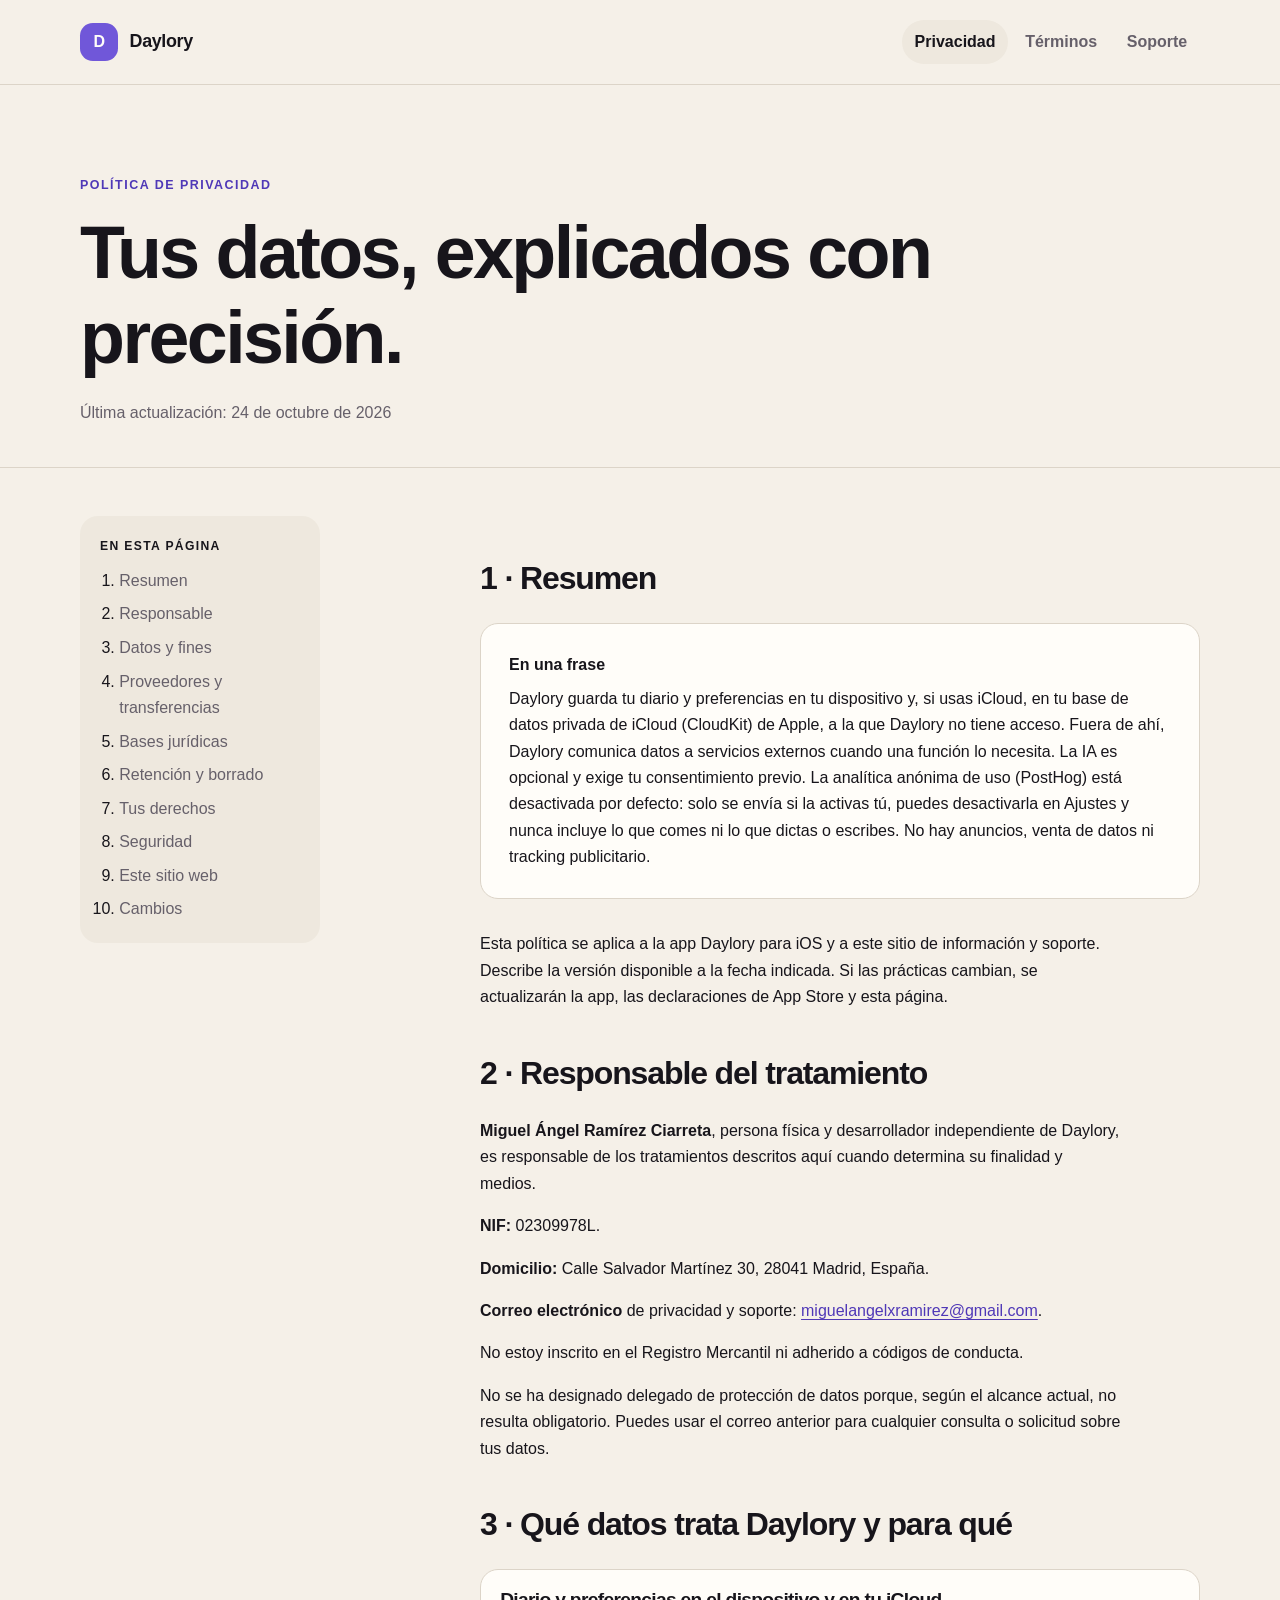
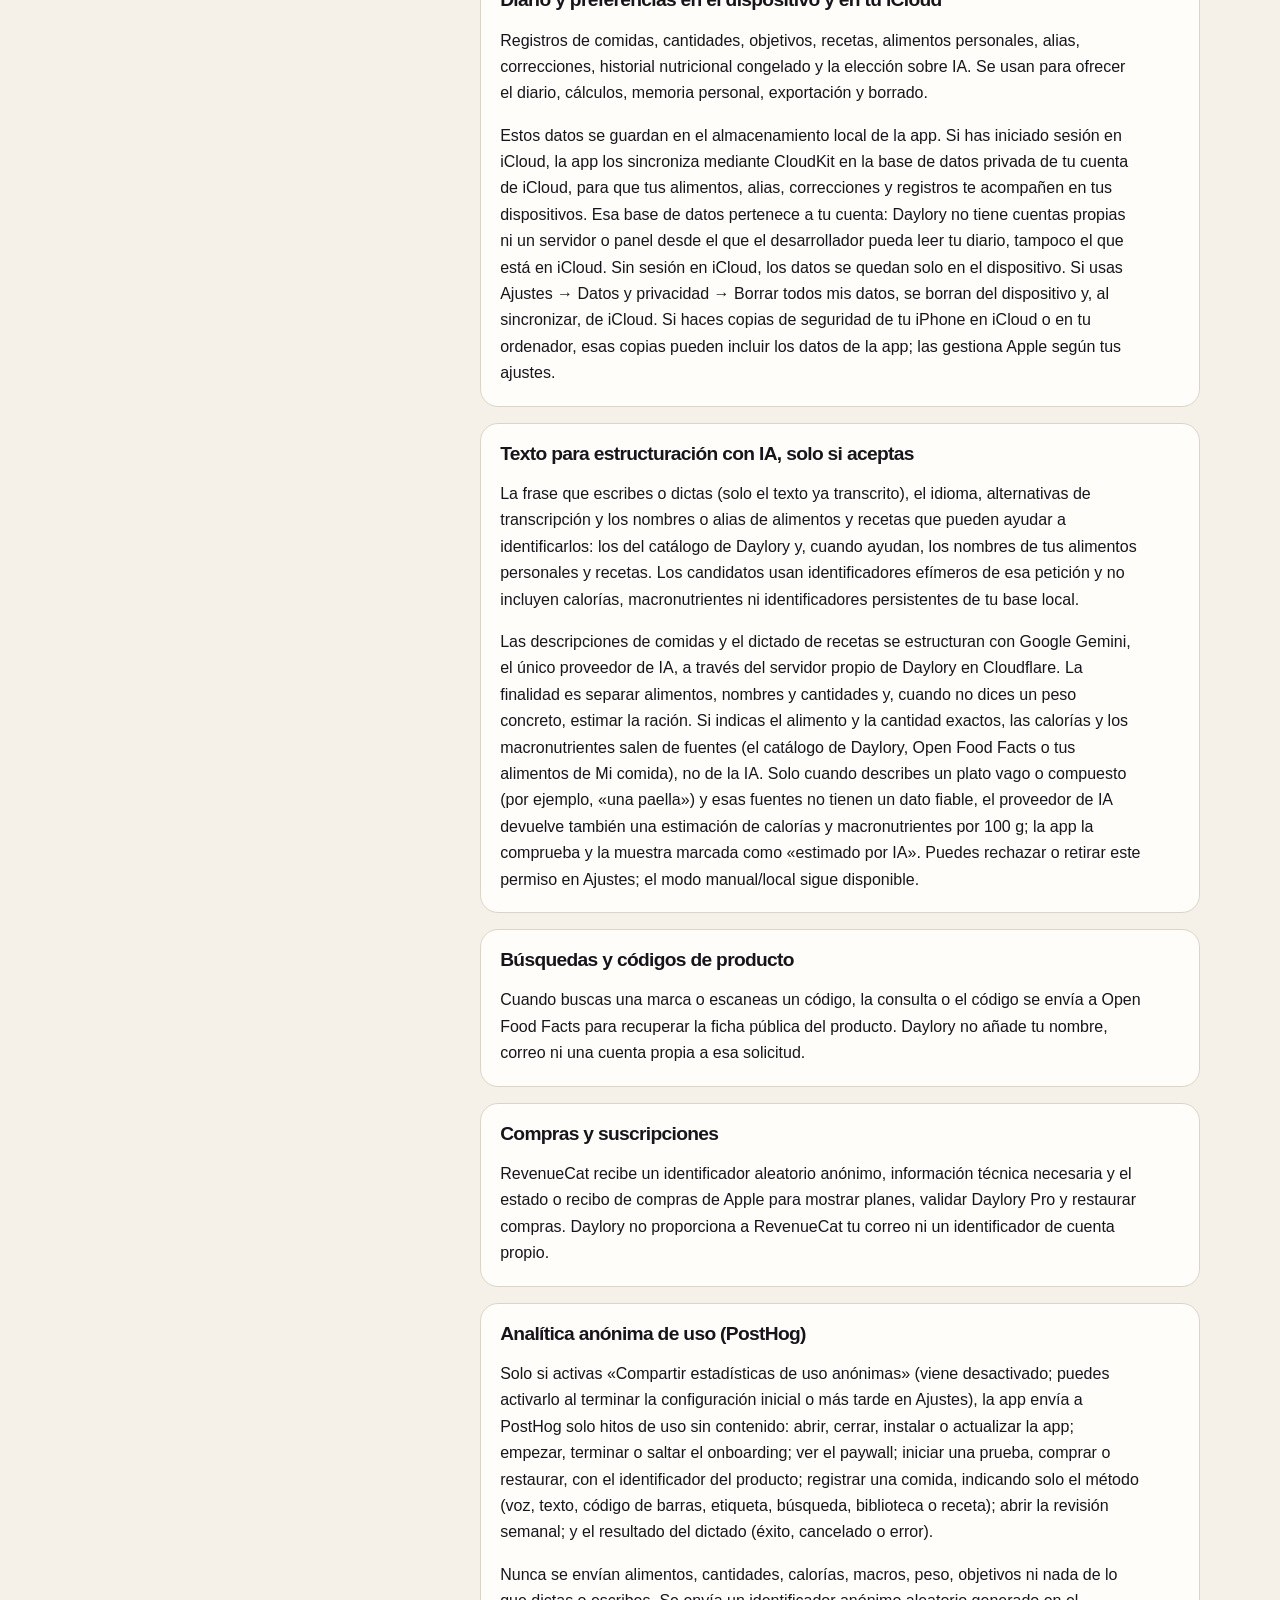
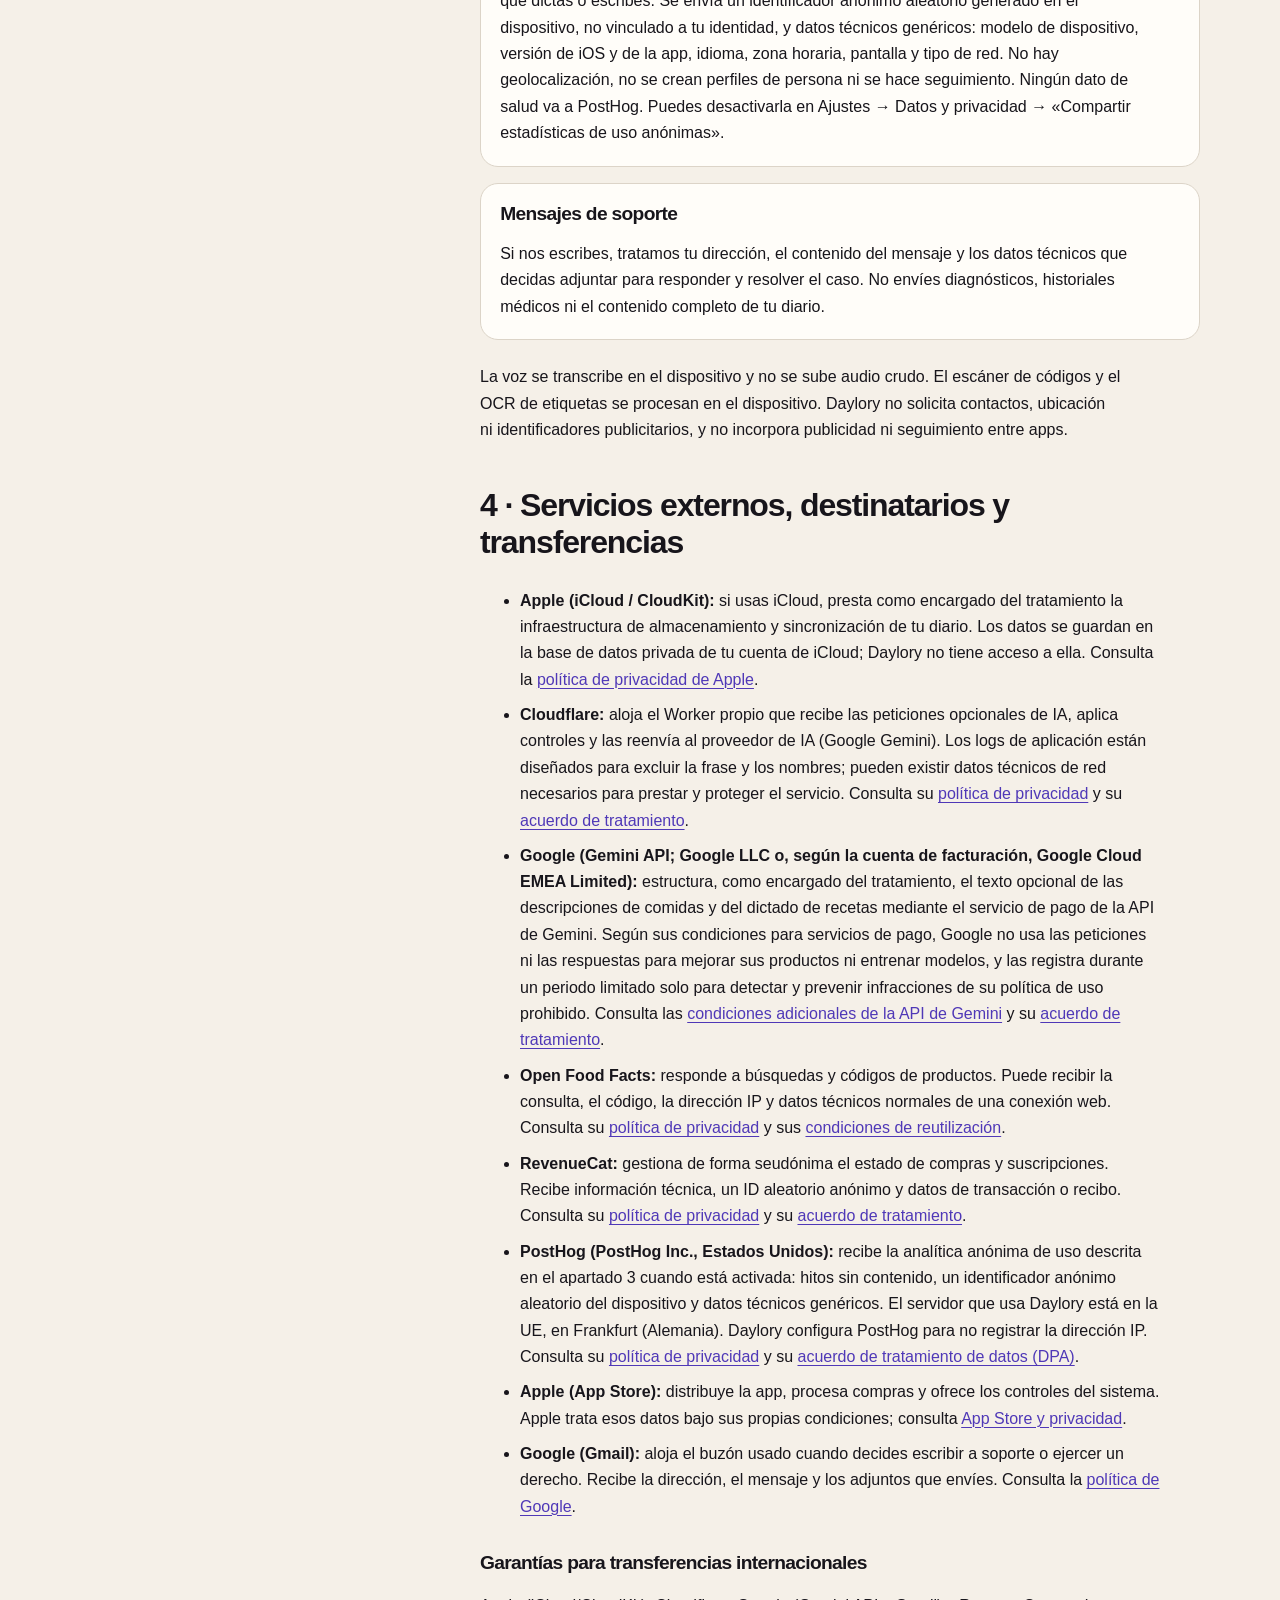
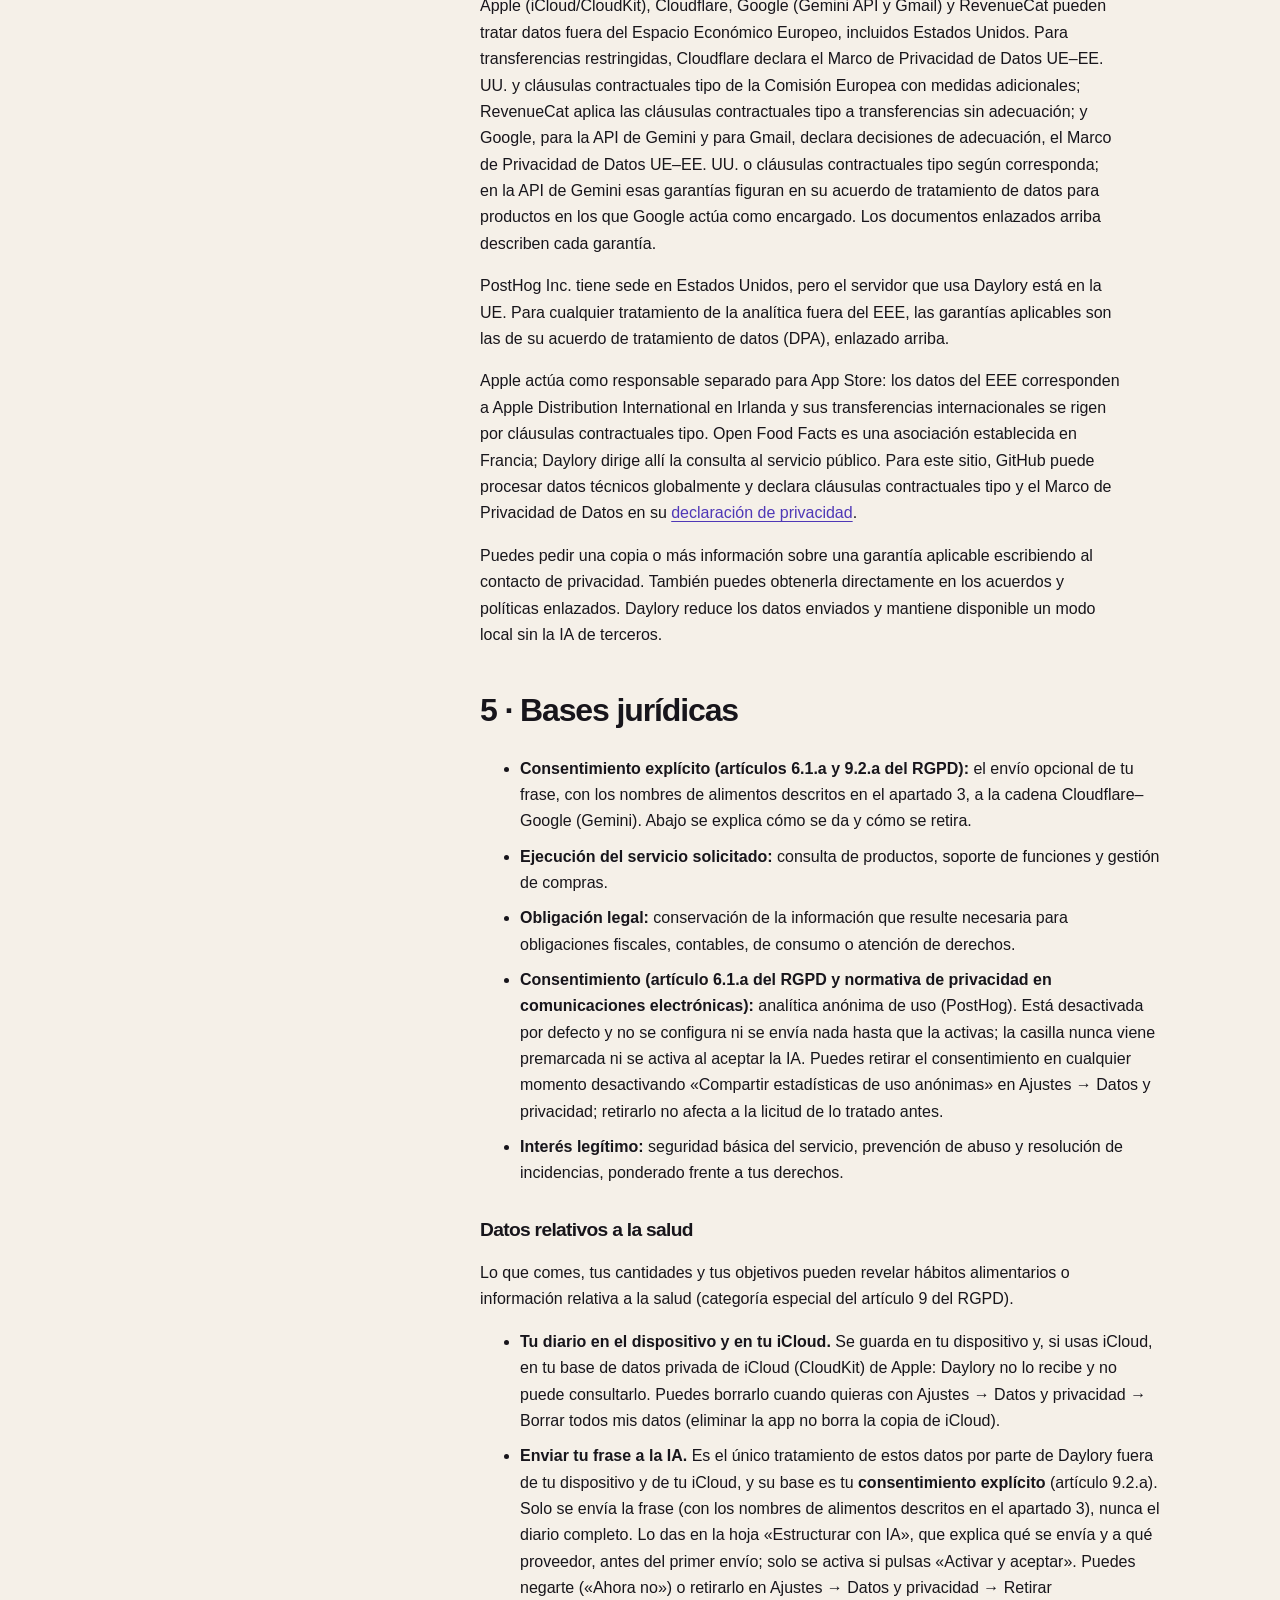
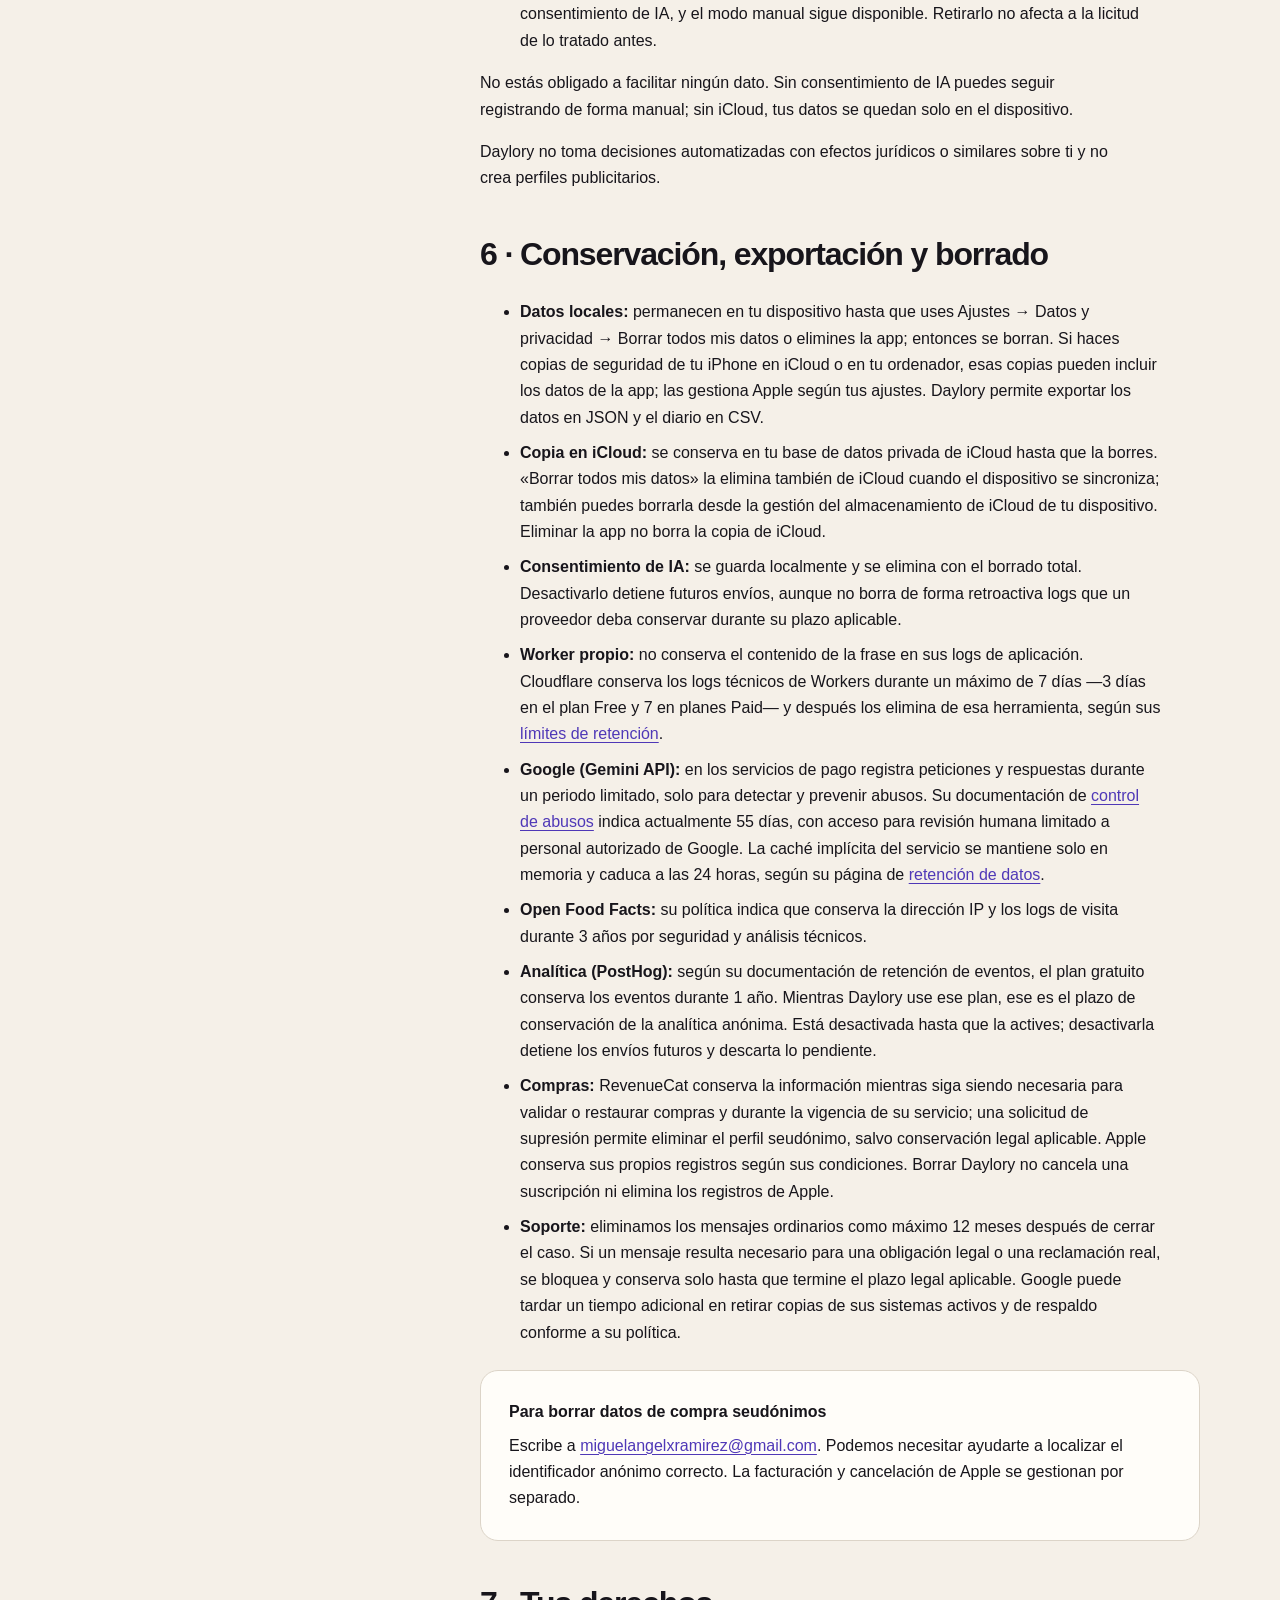
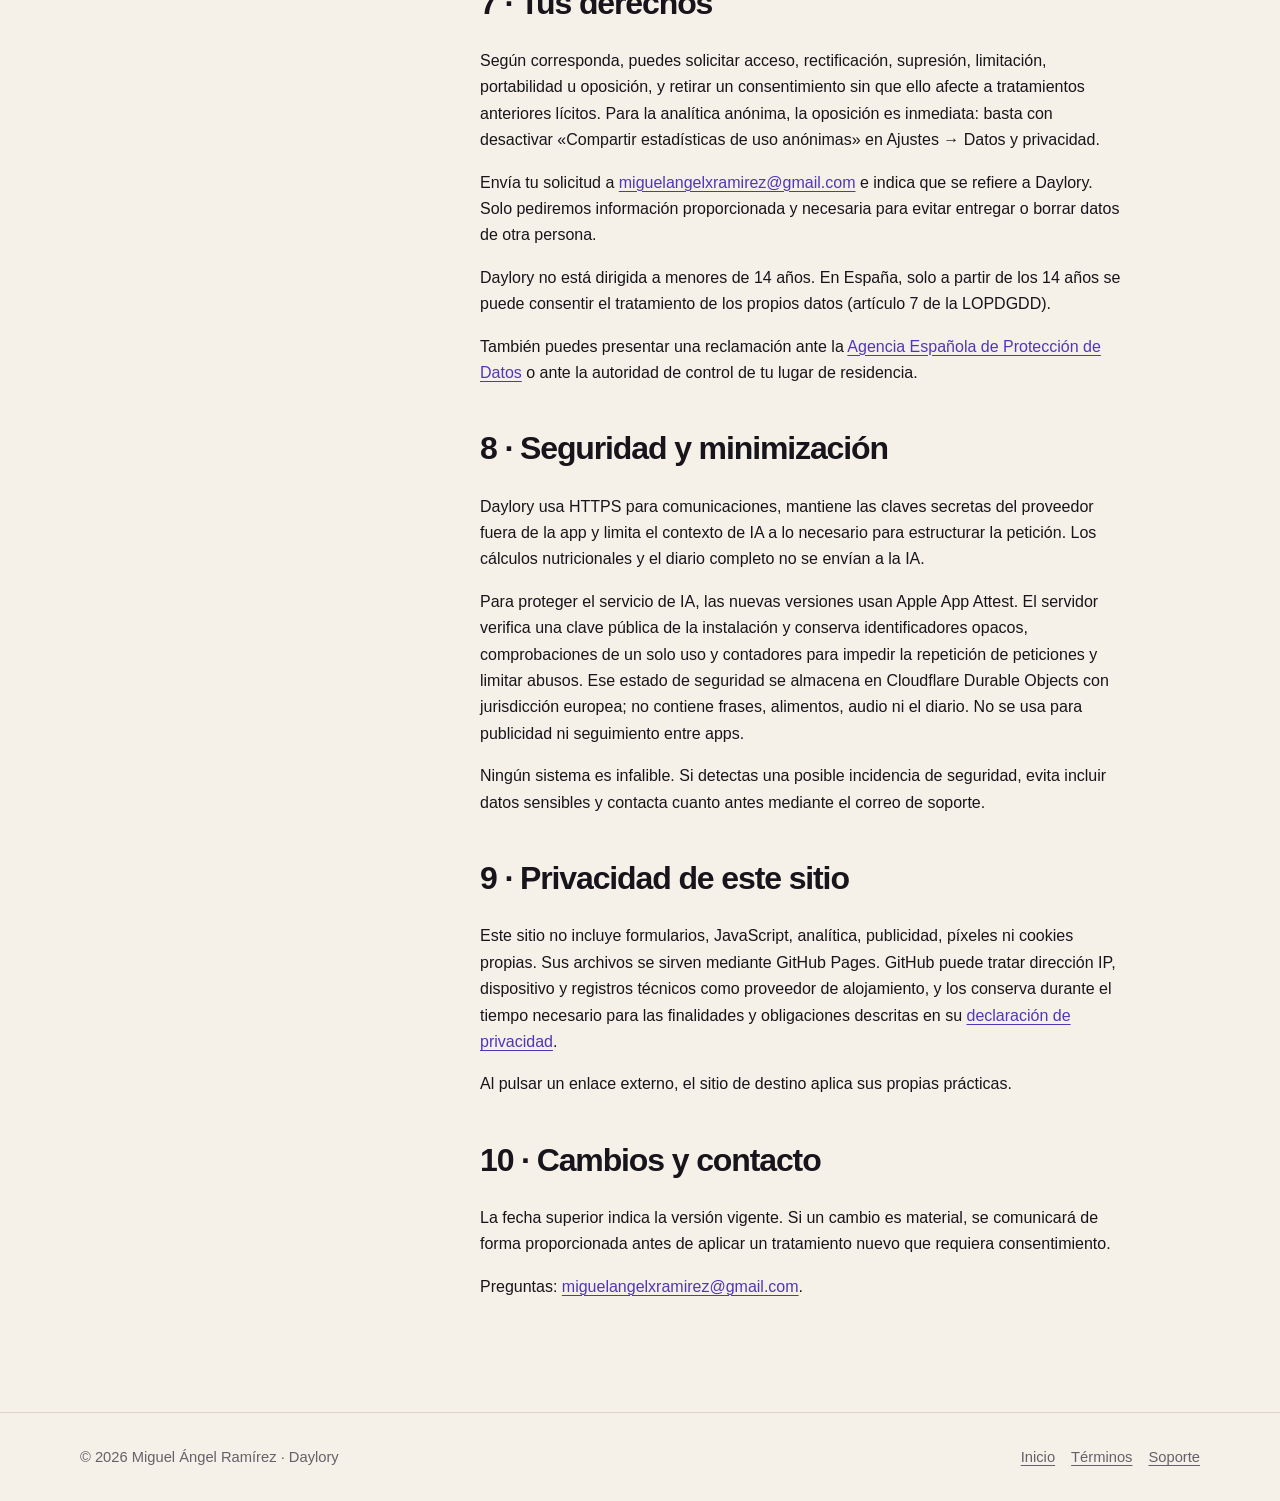
==== commit 1cb92108: "Privacy: iCloud/CloudKit sync, analytics opt-in (off by default), AI via Cloudflare Worker (24-10-20" ====
--- a/privacidad/index.html
+++ b/privacidad/index.html
@@ -34,7 +34,7 @@
       <div class="shell">
         <p class="eyebrow">Política de privacidad</p>
         <h1>Tus datos, explicados con precisión.</h1>
-        <p class="updated">Última actualización: 23 de octubre de 2026</p>
+        <p class="updated">Última actualización: 24 de octubre de 2026</p>
       </div>
     </header>
 
@@ -60,7 +60,7 @@
           <h2>1 · Resumen</h2>
           <div class="summary-box">
             <strong>En una frase</strong>
-            Daylory guarda tu diario y preferencias solo en tu dispositivo; Daylory no los recibe ni los sincroniza. Fuera del dispositivo, Daylory comunica datos a servicios externos cuando una función lo necesita y, salvo que lo desactives, envía a PostHog una analítica anónima de uso que nunca incluye lo que comes ni lo que dictas o escribes. La IA es opcional y exige tu consentimiento previo. No hay anuncios, venta de datos ni tracking publicitario.
+            Daylory guarda tu diario y preferencias en tu dispositivo y, si usas iCloud, en tu base de datos privada de iCloud (CloudKit) de Apple, a la que Daylory no tiene acceso. Fuera de ahí, Daylory comunica datos a servicios externos cuando una función lo necesita. La IA es opcional y exige tu consentimiento previo. La analítica anónima de uso (PostHog) está desactivada por defecto: solo se envía si la activas tú, puedes desactivarla en Ajustes y nunca incluye lo que comes ni lo que dictas o escribes. No hay anuncios, venta de datos ni tracking publicitario.
           </div>
           <p>Esta política se aplica a la app Daylory para iOS y a este sitio de información y soporte. Describe la versión disponible a la fecha indicada. Si las prácticas cambian, se actualizarán la app, las declaraciones de App Store y esta página.</p>
         </section>
@@ -79,9 +79,9 @@
           <h2>3 · Qué datos trata Daylory y para qué</h2>
           <div class="data-list">
             <div class="data-item">
-              <h3>Diario y preferencias en el dispositivo</h3>
+              <h3>Diario y preferencias en el dispositivo y en tu iCloud</h3>
               <p>Registros de comidas, cantidades, objetivos, recetas, alimentos personales, alias, correcciones, historial nutricional congelado y la elección sobre IA. Se usan para ofrecer el diario, cálculos, memoria personal, exportación y borrado.</p>
-              <p>Estos datos se guardan solo en el almacenamiento local de la app, en tu dispositivo. Daylory no los recibe ni los sincroniza con ningún servidor ni con otros dispositivos, y no tiene cuentas propias ni un servidor desde el que el desarrollador pueda leer tu diario. Si eliminas la app o usas Ajustes → Datos y privacidad → Borrar todos mis datos, se borran del dispositivo. Si haces copias de seguridad de tu iPhone en iCloud o en tu ordenador, esas copias pueden incluir los datos de la app; las gestiona Apple según tus ajustes.</p>
+              <p>Estos datos se guardan en el almacenamiento local de la app. Si has iniciado sesión en iCloud, la app los sincroniza mediante CloudKit en la base de datos privada de tu cuenta de iCloud, para que tus alimentos, alias, correcciones y registros te acompañen en tus dispositivos. Esa base de datos pertenece a tu cuenta: Daylory no tiene cuentas propias ni un servidor o panel desde el que el desarrollador pueda leer tu diario, tampoco el que está en iCloud. Sin sesión en iCloud, los datos se quedan solo en el dispositivo. Si usas Ajustes → Datos y privacidad → Borrar todos mis datos, se borran del dispositivo y, al sincronizar, de iCloud. Si haces copias de seguridad de tu iPhone en iCloud o en tu ordenador, esas copias pueden incluir los datos de la app; las gestiona Apple según tus ajustes.</p>
             </div>
             <div class="data-item">
               <h3>Texto para estructuración con IA, solo si aceptas</h3>
@@ -98,7 +98,7 @@
             </div>
             <div class="data-item">
               <h3>Analítica anónima de uso (PostHog)</h3>
-              <p>Si mantienes activado «Compartir estadísticas de uso anónimas» (activado por defecto), la app envía a PostHog solo hitos de uso sin contenido: abrir, cerrar, instalar o actualizar la app; empezar, terminar o saltar el onboarding; ver el paywall; iniciar una prueba, comprar o restaurar, con el identificador del producto; registrar una comida, indicando solo el método (voz, texto, código de barras, etiqueta, búsqueda, biblioteca o receta); abrir la revisión semanal; y el resultado del dictado (éxito, cancelado o error).</p>
+              <p>Solo si activas «Compartir estadísticas de uso anónimas» (viene desactivado; puedes activarlo al terminar la configuración inicial o más tarde en Ajustes), la app envía a PostHog solo hitos de uso sin contenido: abrir, cerrar, instalar o actualizar la app; empezar, terminar o saltar el onboarding; ver el paywall; iniciar una prueba, comprar o restaurar, con el identificador del producto; registrar una comida, indicando solo el método (voz, texto, código de barras, etiqueta, búsqueda, biblioteca o receta); abrir la revisión semanal; y el resultado del dictado (éxito, cancelado o error).</p>
               <p>Nunca se envían alimentos, cantidades, calorías, macros, peso, objetivos ni nada de lo que dictas o escribes. Se envía un identificador anónimo aleatorio generado en el dispositivo, no vinculado a tu identidad, y datos técnicos genéricos: modelo de dispositivo, versión de iOS y de la app, idioma, zona horaria, pantalla y tipo de red. No hay geolocalización, no se crean perfiles de persona ni se hace seguimiento. Ningún dato de salud va a PostHog. Puedes desactivarla en Ajustes → Datos y privacidad → «Compartir estadísticas de uso anónimas».</p>
             </div>
             <div class="data-item">
@@ -112,6 +112,7 @@
         <section id="proveedores">
           <h2>4 · Servicios externos, destinatarios y transferencias</h2>
           <ul>
+            <li><strong>Apple (iCloud / CloudKit):</strong> si usas iCloud, presta como encargado del tratamiento la infraestructura de almacenamiento y sincronización de tu diario. Los datos se guardan en la base de datos privada de tu cuenta de iCloud; Daylory no tiene acceso a ella. Consulta la <a href="https://www.apple.com/es/legal/privacy/es/" rel="noreferrer">política de privacidad de Apple</a>.</li>
             <li><strong>Cloudflare:</strong> aloja el Worker propio que recibe las peticiones opcionales de IA, aplica controles y las reenvía al proveedor de IA (Google Gemini). Los logs de aplicación están diseñados para excluir la frase y los nombres; pueden existir datos técnicos de red necesarios para prestar y proteger el servicio. Consulta su <a href="https://www.cloudflare.com/privacypolicy/" rel="noreferrer">política de privacidad</a> y su <a href="https://www.cloudflare.com/en-gb/cloudflare-customer-dpa/" rel="noreferrer">acuerdo de tratamiento</a>.</li>
             <li><strong>Google (Gemini API; Google LLC o, según la cuenta de facturación, Google Cloud EMEA Limited):</strong> estructura, como encargado del tratamiento, el texto opcional de las descripciones de comidas y del dictado de recetas mediante el servicio de pago de la API de Gemini. Según sus condiciones para servicios de pago, Google no usa las peticiones ni las respuestas para mejorar sus productos ni entrenar modelos, y las registra durante un periodo limitado solo para detectar y prevenir infracciones de su política de uso prohibido. Consulta las <a href="https://ai.google.dev/gemini-api/terms" rel="noreferrer">condiciones adicionales de la API de Gemini</a> y su <a href="https://business.safety.google/processorterms/" rel="noreferrer">acuerdo de tratamiento</a>.</li>
             <li><strong>Open Food Facts:</strong> responde a búsquedas y códigos de productos. Puede recibir la consulta, el código, la dirección IP y datos técnicos normales de una conexión web. Consulta su <a href="https://world.openfoodfacts.org/privacy" rel="noreferrer">política de privacidad</a> y sus <a href="https://world.openfoodfacts.org/terms-of-use" rel="noreferrer">condiciones de reutilización</a>.</li>
@@ -121,7 +122,7 @@
             <li><strong>Google (Gmail):</strong> aloja el buzón usado cuando decides escribir a soporte o ejercer un derecho. Recibe la dirección, el mensaje y los adjuntos que envíes. Consulta la <a href="https://policies.google.com/privacy" rel="noreferrer">política de Google</a>.</li>
           </ul>
           <h3>Garantías para transferencias internacionales</h3>
-          <p>Cloudflare, Google (Gemini API y Gmail) y RevenueCat pueden tratar datos fuera del Espacio Económico Europeo, incluidos Estados Unidos. Para transferencias restringidas, Cloudflare declara el Marco de Privacidad de Datos UE–EE. UU. y cláusulas contractuales tipo de la Comisión Europea con medidas adicionales; RevenueCat aplica las cláusulas contractuales tipo a transferencias sin adecuación; y Google, para la API de Gemini y para Gmail, declara decisiones de adecuación, el Marco de Privacidad de Datos UE–EE. UU. o cláusulas contractuales tipo según corresponda; en la API de Gemini esas garantías figuran en su acuerdo de tratamiento de datos para productos en los que Google actúa como encargado. Los documentos enlazados arriba describen cada garantía.</p>
+          <p>Apple (iCloud/CloudKit), Cloudflare, Google (Gemini API y Gmail) y RevenueCat pueden tratar datos fuera del Espacio Económico Europeo, incluidos Estados Unidos. Para transferencias restringidas, Cloudflare declara el Marco de Privacidad de Datos UE–EE. UU. y cláusulas contractuales tipo de la Comisión Europea con medidas adicionales; RevenueCat aplica las cláusulas contractuales tipo a transferencias sin adecuación; y Google, para la API de Gemini y para Gmail, declara decisiones de adecuación, el Marco de Privacidad de Datos UE–EE. UU. o cláusulas contractuales tipo según corresponda; en la API de Gemini esas garantías figuran en su acuerdo de tratamiento de datos para productos en los que Google actúa como encargado. Los documentos enlazados arriba describen cada garantía.</p>
           <p>PostHog Inc. tiene sede en Estados Unidos, pero el servidor que usa Daylory está en la UE. Para cualquier tratamiento de la analítica fuera del EEE, las garantías aplicables son las de su acuerdo de tratamiento de datos (DPA), enlazado arriba.</p>
           <p>Apple actúa como responsable separado para App Store: los datos del EEE corresponden a Apple Distribution International en Irlanda y sus transferencias internacionales se rigen por cláusulas contractuales tipo. Open Food Facts es una asociación establecida en Francia; Daylory dirige allí la consulta al servicio público. Para este sitio, GitHub puede procesar datos técnicos globalmente y declara cláusulas contractuales tipo y el Marco de Privacidad de Datos en su <a href="https://docs.github.com/es/site-policy/privacy-policies/github-general-privacy-statement" rel="noreferrer">declaración de privacidad</a>.</p>
           <p>Puedes pedir una copia o más información sobre una garantía aplicable escribiendo al contacto de privacidad. También puedes obtenerla directamente en los acuerdos y políticas enlazados. Daylory reduce los datos enviados y mantiene disponible un modo local sin la IA de terceros.</p>
@@ -133,28 +134,29 @@
             <li><strong>Consentimiento explícito (artículos 6.1.a y 9.2.a del RGPD):</strong> el envío opcional de tu frase, con los nombres de alimentos descritos en el apartado 3, a la cadena Cloudflare–Google (Gemini). Abajo se explica cómo se da y cómo se retira.</li>
             <li><strong>Ejecución del servicio solicitado:</strong> consulta de productos, soporte de funciones y gestión de compras.</li>
             <li><strong>Obligación legal:</strong> conservación de la información que resulte necesaria para obligaciones fiscales, contables, de consumo o atención de derechos.</li>
-            <li><strong>Interés legítimo (artículo 6.1.f del RGPD):</strong> analítica anónima de uso para entender qué partes de la app se usan y mejorarla, sin contenido de tu diario. Puedes oponerte en cualquier momento desactivando «Compartir estadísticas de uso anónimas» en Ajustes → Datos y privacidad.</li>
+            <li><strong>Consentimiento (artículo 6.1.a del RGPD y normativa de privacidad en comunicaciones electrónicas):</strong> analítica anónima de uso (PostHog). Está desactivada por defecto y no se configura ni se envía nada hasta que la activas; la casilla nunca viene premarcada ni se activa al aceptar la IA. Puedes retirar el consentimiento en cualquier momento desactivando «Compartir estadísticas de uso anónimas» en Ajustes → Datos y privacidad; retirarlo no afecta a la licitud de lo tratado antes.</li>
             <li><strong>Interés legítimo:</strong> seguridad básica del servicio, prevención de abuso y resolución de incidencias, ponderado frente a tus derechos.</li>
           </ul>
           <h3>Datos relativos a la salud</h3>
           <p>Lo que comes, tus cantidades y tus objetivos pueden revelar hábitos alimentarios o información relativa a la salud (categoría especial del artículo 9 del RGPD).</p>
           <ul>
-            <li><strong>Tu diario en el dispositivo.</strong> Se guarda solo en tu dispositivo y no sale de él: Daylory no lo recibe, no lo sincroniza y no puede consultarlo. Puedes borrarlo cuando quieras con Ajustes → Datos y privacidad → Borrar todos mis datos o eliminando la app.</li>
-            <li><strong>Enviar tu frase a la IA.</strong> Es el único tratamiento de estos datos fuera del dispositivo, y su base es tu <strong>consentimiento explícito</strong> (artículo 9.2.a). Solo se envía la frase (con los nombres de alimentos descritos en el apartado 3), nunca el diario completo. Lo das en la hoja «Estructurar con IA», que explica qué se envía y a qué proveedor, antes del primer envío; solo se activa si pulsas «Activar y aceptar». Puedes negarte («Ahora no») o retirarlo en Ajustes → Datos y privacidad → Retirar consentimiento de IA, y el modo manual sigue disponible. Retirarlo no afecta a la licitud de lo tratado antes.</li>
-          </ul>
-          <p>No estás obligado a facilitar ningún dato. Sin consentimiento de IA puedes seguir registrando de forma manual.</p>
+            <li><strong>Tu diario en el dispositivo y en tu iCloud.</strong> Se guarda en tu dispositivo y, si usas iCloud, en tu base de datos privada de iCloud (CloudKit) de Apple: Daylory no lo recibe y no puede consultarlo. Puedes borrarlo cuando quieras con Ajustes → Datos y privacidad → Borrar todos mis datos (eliminar la app no borra la copia de iCloud).</li>
+            <li><strong>Enviar tu frase a la IA.</strong> Es el único tratamiento de estos datos por parte de Daylory fuera de tu dispositivo y de tu iCloud, y su base es tu <strong>consentimiento explícito</strong> (artículo 9.2.a). Solo se envía la frase (con los nombres de alimentos descritos en el apartado 3), nunca el diario completo. Lo das en la hoja «Estructurar con IA», que explica qué se envía y a qué proveedor, antes del primer envío; solo se activa si pulsas «Activar y aceptar». Puedes negarte («Ahora no») o retirarlo en Ajustes → Datos y privacidad → Retirar consentimiento de IA, y el modo manual sigue disponible. Retirarlo no afecta a la licitud de lo tratado antes.</li>
+          </ul>
+          <p>No estás obligado a facilitar ningún dato. Sin consentimiento de IA puedes seguir registrando de forma manual; sin iCloud, tus datos se quedan solo en el dispositivo.</p>
           <p>Daylory no toma decisiones automatizadas con efectos jurídicos o similares sobre ti y no crea perfiles publicitarios.</p>
         </section>
 
         <section id="retencion">
           <h2>6 · Conservación, exportación y borrado</h2>
           <ul>
-            <li><strong>Datos locales:</strong> permanecen solo en tu dispositivo hasta que uses Ajustes → Datos y privacidad → Borrar todos mis datos o elimines la app; entonces se borran. Si haces copias de seguridad de tu iPhone en iCloud o en tu ordenador, esas copias pueden incluir los datos de la app; las gestiona Apple según tus ajustes. Daylory permite exportar los datos en JSON y el diario en CSV.</li>
+            <li><strong>Datos locales:</strong> permanecen en tu dispositivo hasta que uses Ajustes → Datos y privacidad → Borrar todos mis datos o elimines la app; entonces se borran. Si haces copias de seguridad de tu iPhone en iCloud o en tu ordenador, esas copias pueden incluir los datos de la app; las gestiona Apple según tus ajustes. Daylory permite exportar los datos en JSON y el diario en CSV.</li>
+            <li><strong>Copia en iCloud:</strong> se conserva en tu base de datos privada de iCloud hasta que la borres. «Borrar todos mis datos» la elimina también de iCloud cuando el dispositivo se sincroniza; también puedes borrarla desde la gestión del almacenamiento de iCloud de tu dispositivo. Eliminar la app no borra la copia de iCloud.</li>
             <li><strong>Consentimiento de IA:</strong> se guarda localmente y se elimina con el borrado total. Desactivarlo detiene futuros envíos, aunque no borra de forma retroactiva logs que un proveedor deba conservar durante su plazo aplicable.</li>
             <li><strong>Worker propio:</strong> no conserva el contenido de la frase en sus logs de aplicación. Cloudflare conserva los logs técnicos de Workers durante un máximo de 7 días —3 días en el plan Free y 7 en planes Paid— y después los elimina de esa herramienta, según sus <a href="https://developers.cloudflare.com/workers/observability/logs/workers-logs/" rel="noreferrer">límites de retención</a>.</li>
             <li><strong>Google (Gemini API):</strong> en los servicios de pago registra peticiones y respuestas durante un periodo limitado, solo para detectar y prevenir abusos. Su documentación de <a href="https://ai.google.dev/gemini-api/docs/usage-policies" rel="noreferrer">control de abusos</a> indica actualmente 55 días, con acceso para revisión humana limitado a personal autorizado de Google. La caché implícita del servicio se mantiene solo en memoria y caduca a las 24 horas, según su página de <a href="https://ai.google.dev/gemini-api/docs/zdr" rel="noreferrer">retención de datos</a>.</li>
             <li><strong>Open Food Facts:</strong> su política indica que conserva la dirección IP y los logs de visita durante 3 años por seguridad y análisis técnicos.</li>
-            <li><strong>Analítica (PostHog):</strong> según su documentación de retención de eventos, el plan gratuito conserva los eventos durante 1 año. Mientras Daylory use ese plan, ese es el plazo de conservación de la analítica anónima. Desactivarla detiene los envíos futuros.</li>
+            <li><strong>Analítica (PostHog):</strong> según su documentación de retención de eventos, el plan gratuito conserva los eventos durante 1 año. Mientras Daylory use ese plan, ese es el plazo de conservación de la analítica anónima. Está desactivada hasta que la actives; desactivarla detiene los envíos futuros y descarta lo pendiente.</li>
             <li><strong>Compras:</strong> RevenueCat conserva la información mientras siga siendo necesaria para validar o restaurar compras y durante la vigencia de su servicio; una solicitud de supresión permite eliminar el perfil seudónimo, salvo conservación legal aplicable. Apple conserva sus propios registros según sus condiciones. Borrar Daylory no cancela una suscripción ni elimina los registros de Apple.</li>
             <li><strong>Soporte:</strong> eliminamos los mensajes ordinarios como máximo 12 meses después de cerrar el caso. Si un mensaje resulta necesario para una obligación legal o una reclamación real, se bloquea y conserva solo hasta que termine el plazo legal aplicable. Google puede tardar un tiempo adicional en retirar copias de sus sistemas activos y de respaldo conforme a su política.</li>
           </ul>
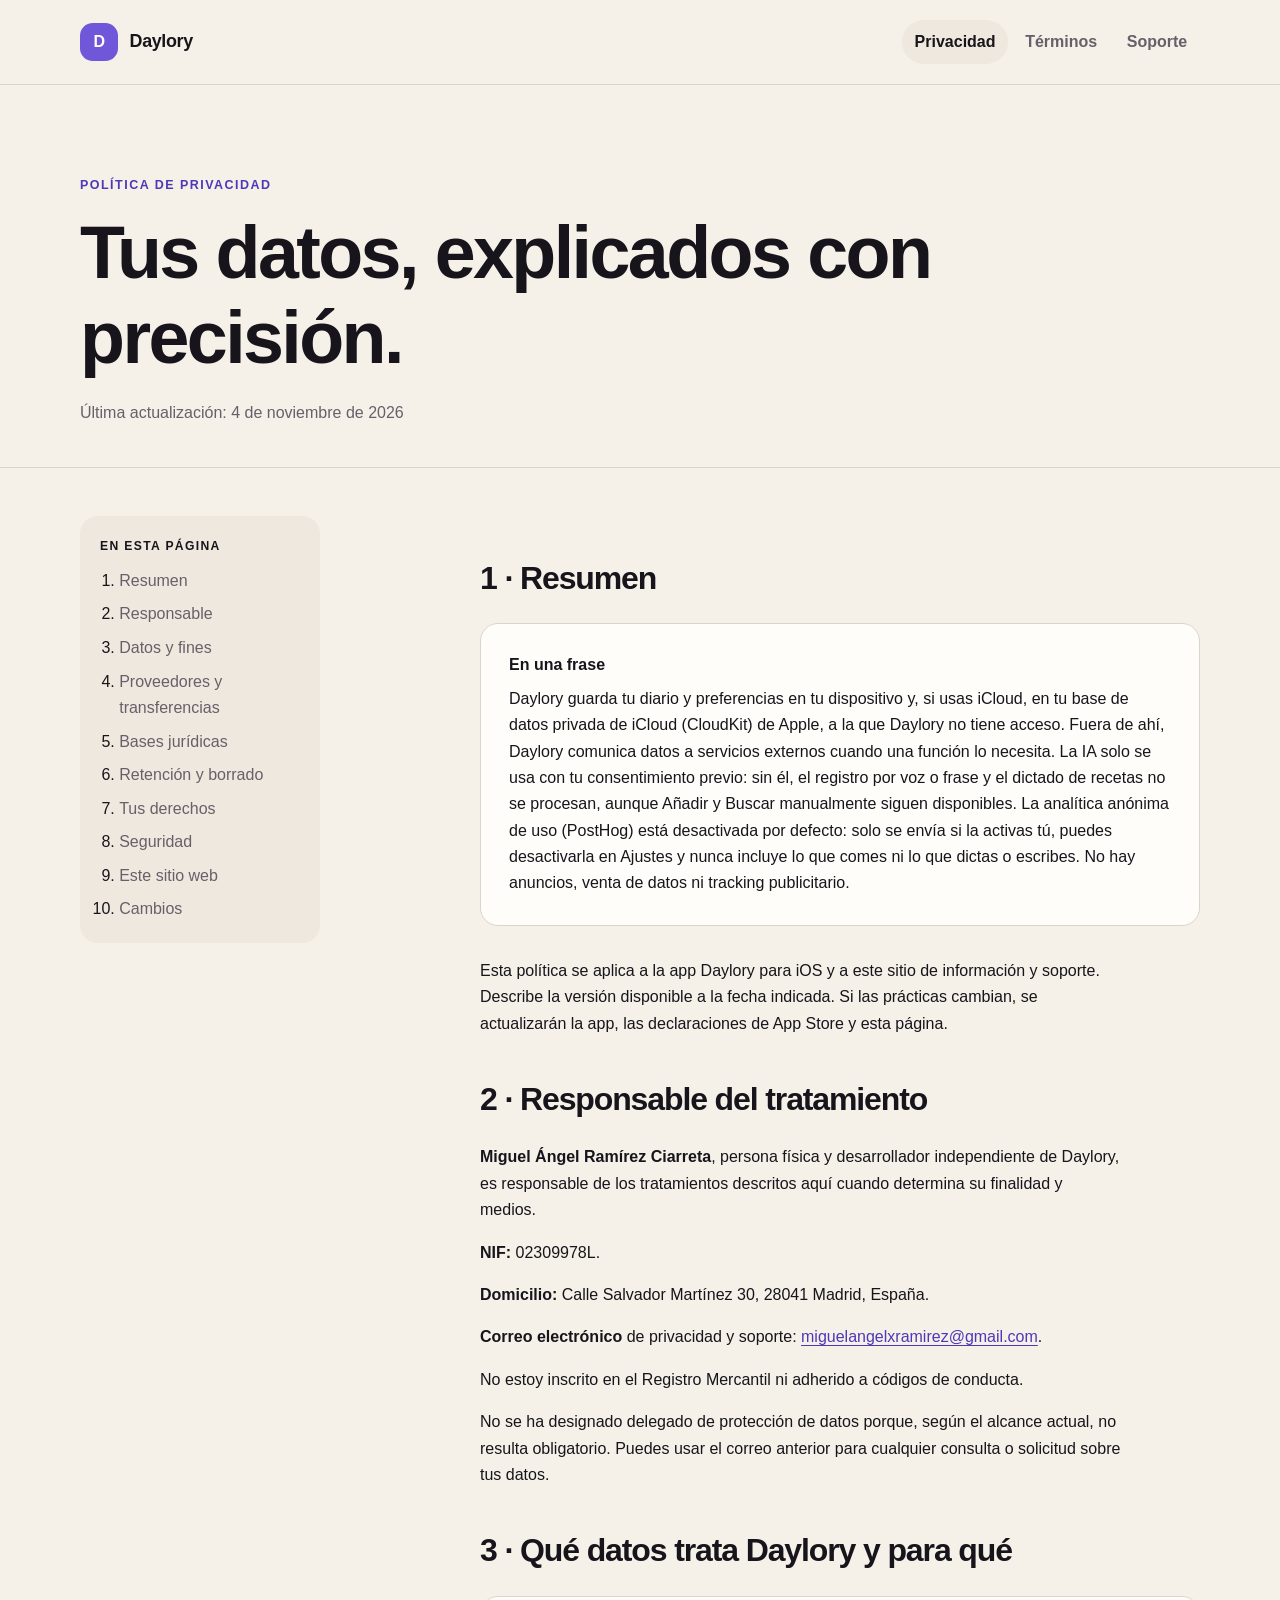
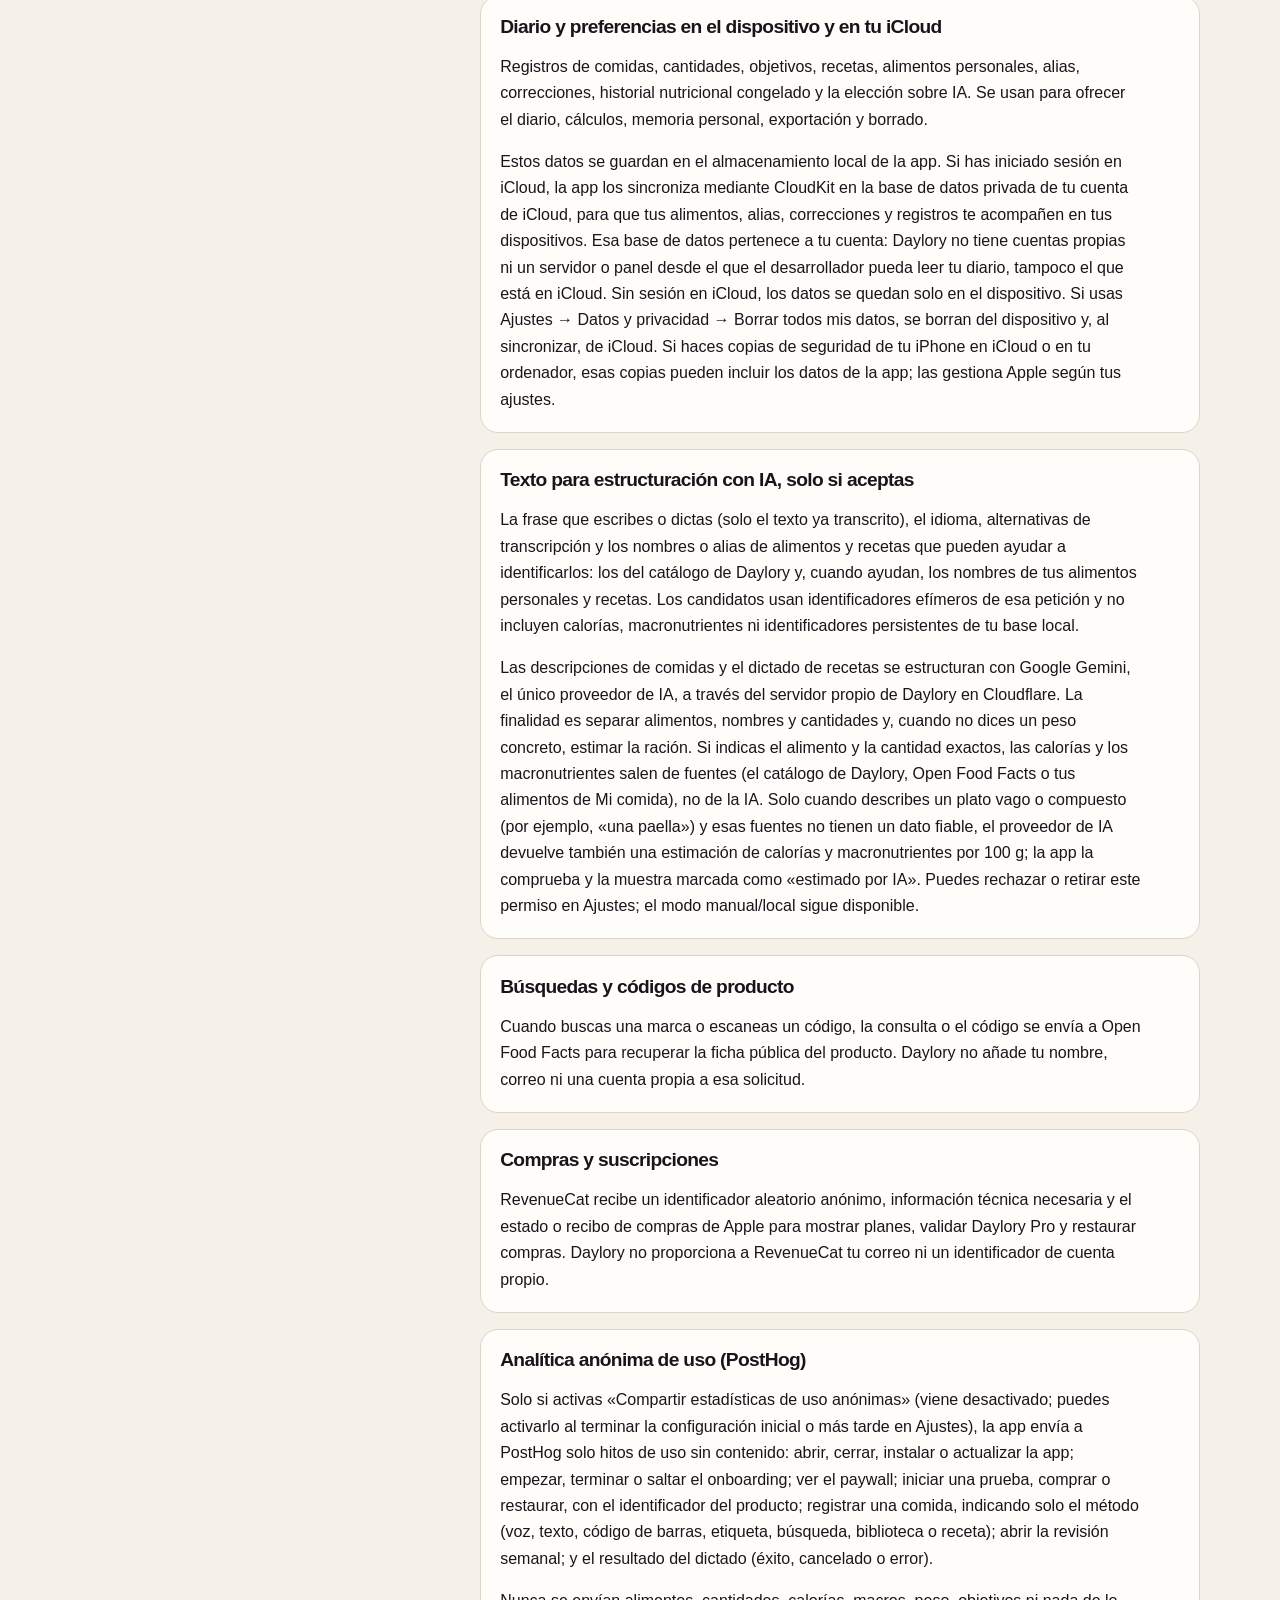
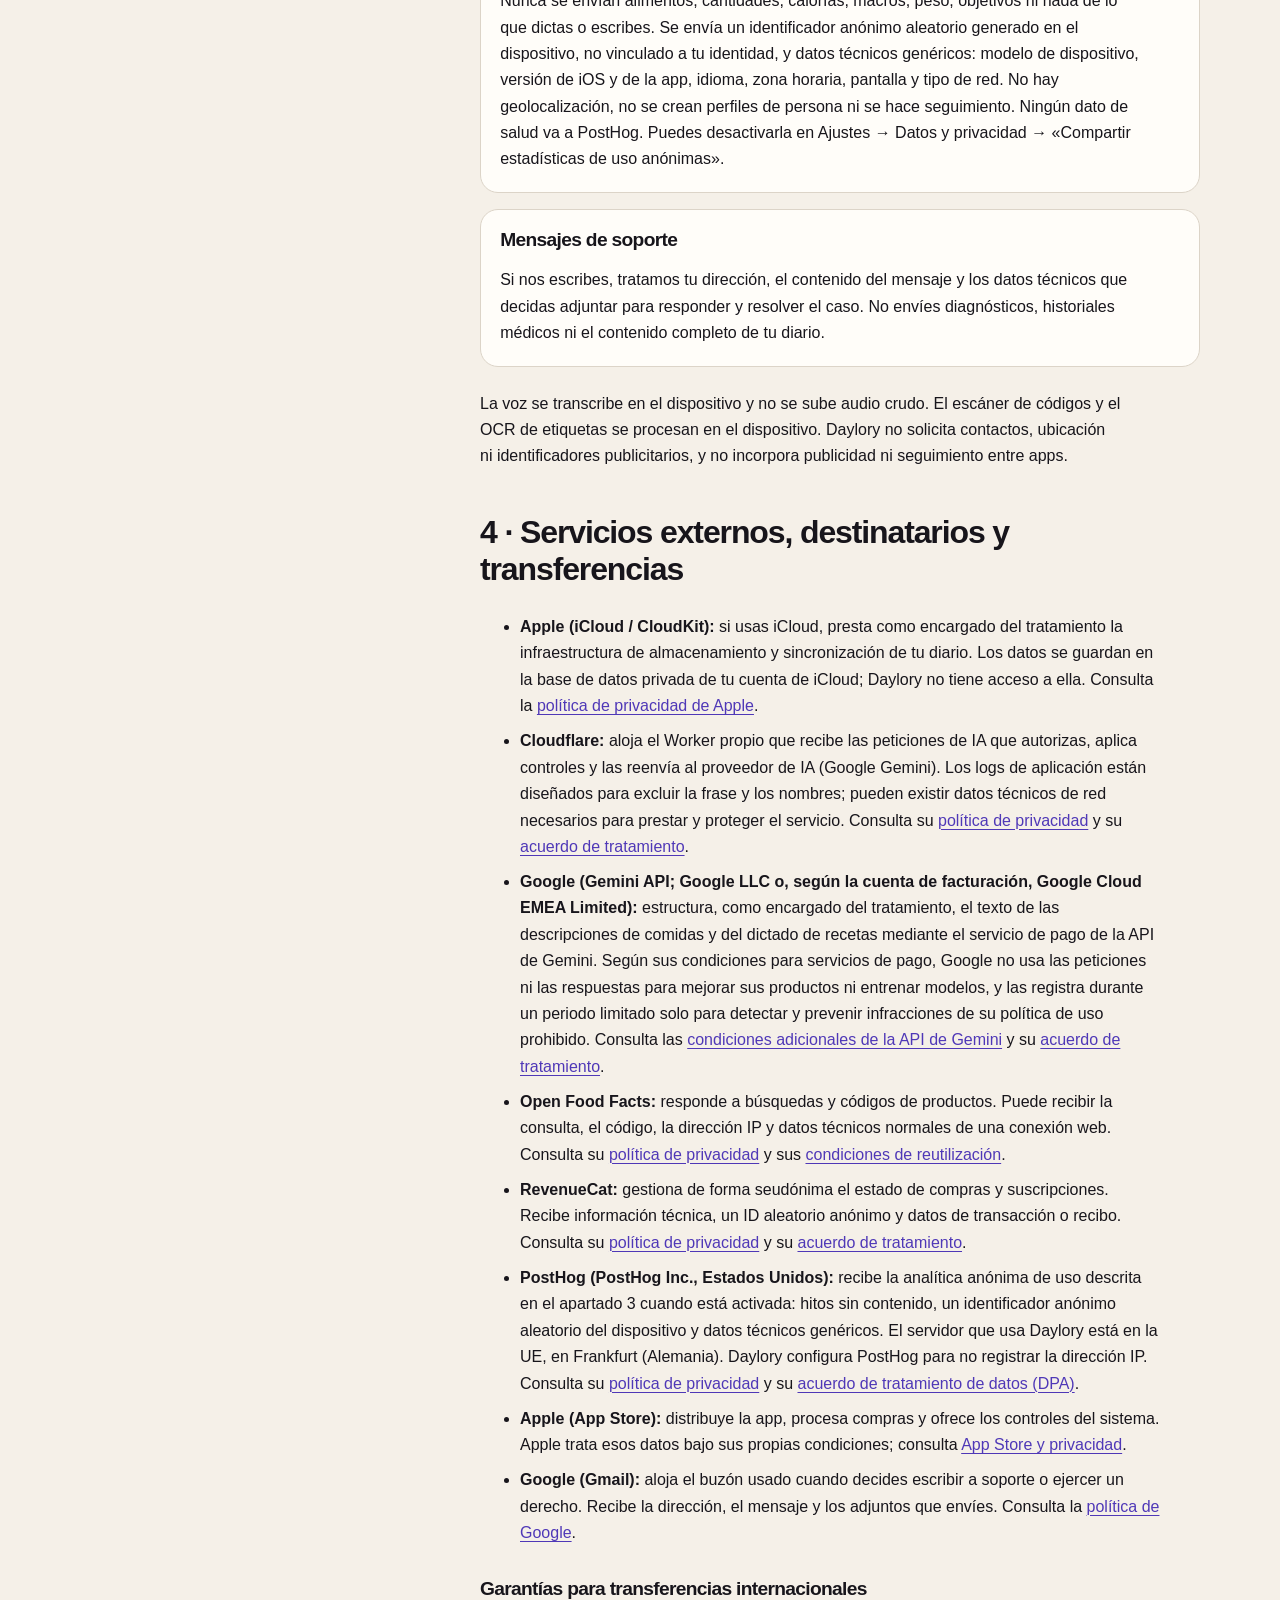
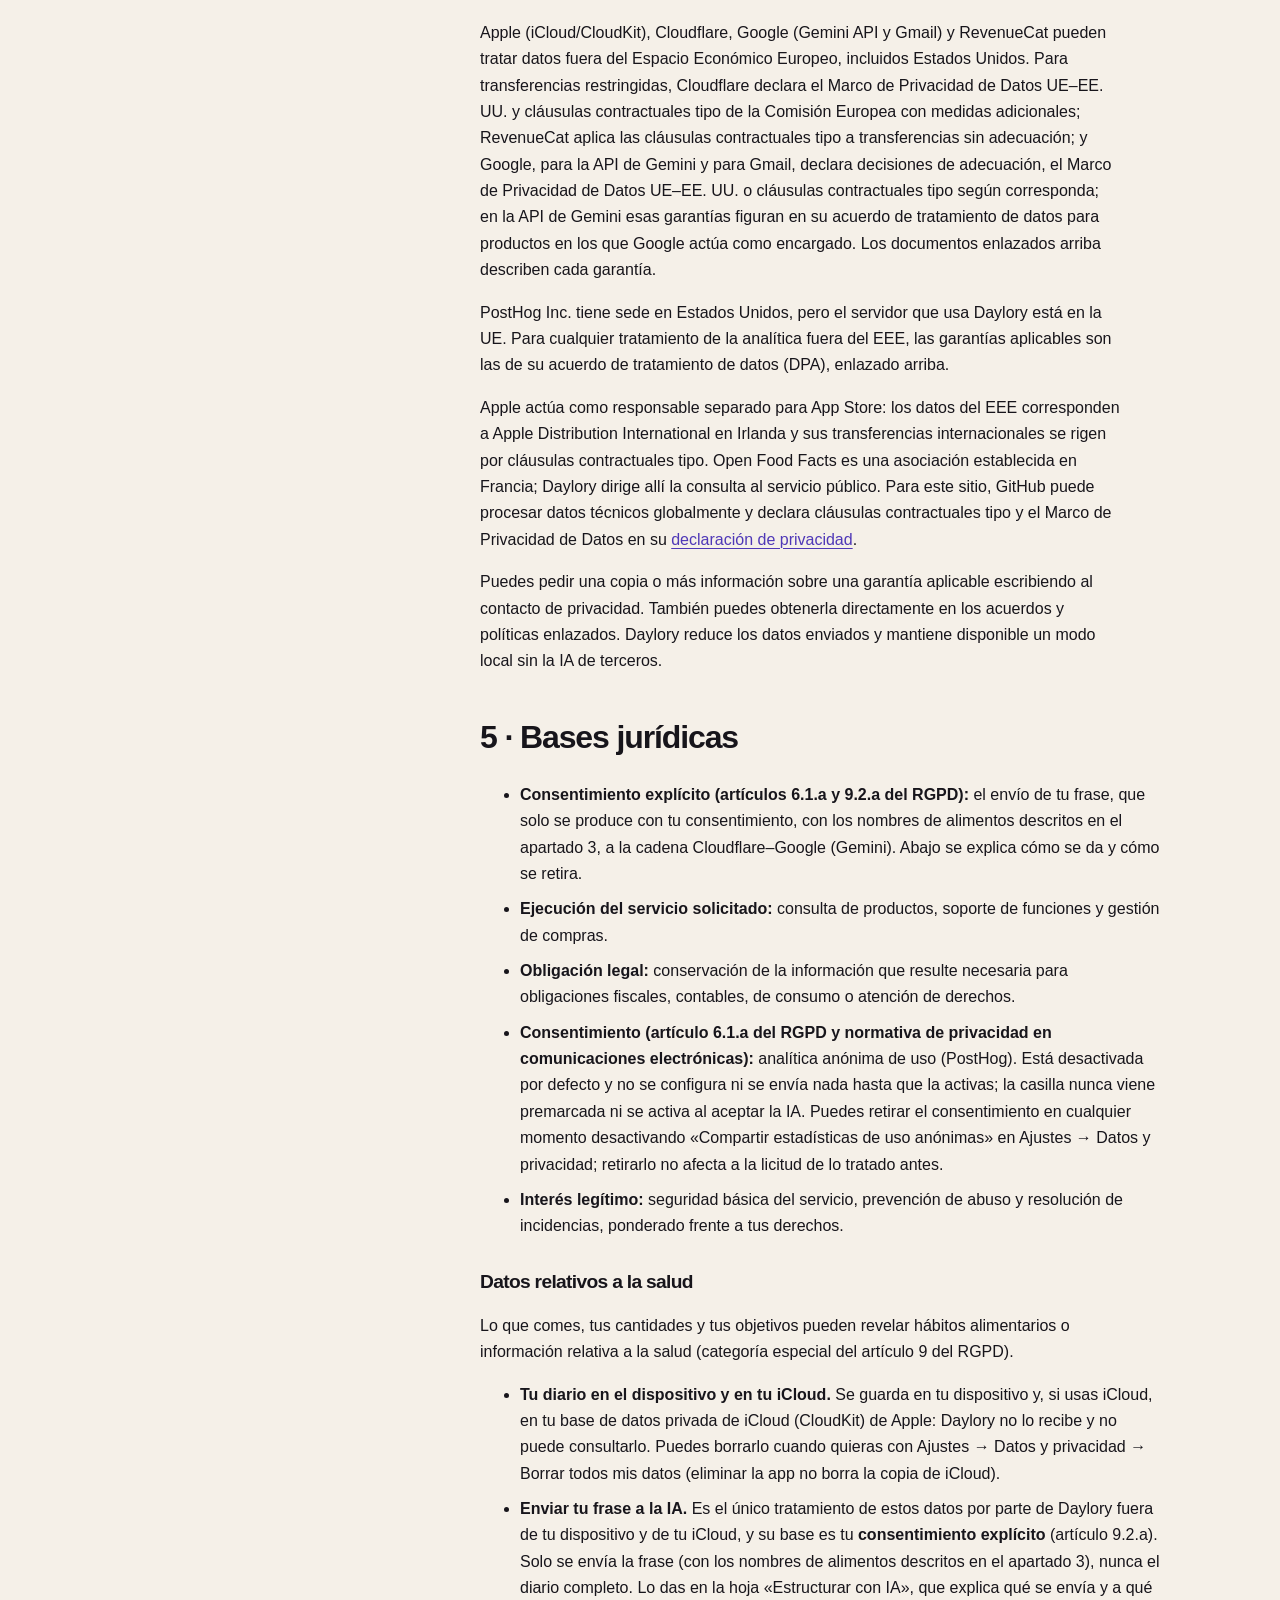
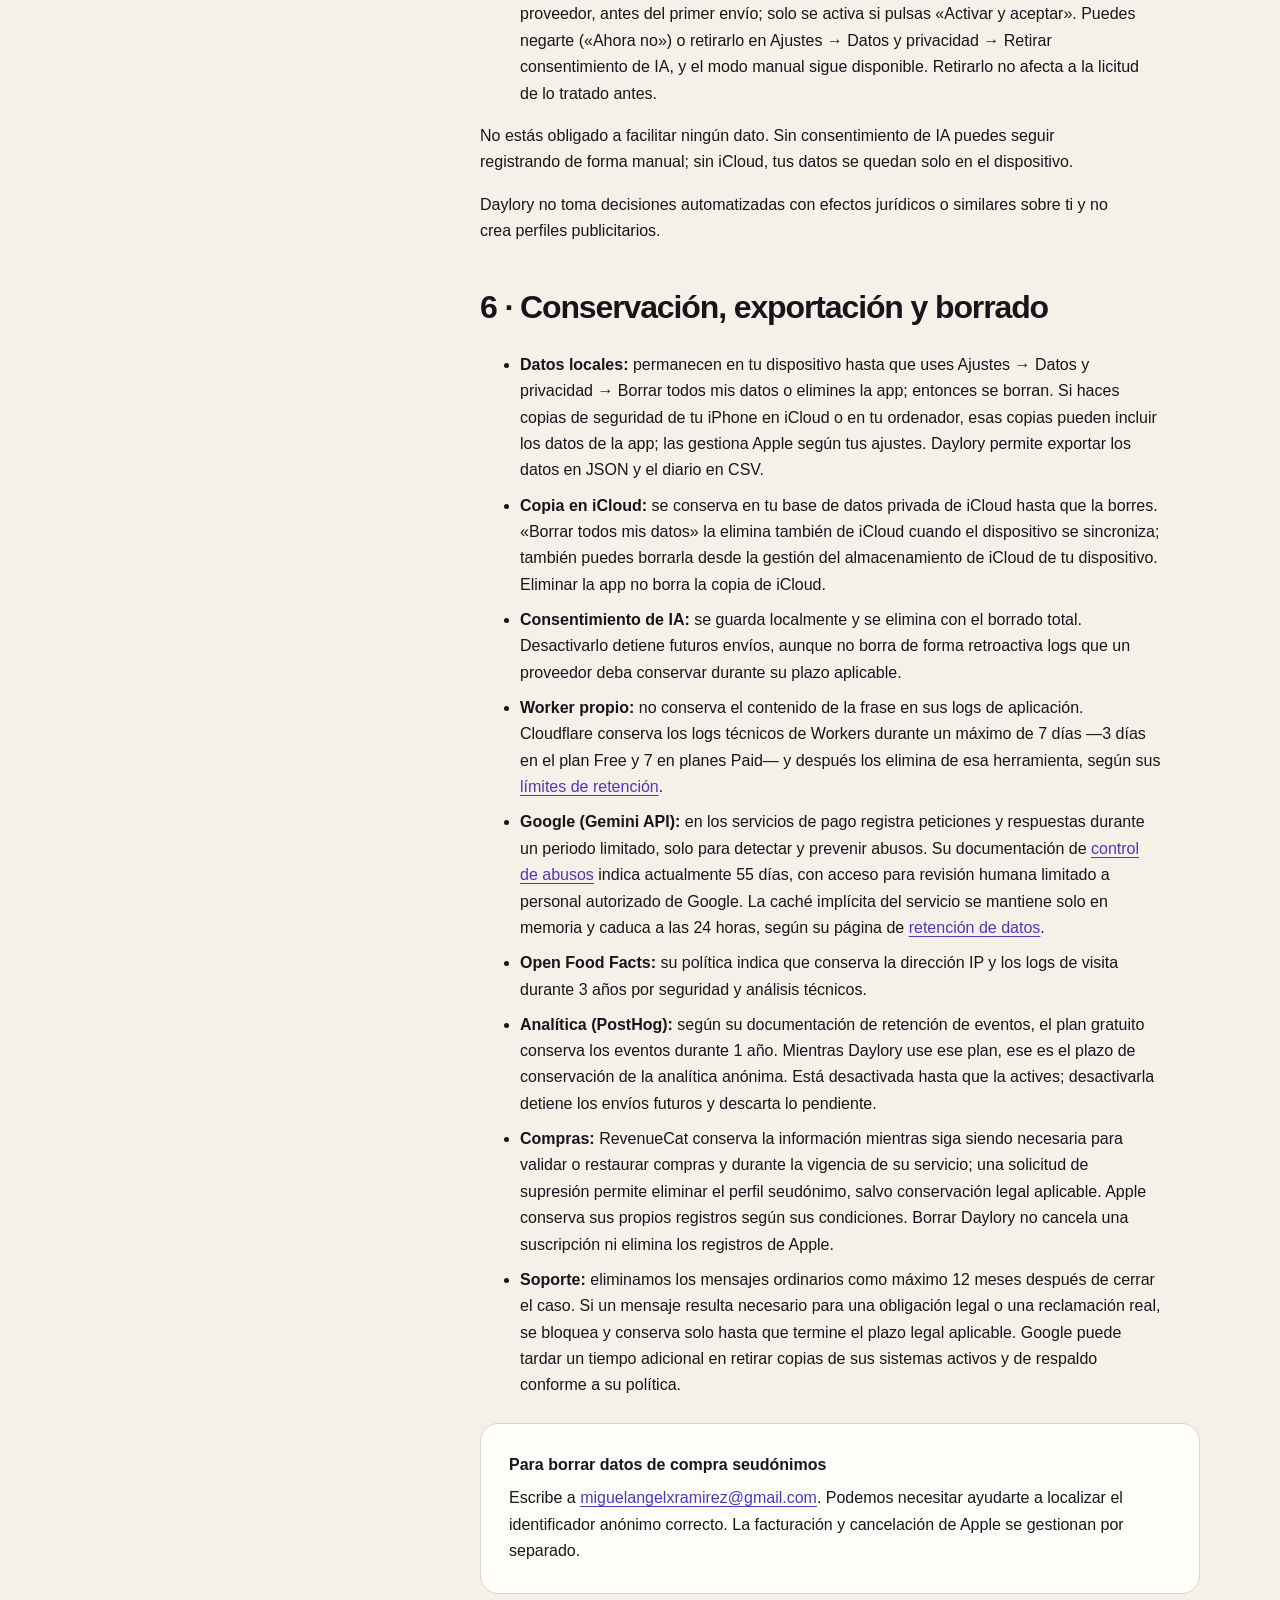
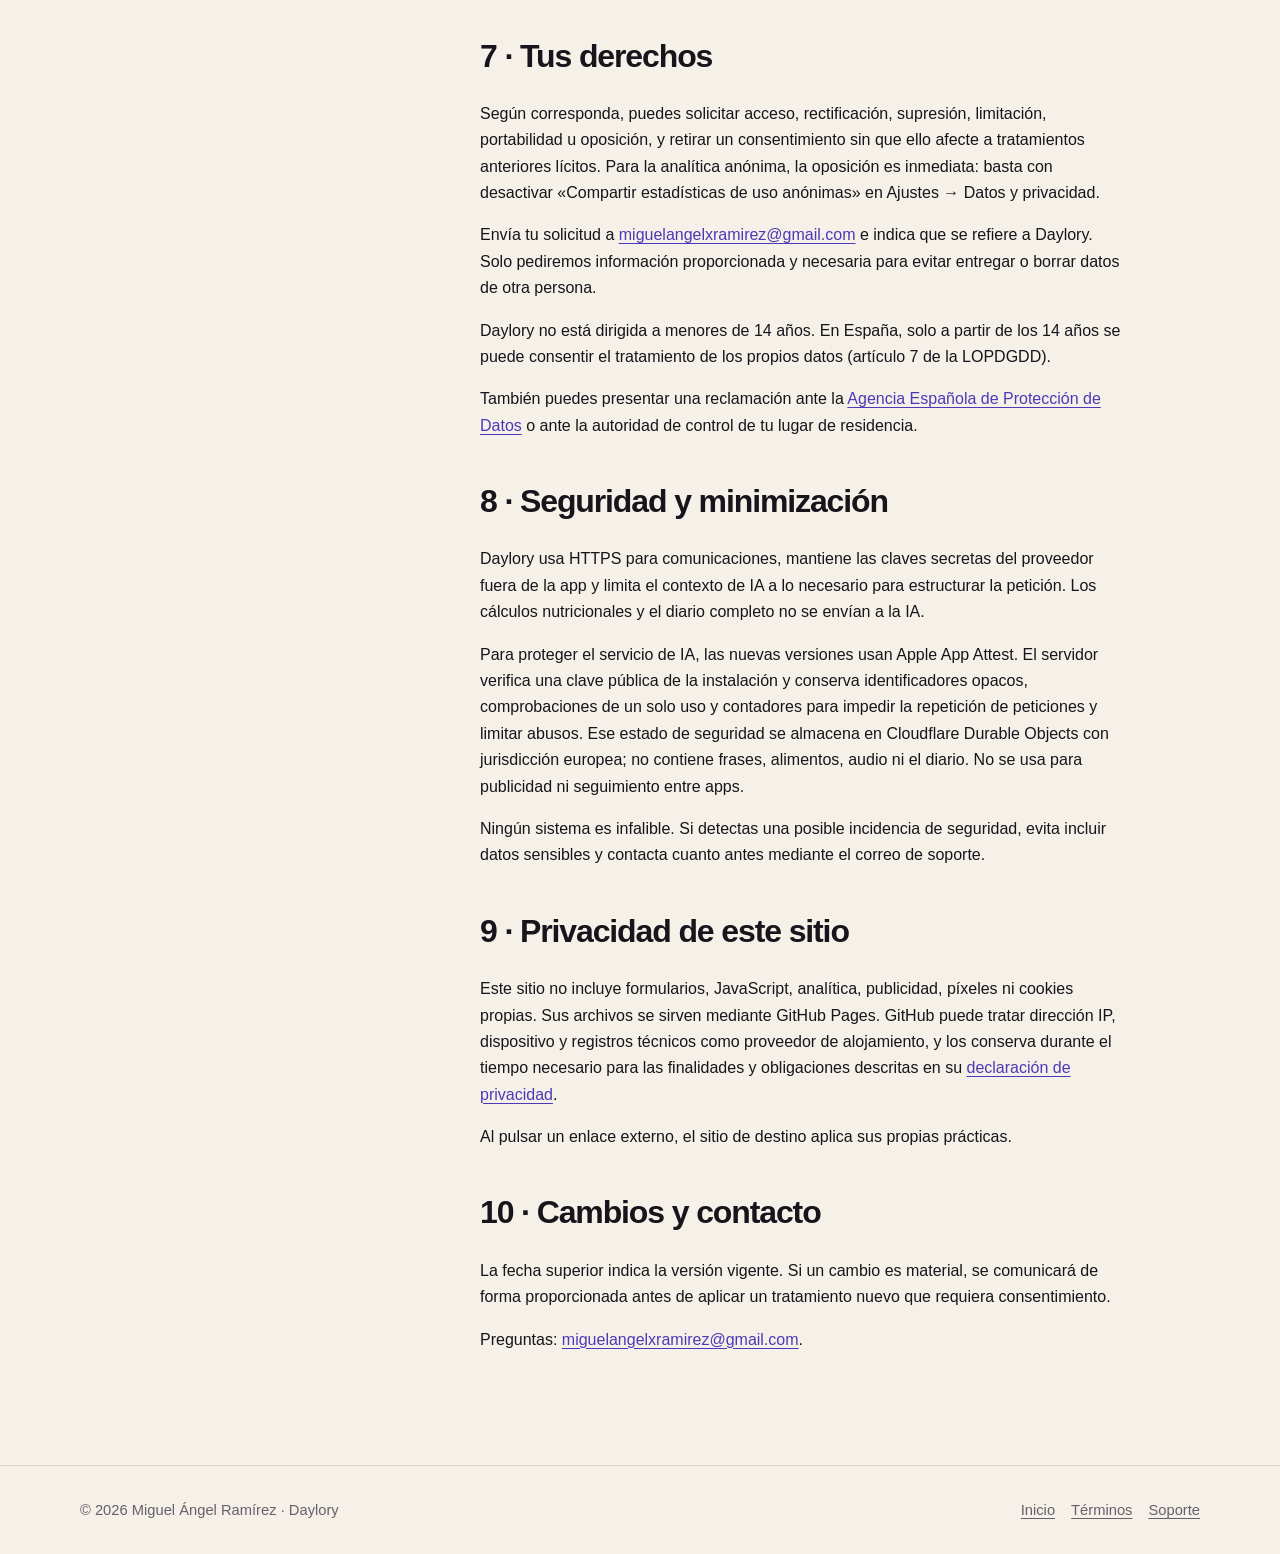
==== commit e4212115: "Privacidad: la IA solo se usa con consentimiento previo, no es opcional en abstracto El texto decía " ====
--- a/privacidad/index.html
+++ b/privacidad/index.html
@@ -3,7 +3,7 @@
 <head>
   <meta charset="utf-8">
   <meta name="viewport" content="width=device-width, initial-scale=1">
-  <meta name="description" content="Política de privacidad de Daylory: datos locales, IA opcional, proveedores y derechos.">
+  <meta name="description" content="Política de privacidad de Daylory: datos locales, IA con consentimiento previo, proveedores y derechos.">
   <meta name="theme-color" content="#f5f0e8">
   <meta name="robots" content="index, follow">
   <link rel="canonical" href="https://miguelangelxramirez.github.io/daylory-legal/privacidad/">
@@ -34,7 +34,7 @@
       <div class="shell">
         <p class="eyebrow">Política de privacidad</p>
         <h1>Tus datos, explicados con precisión.</h1>
-        <p class="updated">Última actualización: 24 de octubre de 2026</p>
+        <p class="updated">Última actualización: 4 de noviembre de 2026</p>
       </div>
     </header>
 
@@ -60,7 +60,7 @@
           <h2>1 · Resumen</h2>
           <div class="summary-box">
             <strong>En una frase</strong>
-            Daylory guarda tu diario y preferencias en tu dispositivo y, si usas iCloud, en tu base de datos privada de iCloud (CloudKit) de Apple, a la que Daylory no tiene acceso. Fuera de ahí, Daylory comunica datos a servicios externos cuando una función lo necesita. La IA es opcional y exige tu consentimiento previo. La analítica anónima de uso (PostHog) está desactivada por defecto: solo se envía si la activas tú, puedes desactivarla en Ajustes y nunca incluye lo que comes ni lo que dictas o escribes. No hay anuncios, venta de datos ni tracking publicitario.
+            Daylory guarda tu diario y preferencias en tu dispositivo y, si usas iCloud, en tu base de datos privada de iCloud (CloudKit) de Apple, a la que Daylory no tiene acceso. Fuera de ahí, Daylory comunica datos a servicios externos cuando una función lo necesita. La IA solo se usa con tu consentimiento previo: sin él, el registro por voz o frase y el dictado de recetas no se procesan, aunque Añadir y Buscar manualmente siguen disponibles. La analítica anónima de uso (PostHog) está desactivada por defecto: solo se envía si la activas tú, puedes desactivarla en Ajustes y nunca incluye lo que comes ni lo que dictas o escribes. No hay anuncios, venta de datos ni tracking publicitario.
           </div>
           <p>Esta política se aplica a la app Daylory para iOS y a este sitio de información y soporte. Describe la versión disponible a la fecha indicada. Si las prácticas cambian, se actualizarán la app, las declaraciones de App Store y esta página.</p>
         </section>
@@ -113,8 +113,8 @@
           <h2>4 · Servicios externos, destinatarios y transferencias</h2>
           <ul>
             <li><strong>Apple (iCloud / CloudKit):</strong> si usas iCloud, presta como encargado del tratamiento la infraestructura de almacenamiento y sincronización de tu diario. Los datos se guardan en la base de datos privada de tu cuenta de iCloud; Daylory no tiene acceso a ella. Consulta la <a href="https://www.apple.com/es/legal/privacy/es/" rel="noreferrer">política de privacidad de Apple</a>.</li>
-            <li><strong>Cloudflare:</strong> aloja el Worker propio que recibe las peticiones opcionales de IA, aplica controles y las reenvía al proveedor de IA (Google Gemini). Los logs de aplicación están diseñados para excluir la frase y los nombres; pueden existir datos técnicos de red necesarios para prestar y proteger el servicio. Consulta su <a href="https://www.cloudflare.com/privacypolicy/" rel="noreferrer">política de privacidad</a> y su <a href="https://www.cloudflare.com/en-gb/cloudflare-customer-dpa/" rel="noreferrer">acuerdo de tratamiento</a>.</li>
-            <li><strong>Google (Gemini API; Google LLC o, según la cuenta de facturación, Google Cloud EMEA Limited):</strong> estructura, como encargado del tratamiento, el texto opcional de las descripciones de comidas y del dictado de recetas mediante el servicio de pago de la API de Gemini. Según sus condiciones para servicios de pago, Google no usa las peticiones ni las respuestas para mejorar sus productos ni entrenar modelos, y las registra durante un periodo limitado solo para detectar y prevenir infracciones de su política de uso prohibido. Consulta las <a href="https://ai.google.dev/gemini-api/terms" rel="noreferrer">condiciones adicionales de la API de Gemini</a> y su <a href="https://business.safety.google/processorterms/" rel="noreferrer">acuerdo de tratamiento</a>.</li>
+            <li><strong>Cloudflare:</strong> aloja el Worker propio que recibe las peticiones de IA que autorizas, aplica controles y las reenvía al proveedor de IA (Google Gemini). Los logs de aplicación están diseñados para excluir la frase y los nombres; pueden existir datos técnicos de red necesarios para prestar y proteger el servicio. Consulta su <a href="https://www.cloudflare.com/privacypolicy/" rel="noreferrer">política de privacidad</a> y su <a href="https://www.cloudflare.com/en-gb/cloudflare-customer-dpa/" rel="noreferrer">acuerdo de tratamiento</a>.</li>
+            <li><strong>Google (Gemini API; Google LLC o, según la cuenta de facturación, Google Cloud EMEA Limited):</strong> estructura, como encargado del tratamiento, el texto de las descripciones de comidas y del dictado de recetas mediante el servicio de pago de la API de Gemini. Según sus condiciones para servicios de pago, Google no usa las peticiones ni las respuestas para mejorar sus productos ni entrenar modelos, y las registra durante un periodo limitado solo para detectar y prevenir infracciones de su política de uso prohibido. Consulta las <a href="https://ai.google.dev/gemini-api/terms" rel="noreferrer">condiciones adicionales de la API de Gemini</a> y su <a href="https://business.safety.google/processorterms/" rel="noreferrer">acuerdo de tratamiento</a>.</li>
             <li><strong>Open Food Facts:</strong> responde a búsquedas y códigos de productos. Puede recibir la consulta, el código, la dirección IP y datos técnicos normales de una conexión web. Consulta su <a href="https://world.openfoodfacts.org/privacy" rel="noreferrer">política de privacidad</a> y sus <a href="https://world.openfoodfacts.org/terms-of-use" rel="noreferrer">condiciones de reutilización</a>.</li>
             <li><strong>RevenueCat:</strong> gestiona de forma seudónima el estado de compras y suscripciones. Recibe información técnica, un ID aleatorio anónimo y datos de transacción o recibo. Consulta su <a href="https://www.revenuecat.com/privacy-policy" rel="noreferrer">política de privacidad</a> y su <a href="https://www.revenuecat.com/dpa" rel="noreferrer">acuerdo de tratamiento</a>.</li>
             <li><strong>PostHog (PostHog Inc., Estados Unidos):</strong> recibe la analítica anónima de uso descrita en el apartado 3 cuando está activada: hitos sin contenido, un identificador anónimo aleatorio del dispositivo y datos técnicos genéricos. El servidor que usa Daylory está en la UE, en Frankfurt (Alemania). Daylory configura PostHog para no registrar la dirección IP. Consulta su <a href="https://posthog.com/privacy" rel="noreferrer">política de privacidad</a> y su <a href="https://posthog.com/dpa" rel="noreferrer">acuerdo de tratamiento de datos (DPA)</a>.</li>
@@ -131,7 +131,7 @@
         <section id="bases">
           <h2>5 · Bases jurídicas</h2>
           <ul>
-            <li><strong>Consentimiento explícito (artículos 6.1.a y 9.2.a del RGPD):</strong> el envío opcional de tu frase, con los nombres de alimentos descritos en el apartado 3, a la cadena Cloudflare–Google (Gemini). Abajo se explica cómo se da y cómo se retira.</li>
+            <li><strong>Consentimiento explícito (artículos 6.1.a y 9.2.a del RGPD):</strong> el envío de tu frase, que solo se produce con tu consentimiento, con los nombres de alimentos descritos en el apartado 3, a la cadena Cloudflare–Google (Gemini). Abajo se explica cómo se da y cómo se retira.</li>
             <li><strong>Ejecución del servicio solicitado:</strong> consulta de productos, soporte de funciones y gestión de compras.</li>
             <li><strong>Obligación legal:</strong> conservación de la información que resulte necesaria para obligaciones fiscales, contables, de consumo o atención de derechos.</li>
             <li><strong>Consentimiento (artículo 6.1.a del RGPD y normativa de privacidad en comunicaciones electrónicas):</strong> analítica anónima de uso (PostHog). Está desactivada por defecto y no se configura ni se envía nada hasta que la activas; la casilla nunca viene premarcada ni se activa al aceptar la IA. Puedes retirar el consentimiento en cualquier momento desactivando «Compartir estadísticas de uso anónimas» en Ajustes → Datos y privacidad; retirarlo no afecta a la licitud de lo tratado antes.</li>
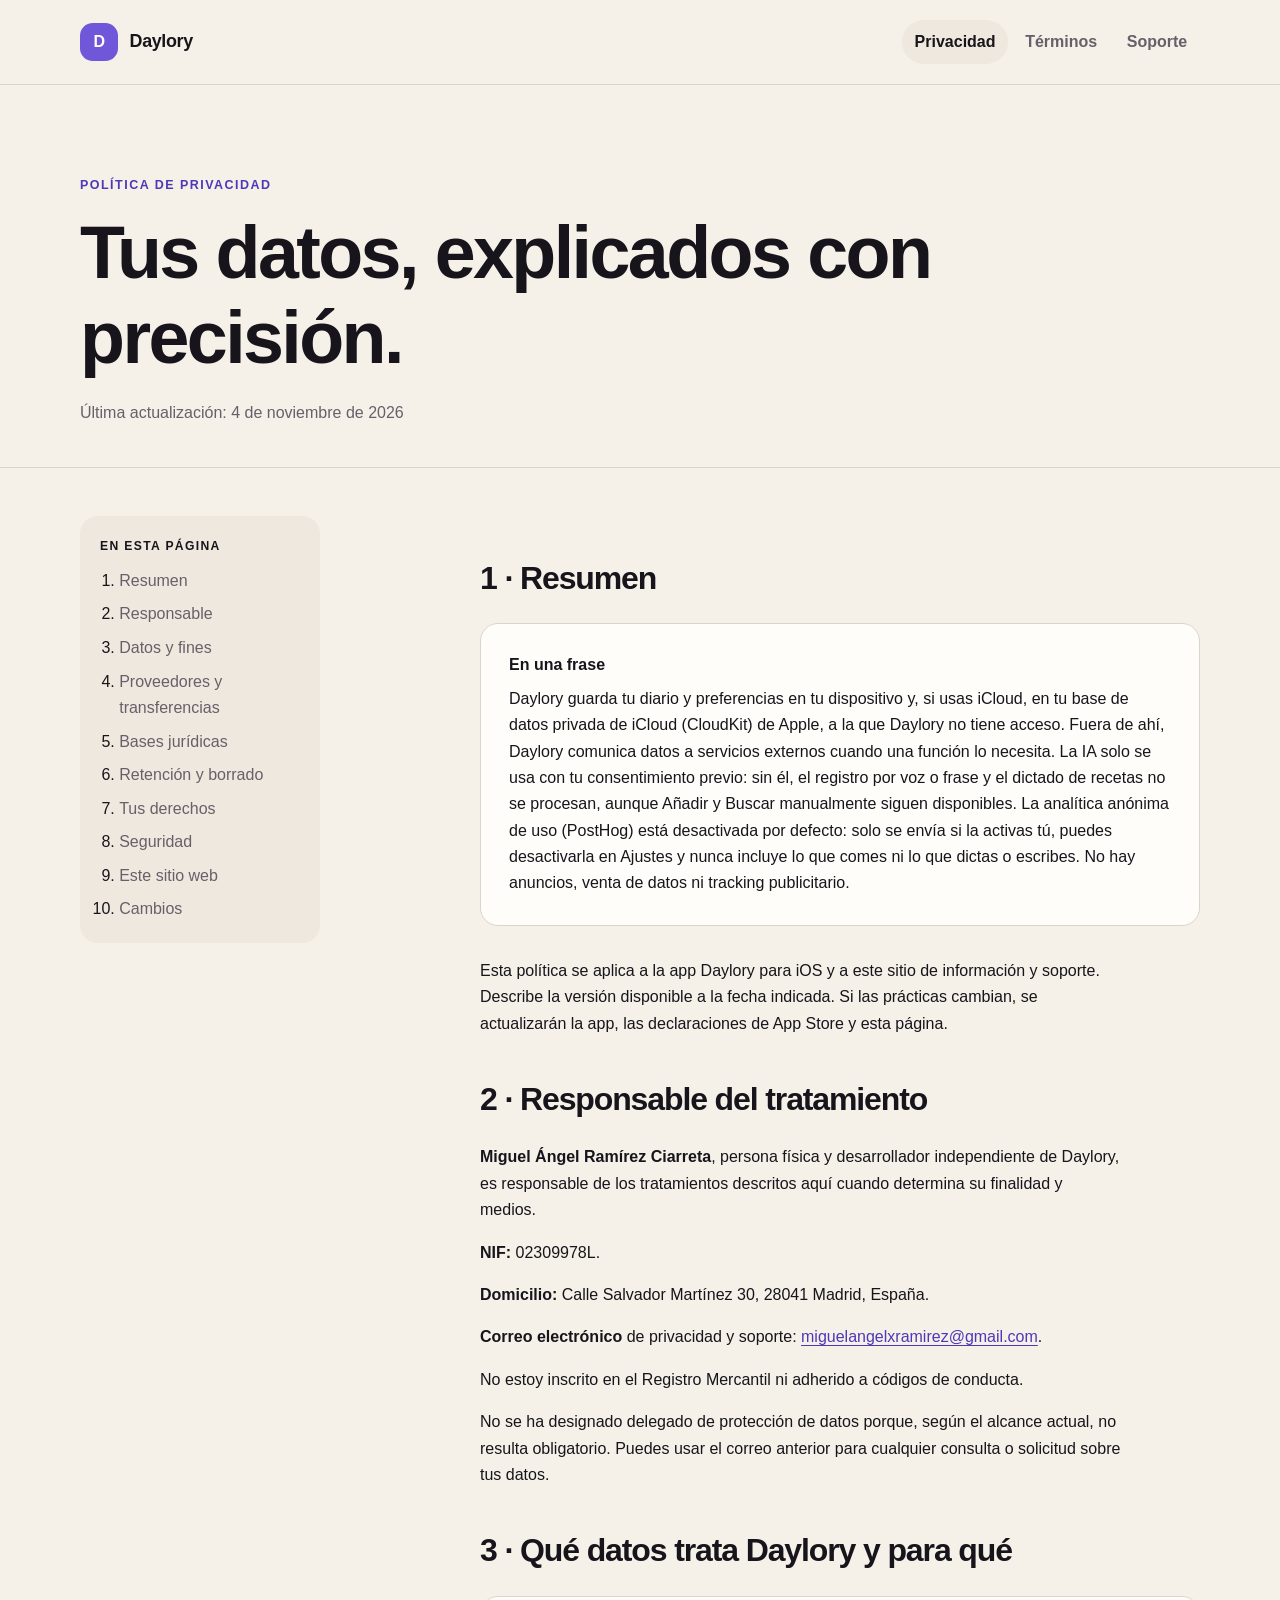
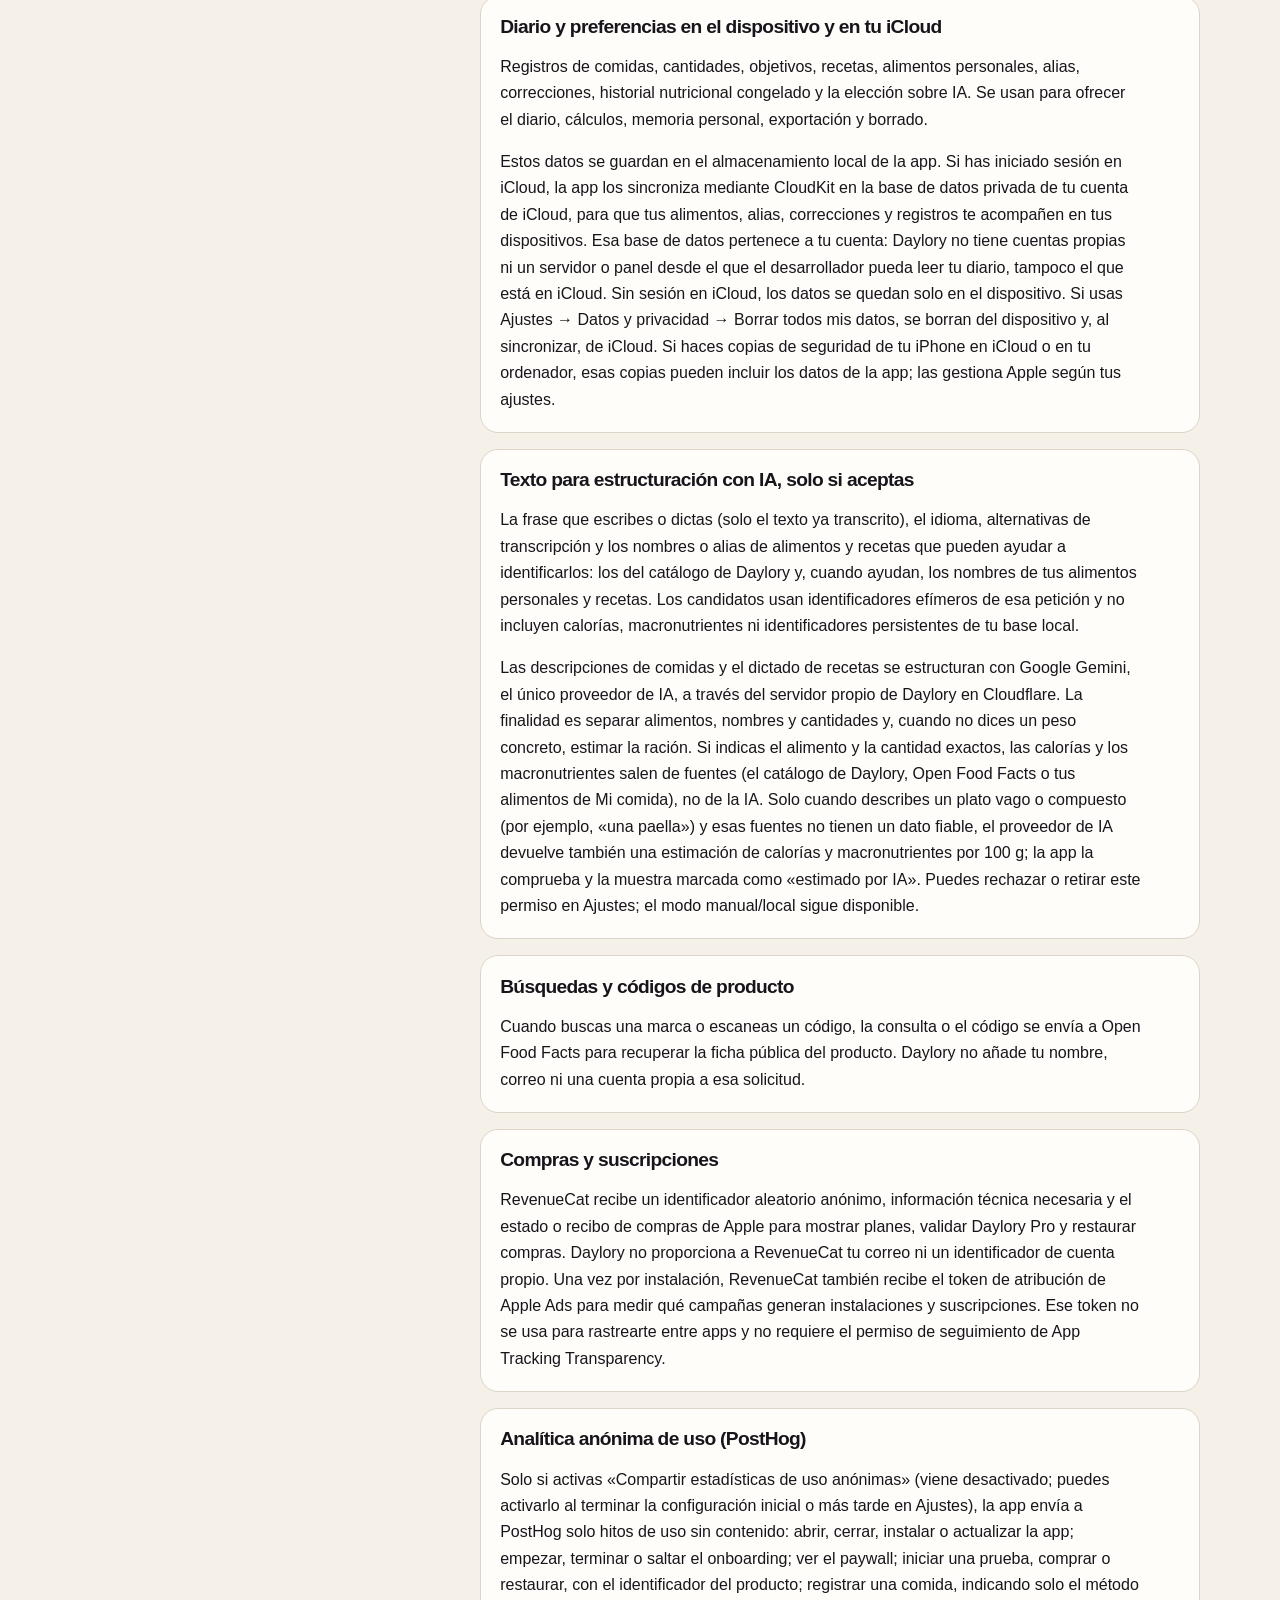
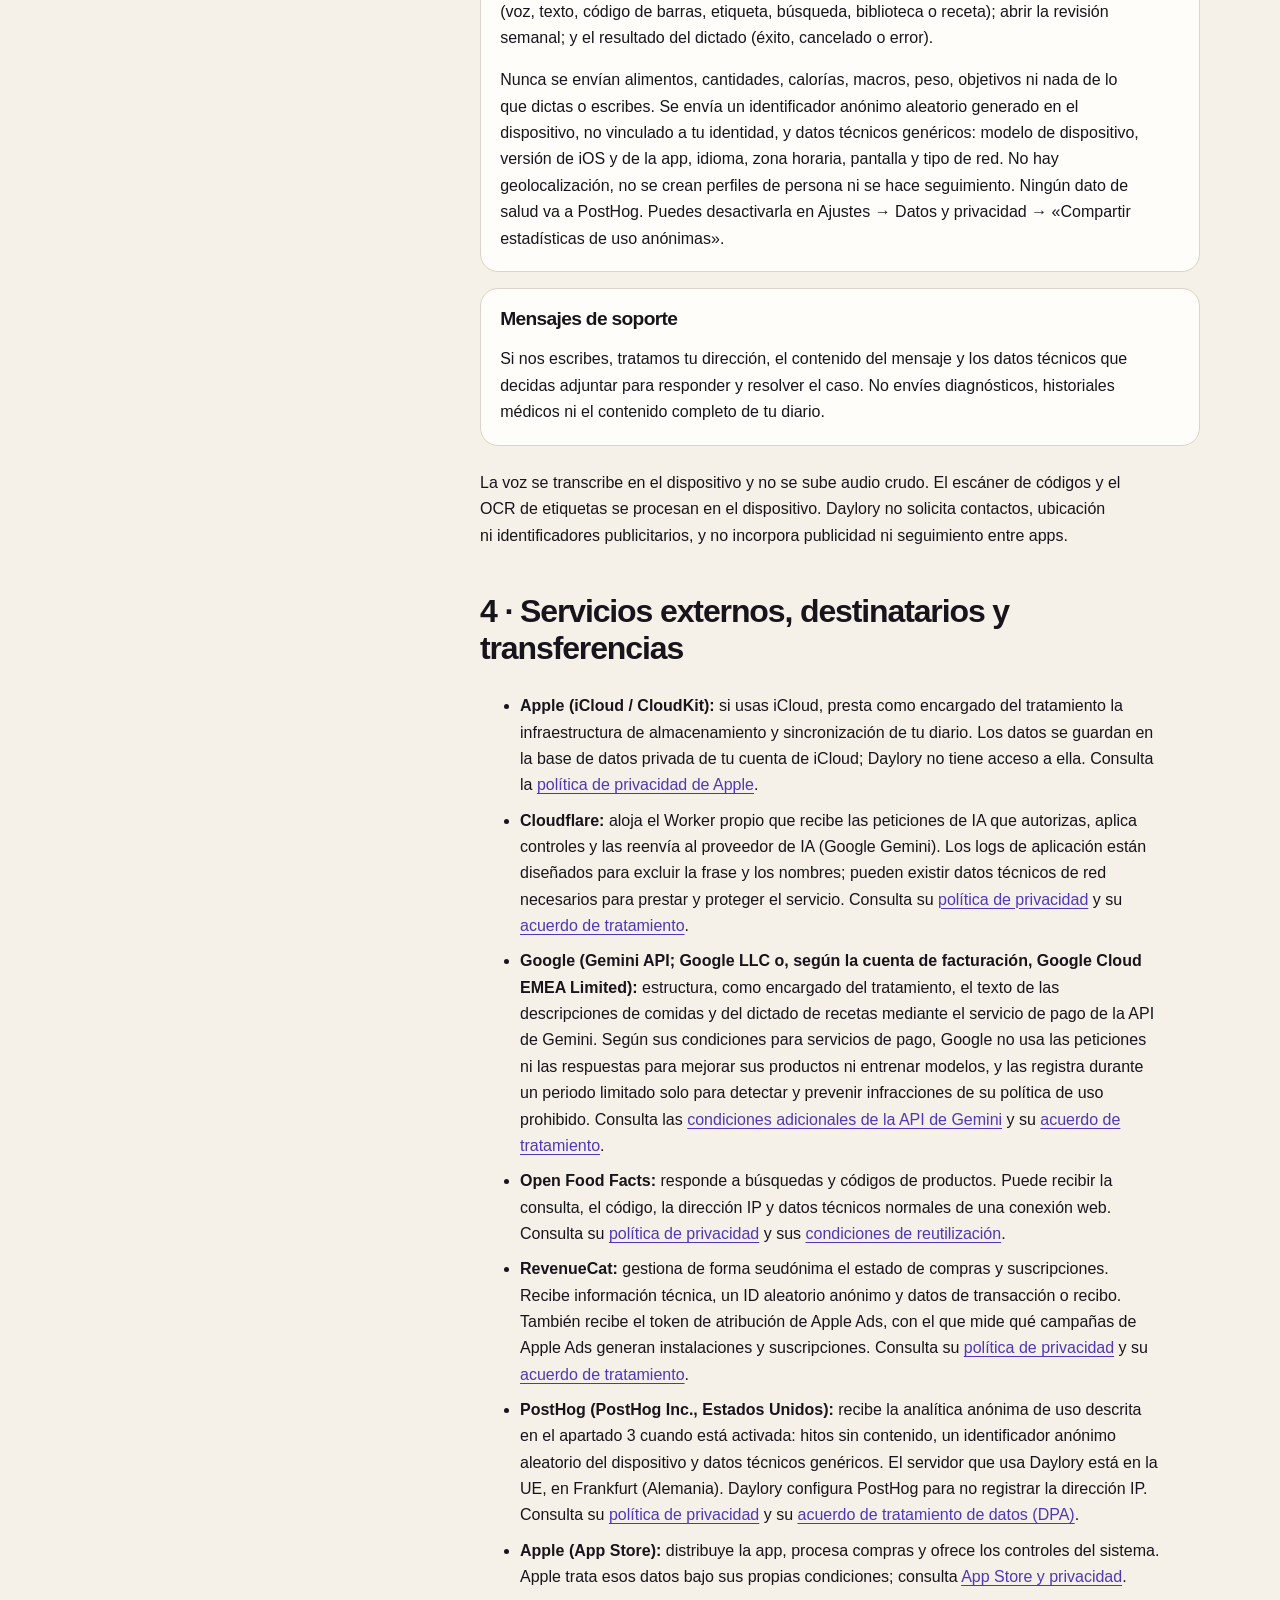
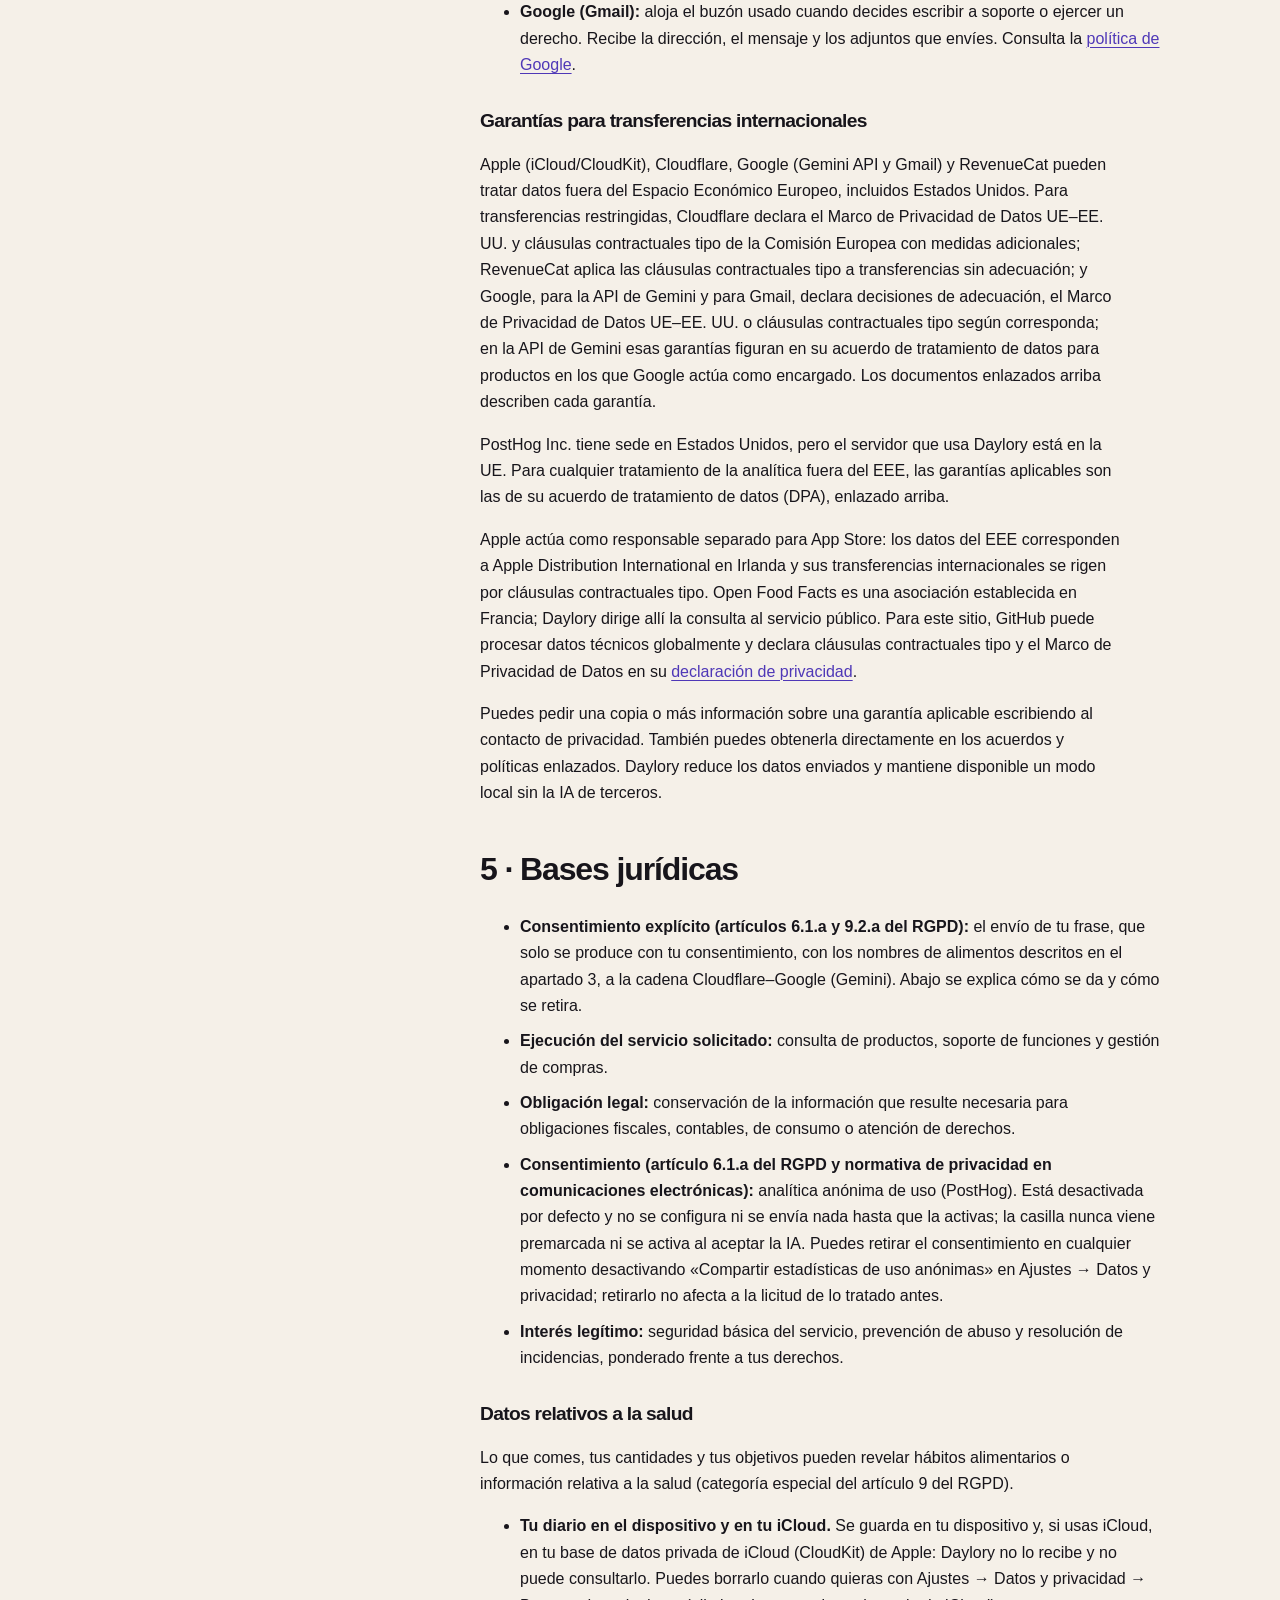
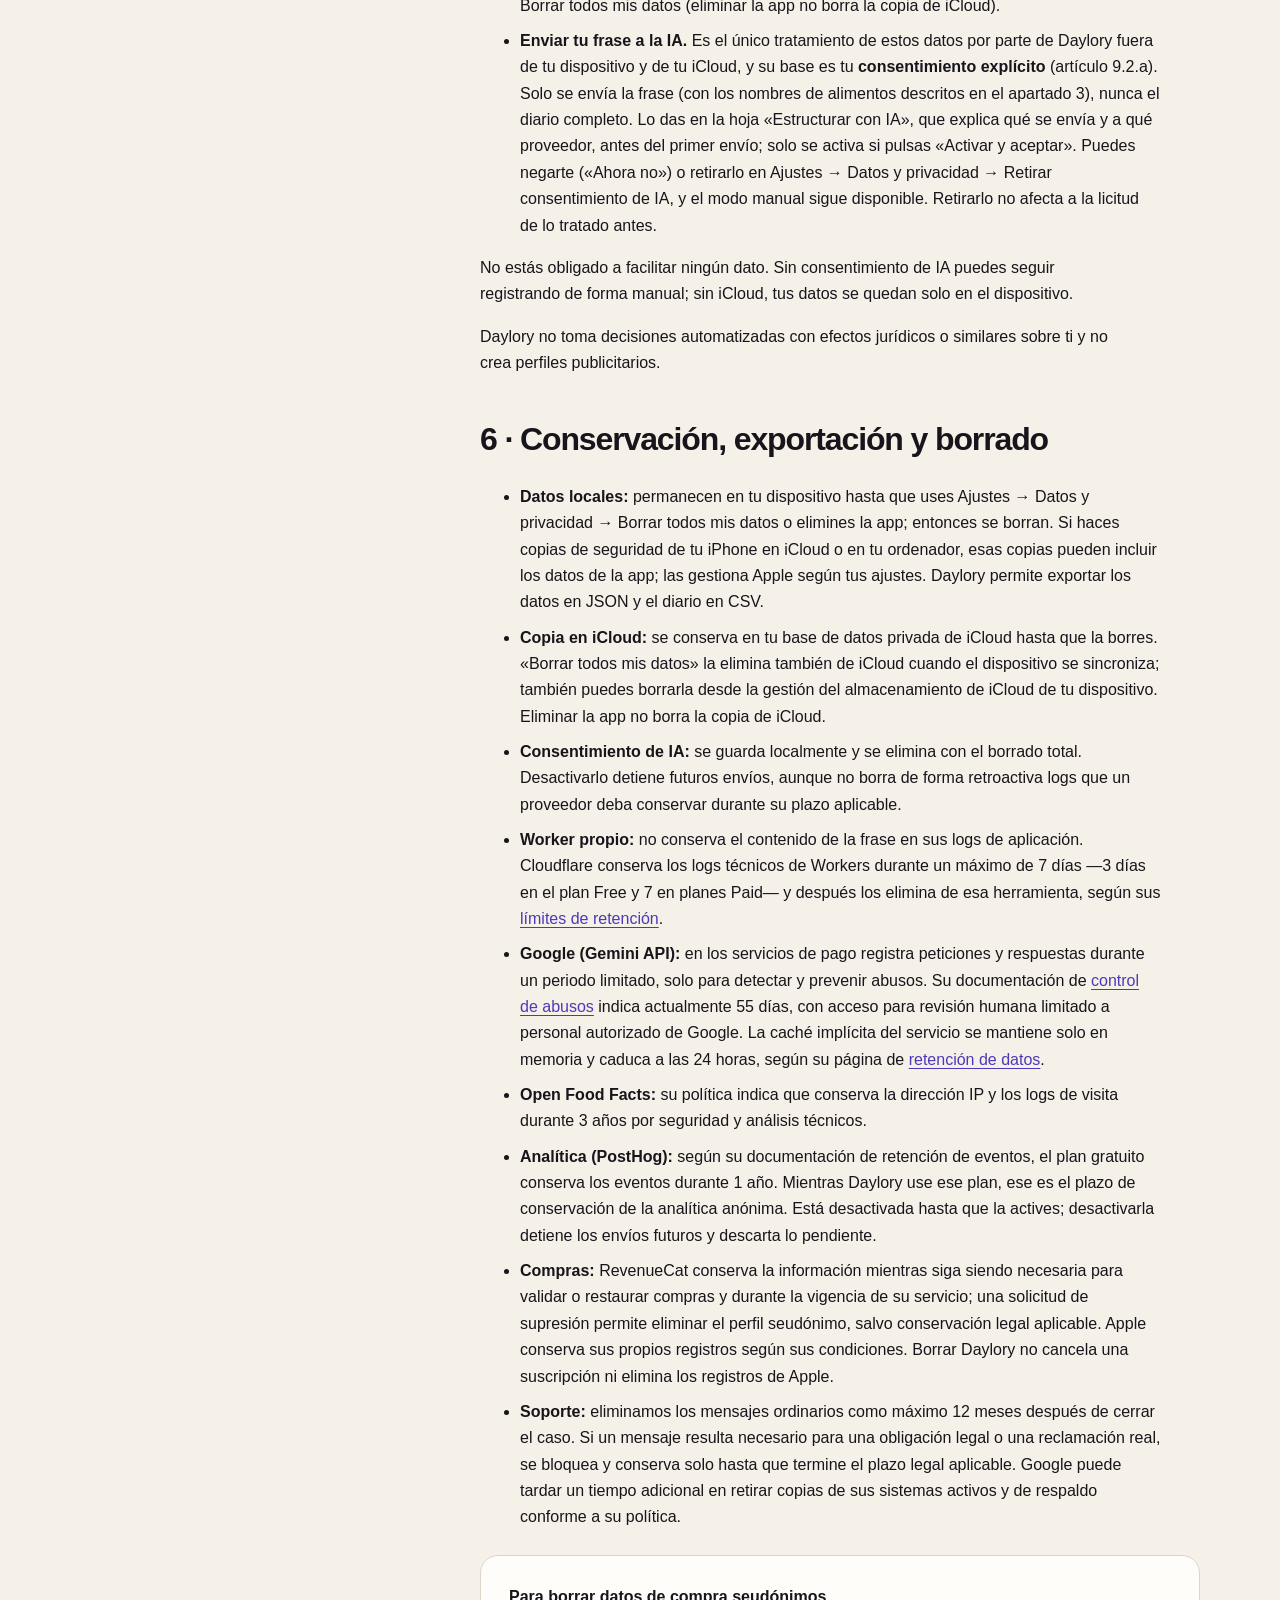
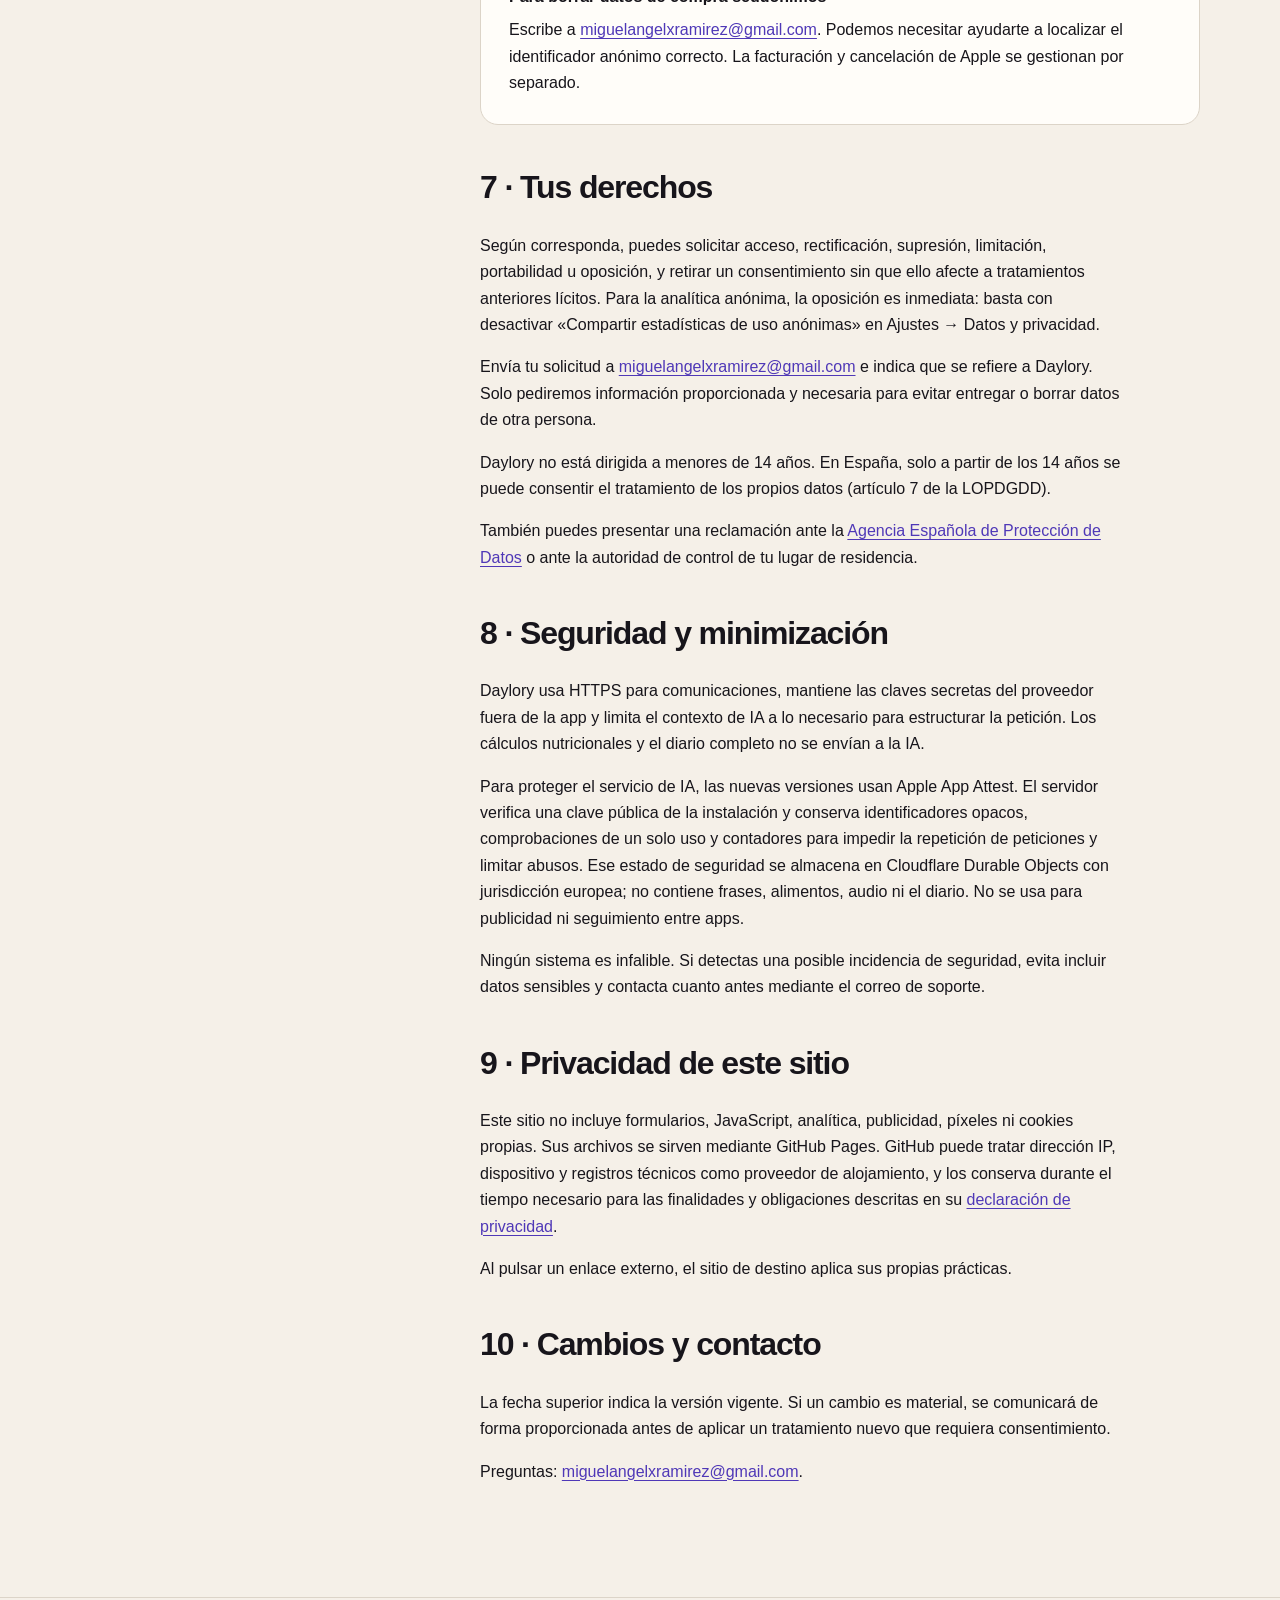
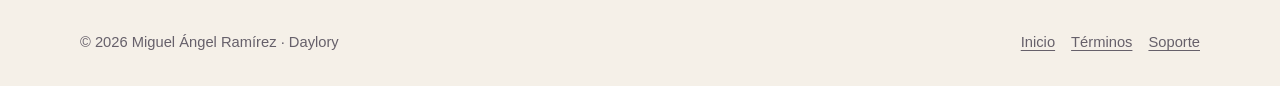
==== commit 89cacf22: "Privacidad: atribución de Apple Ads vía RevenueCat (token AdServices, no tracking, sin ATT) Co-Autho" ====
--- a/privacidad/index.html
+++ b/privacidad/index.html
@@ -94,7 +94,7 @@
             </div>
             <div class="data-item">
               <h3>Compras y suscripciones</h3>
-              <p>RevenueCat recibe un identificador aleatorio anónimo, información técnica necesaria y el estado o recibo de compras de Apple para mostrar planes, validar Daylory Pro y restaurar compras. Daylory no proporciona a RevenueCat tu correo ni un identificador de cuenta propio.</p>
+              <p>RevenueCat recibe un identificador aleatorio anónimo, información técnica necesaria y el estado o recibo de compras de Apple para mostrar planes, validar Daylory Pro y restaurar compras. Daylory no proporciona a RevenueCat tu correo ni un identificador de cuenta propio. Una vez por instalación, RevenueCat también recibe el token de atribución de Apple Ads para medir qué campañas generan instalaciones y suscripciones. Ese token no se usa para rastrearte entre apps y no requiere el permiso de seguimiento de App Tracking Transparency.</p>
             </div>
             <div class="data-item">
               <h3>Analítica anónima de uso (PostHog)</h3>
@@ -116,7 +116,7 @@
             <li><strong>Cloudflare:</strong> aloja el Worker propio que recibe las peticiones de IA que autorizas, aplica controles y las reenvía al proveedor de IA (Google Gemini). Los logs de aplicación están diseñados para excluir la frase y los nombres; pueden existir datos técnicos de red necesarios para prestar y proteger el servicio. Consulta su <a href="https://www.cloudflare.com/privacypolicy/" rel="noreferrer">política de privacidad</a> y su <a href="https://www.cloudflare.com/en-gb/cloudflare-customer-dpa/" rel="noreferrer">acuerdo de tratamiento</a>.</li>
             <li><strong>Google (Gemini API; Google LLC o, según la cuenta de facturación, Google Cloud EMEA Limited):</strong> estructura, como encargado del tratamiento, el texto de las descripciones de comidas y del dictado de recetas mediante el servicio de pago de la API de Gemini. Según sus condiciones para servicios de pago, Google no usa las peticiones ni las respuestas para mejorar sus productos ni entrenar modelos, y las registra durante un periodo limitado solo para detectar y prevenir infracciones de su política de uso prohibido. Consulta las <a href="https://ai.google.dev/gemini-api/terms" rel="noreferrer">condiciones adicionales de la API de Gemini</a> y su <a href="https://business.safety.google/processorterms/" rel="noreferrer">acuerdo de tratamiento</a>.</li>
             <li><strong>Open Food Facts:</strong> responde a búsquedas y códigos de productos. Puede recibir la consulta, el código, la dirección IP y datos técnicos normales de una conexión web. Consulta su <a href="https://world.openfoodfacts.org/privacy" rel="noreferrer">política de privacidad</a> y sus <a href="https://world.openfoodfacts.org/terms-of-use" rel="noreferrer">condiciones de reutilización</a>.</li>
-            <li><strong>RevenueCat:</strong> gestiona de forma seudónima el estado de compras y suscripciones. Recibe información técnica, un ID aleatorio anónimo y datos de transacción o recibo. Consulta su <a href="https://www.revenuecat.com/privacy-policy" rel="noreferrer">política de privacidad</a> y su <a href="https://www.revenuecat.com/dpa" rel="noreferrer">acuerdo de tratamiento</a>.</li>
+            <li><strong>RevenueCat:</strong> gestiona de forma seudónima el estado de compras y suscripciones. Recibe información técnica, un ID aleatorio anónimo y datos de transacción o recibo. También recibe el token de atribución de Apple Ads, con el que mide qué campañas de Apple Ads generan instalaciones y suscripciones. Consulta su <a href="https://www.revenuecat.com/privacy-policy" rel="noreferrer">política de privacidad</a> y su <a href="https://www.revenuecat.com/dpa" rel="noreferrer">acuerdo de tratamiento</a>.</li>
             <li><strong>PostHog (PostHog Inc., Estados Unidos):</strong> recibe la analítica anónima de uso descrita en el apartado 3 cuando está activada: hitos sin contenido, un identificador anónimo aleatorio del dispositivo y datos técnicos genéricos. El servidor que usa Daylory está en la UE, en Frankfurt (Alemania). Daylory configura PostHog para no registrar la dirección IP. Consulta su <a href="https://posthog.com/privacy" rel="noreferrer">política de privacidad</a> y su <a href="https://posthog.com/dpa" rel="noreferrer">acuerdo de tratamiento de datos (DPA)</a>.</li>
             <li><strong>Apple (App Store):</strong> distribuye la app, procesa compras y ofrece los controles del sistema. Apple trata esos datos bajo sus propias condiciones; consulta <a href="https://www.apple.com/legal/privacy/data/es/app-store/" rel="noreferrer">App Store y privacidad</a>.</li>
             <li><strong>Google (Gmail):</strong> aloja el buzón usado cuando decides escribir a soporte o ejercer un derecho. Recibe la dirección, el mensaje y los adjuntos que envíes. Consulta la <a href="https://policies.google.com/privacy" rel="noreferrer">política de Google</a>.</li>
